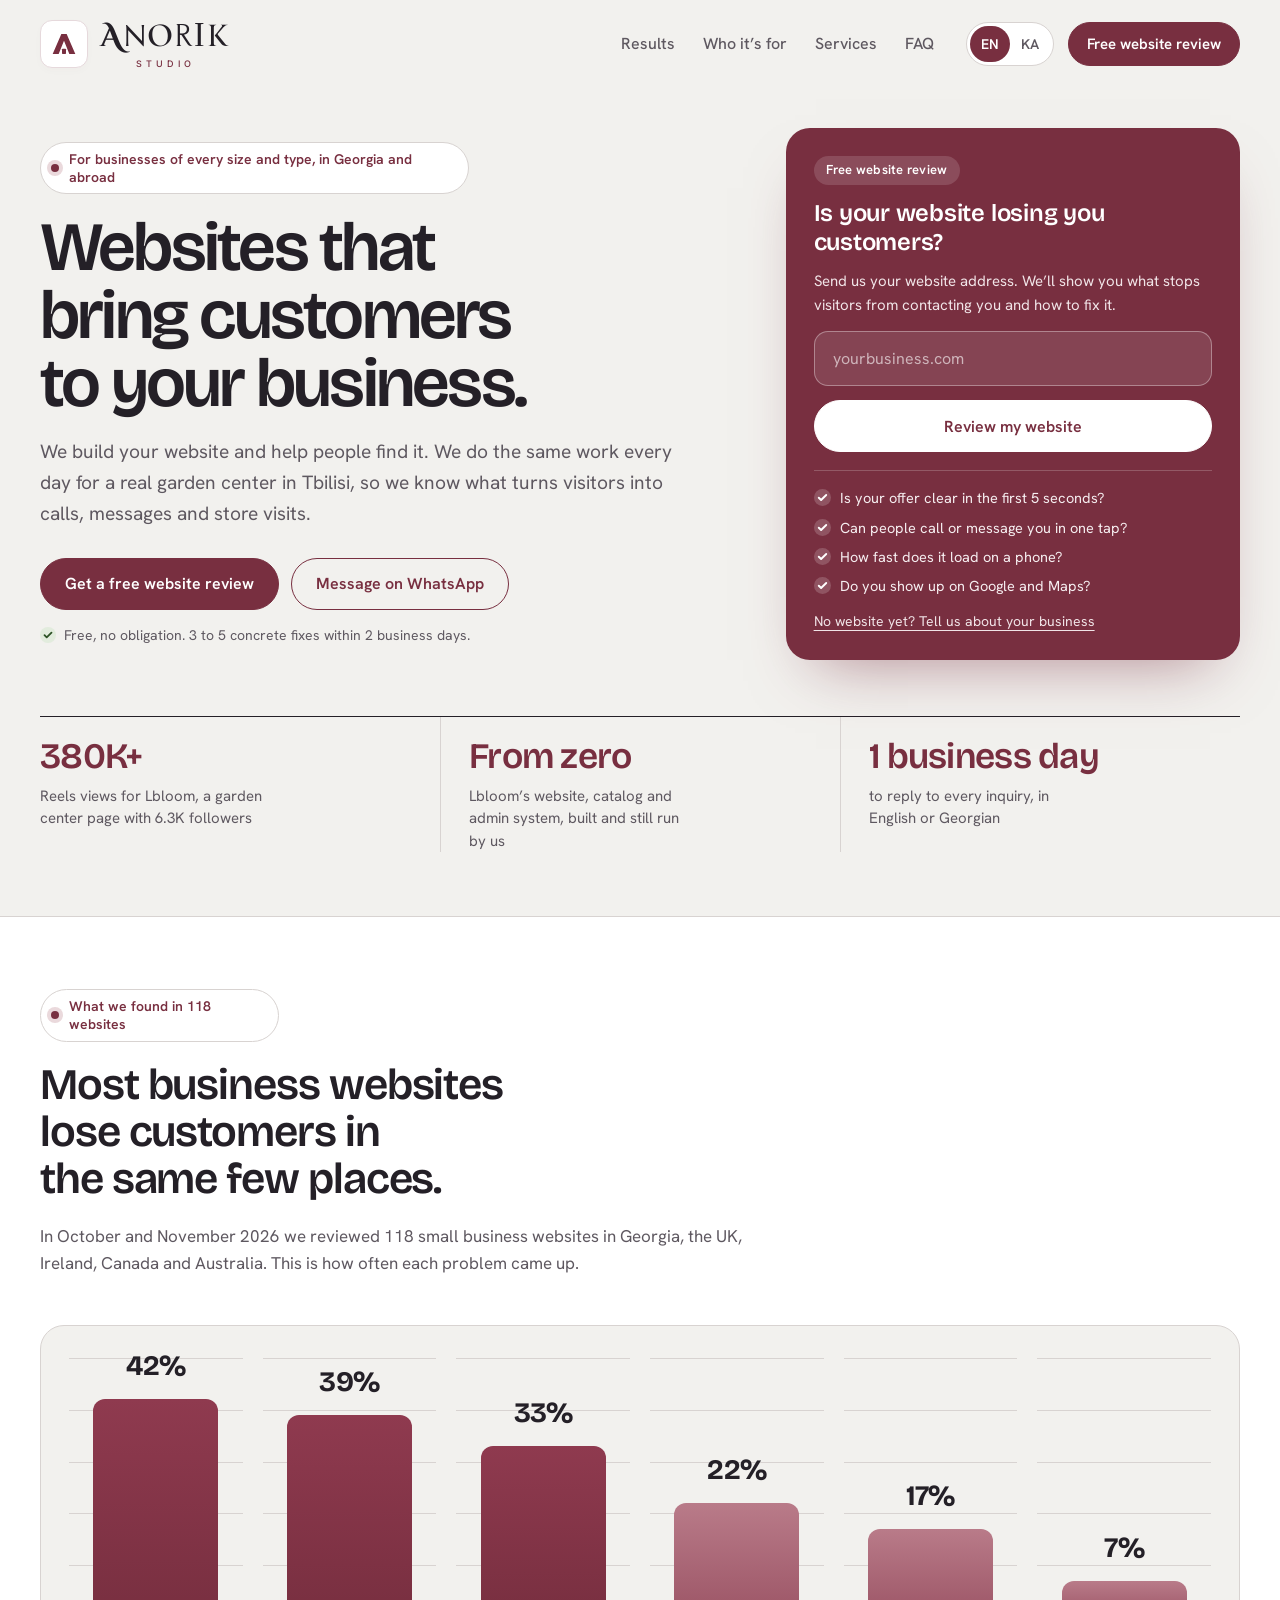
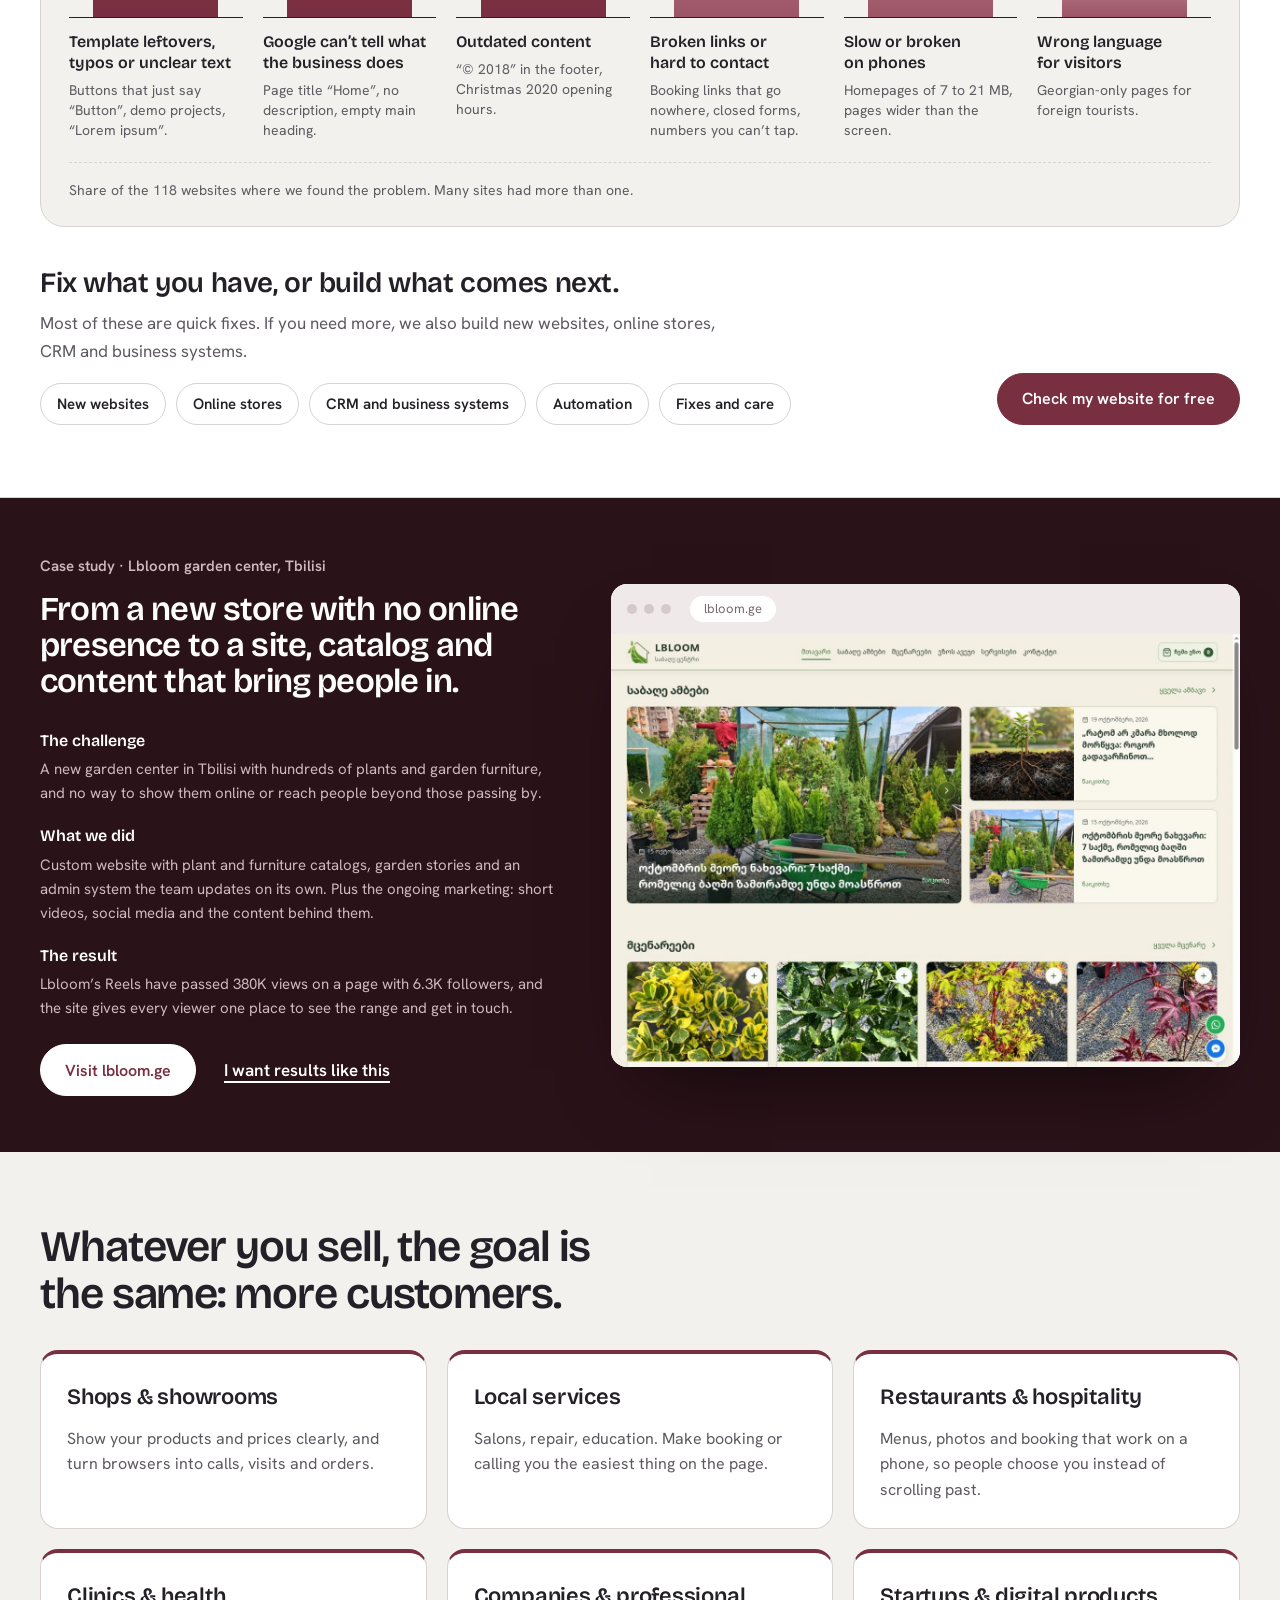
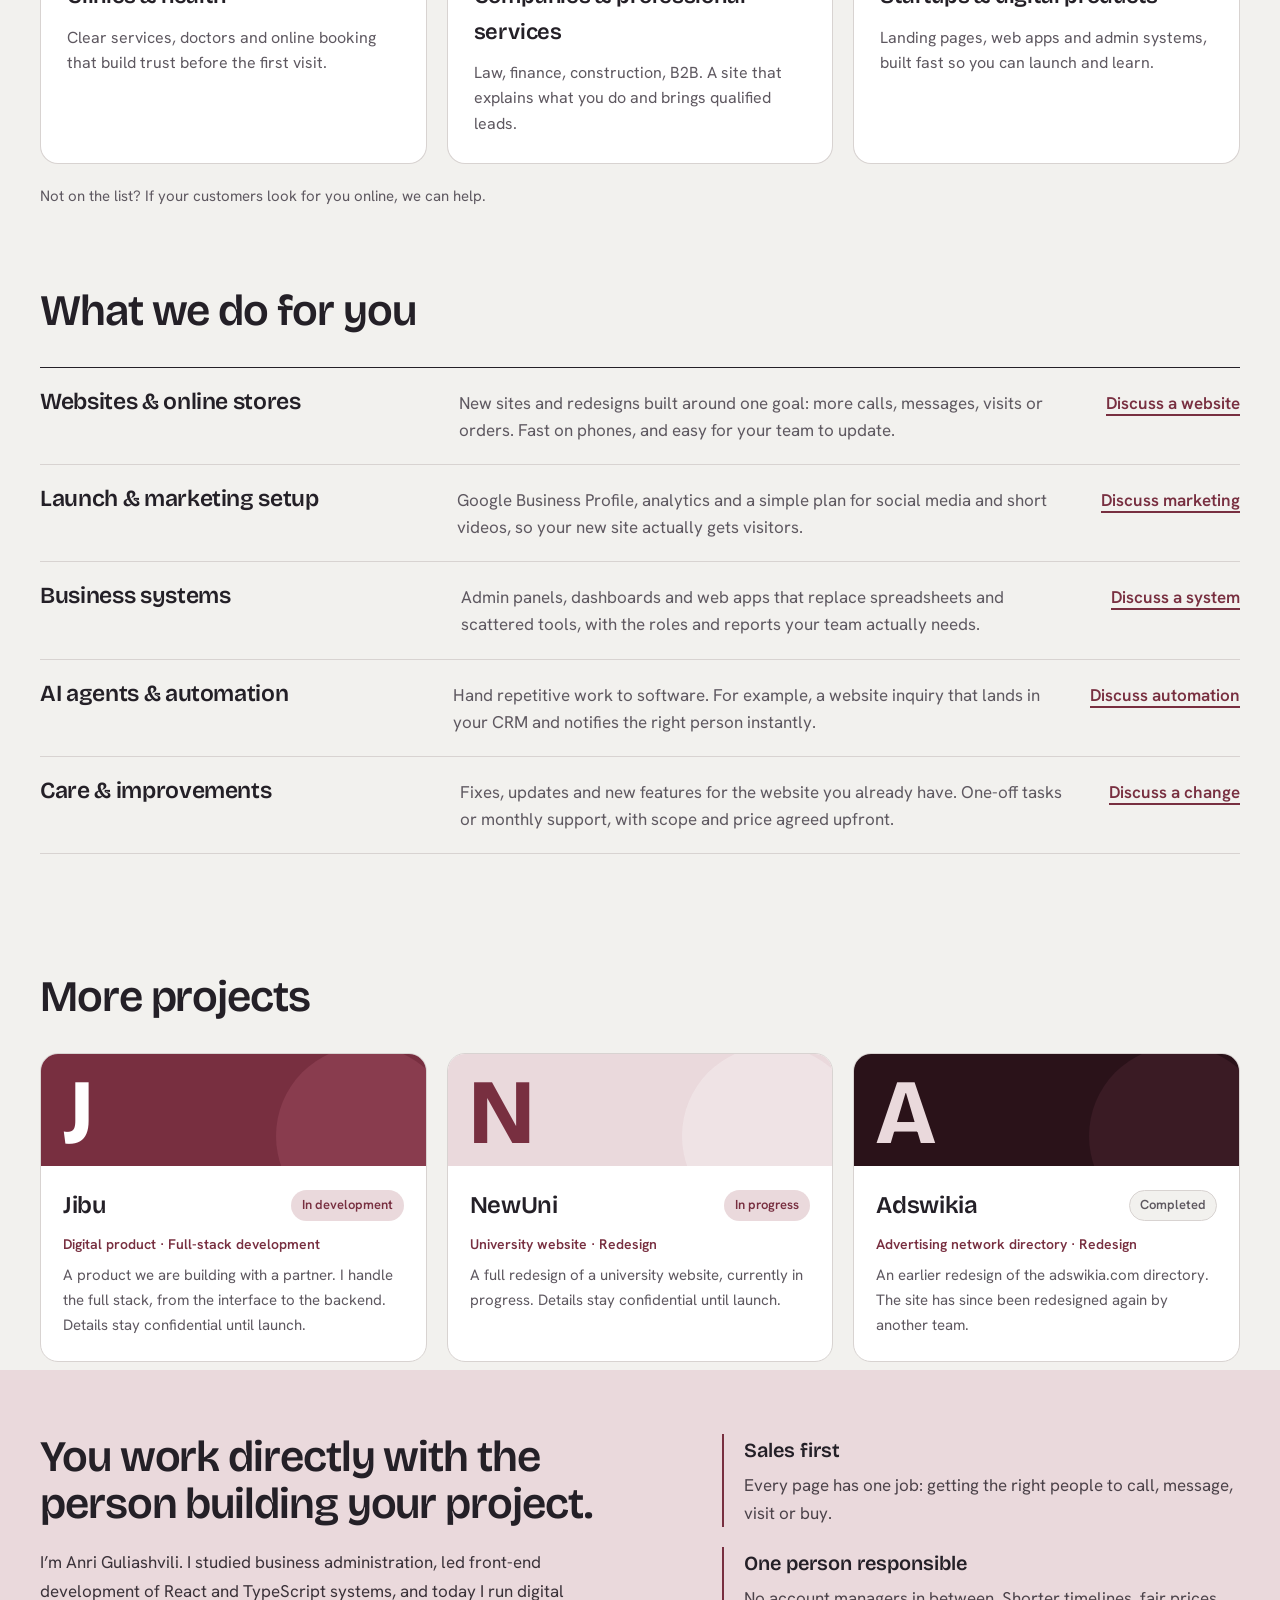
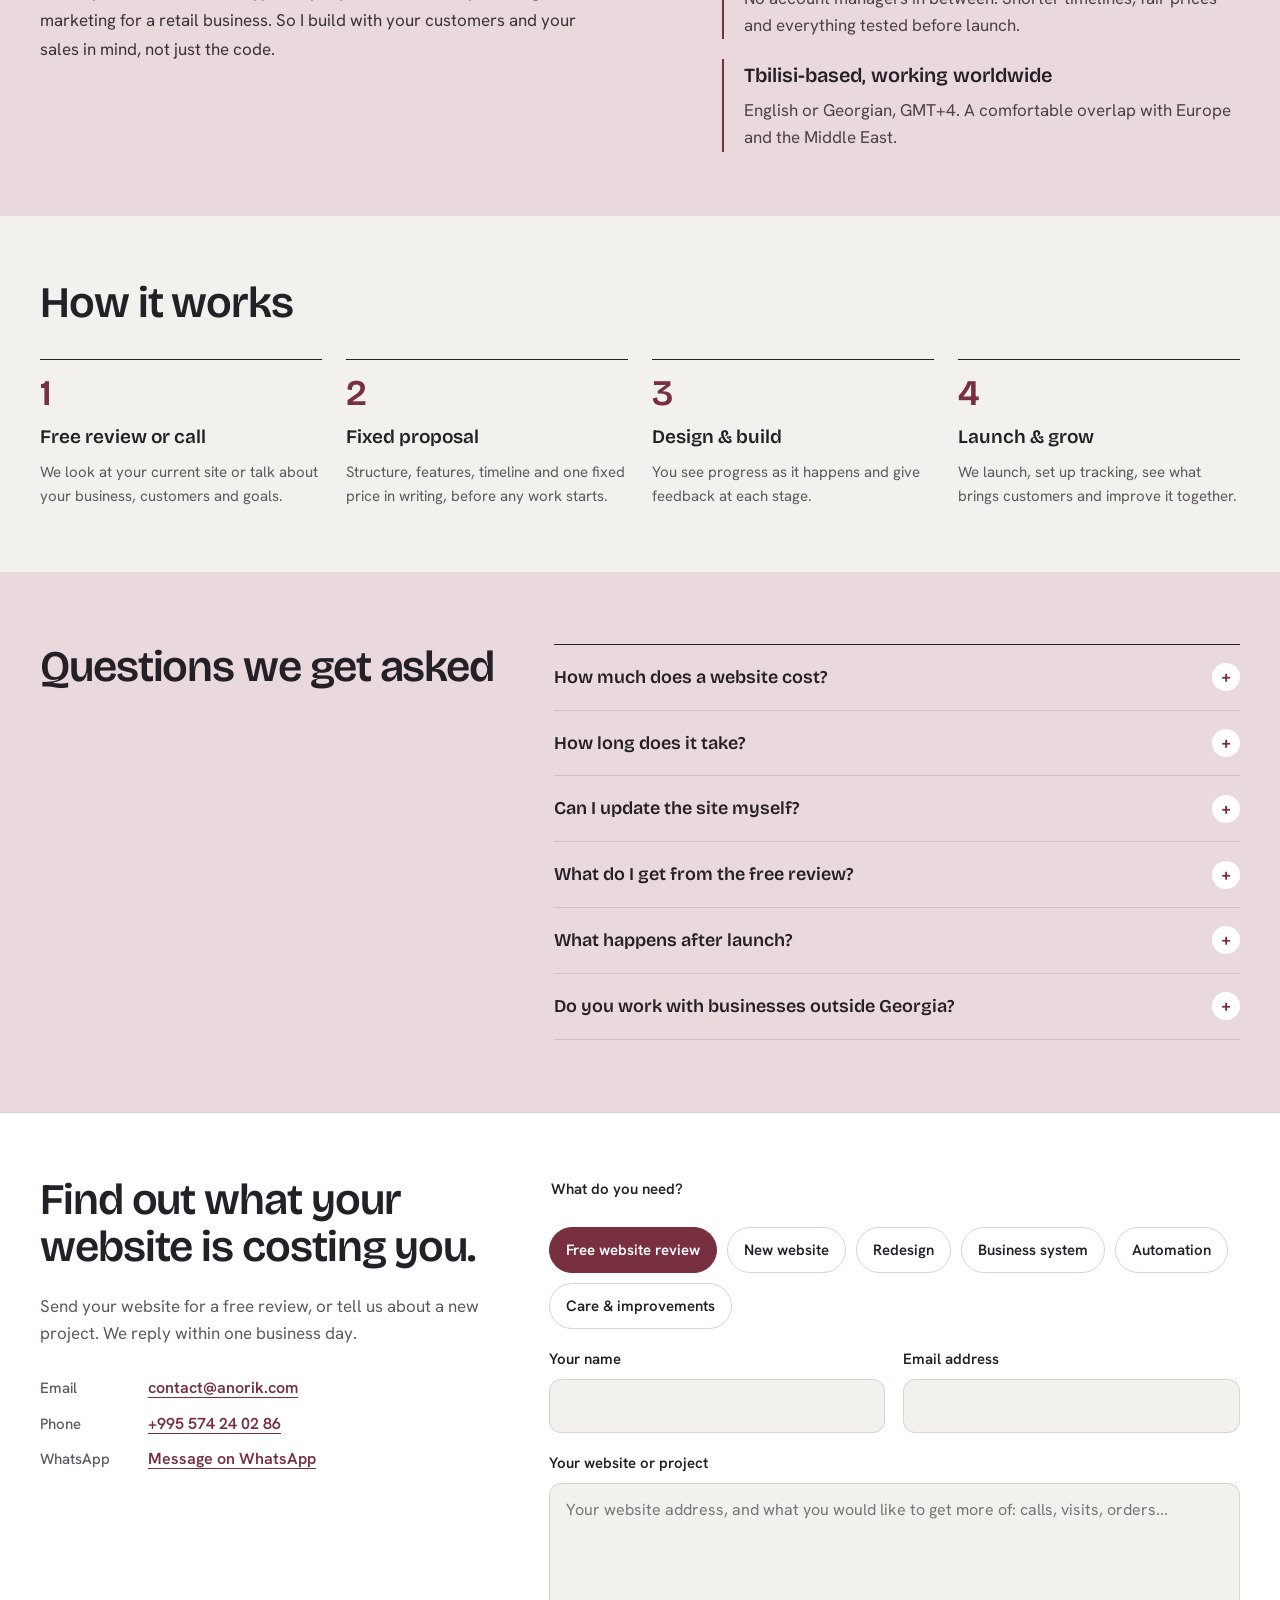
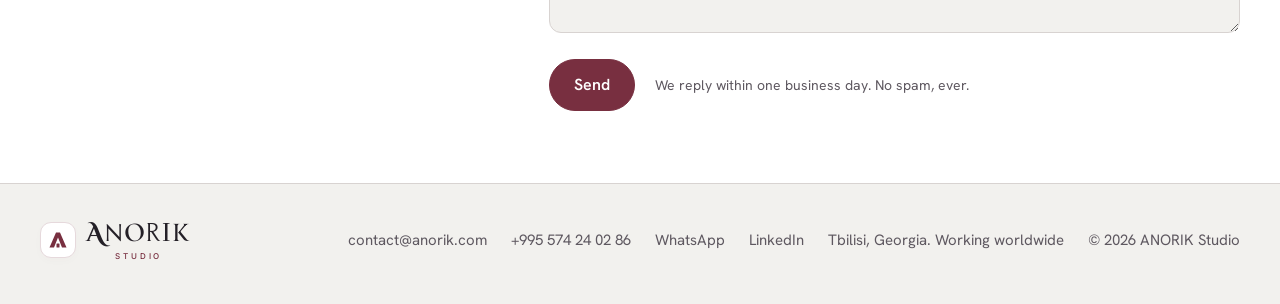
==== index.html @ 504ab9c6 "Replace problems section with animated column chart from 118 site reviews, add services block Co-Aut" ====
<!doctype html>
<html lang="en"><head><meta charset="UTF-8"><meta name="viewport" content="width=device-width,initial-scale=1"><meta name="theme-color" content="#f2f1ee">
<title>ANORIK Studio | Websites That Bring Customers, Tbilisi</title>
<meta name="description" content="Websites, online stores and business systems built to bring calls, messages, visits and orders. For businesses of every type. Get a free website review. Tbilisi, working worldwide.">
<link rel="canonical" href="https://anorik.com/">
<link rel="alternate" hreflang="en" href="https://anorik.com/"><link rel="alternate" hreflang="ka" href="https://anorik.com/ka/"><link rel="alternate" hreflang="x-default" href="https://anorik.com/">
<meta name="robots" content="index,follow,max-image-preview:large">
<meta property="og:type" content="website"><meta property="og:site_name" content="ANORIK Studio"><meta property="og:url" content="https://anorik.com/"><meta property="og:title" content="ANORIK Studio | Websites that bring customers to your business"><meta property="og:description" content="Websites and marketing that bring customers, for businesses of every type. Get a free review of your website."><meta property="og:image" content="https://anorik.com/assets/og-image.png"><meta property="og:image:width" content="1200"><meta property="og:image:height" content="630"><meta property="og:image:alt" content="ANORIK Studio"><meta property="og:locale" content="en_US"><meta property="og:locale:alternate" content="ka_GE">
<meta name="twitter:card" content="summary_large_image"><meta name="twitter:title" content="ANORIK Studio | Websites that bring customers to your business"><meta name="twitter:description" content="Websites and marketing that bring customers, for businesses of every type. Get a free review of your website."><meta name="twitter:image" content="https://anorik.com/assets/og-image.png">
<script type="application/ld+json">{"@context":"https://schema.org","@graph":[{"@type":"ProfessionalService","@id":"https://anorik.com/#studio","name":"ANORIK Studio","url":"https://anorik.com/","logo":"https://anorik.com/assets/favicon-180.png","image":"https://anorik.com/assets/og-image.png","description":"Websites, online stores and business systems built to bring calls, messages, visits and orders. For businesses of every type. Get a free website review. Tbilisi, working worldwide.","email":"contact@anorik.com","telephone":"+995 574 24 02 86","address":{"@type":"PostalAddress","addressLocality":"Tbilisi","addressCountry":"GE"},"areaServed":[{"@type":"Country","name":"Georgia"},"Worldwide"],"knowsLanguage":["en","ka"],"founder":{"@type":"Person","name":"Anri Guliashvili","sameAs":"https://www.linkedin.com/in/anri-guliashvili-5b4673323/"},"sameAs":["https://www.linkedin.com/in/anri-guliashvili-5b4673323/"],"hasOfferCatalog":{"@type":"OfferCatalog","name":"Services","itemListElement":[{"@type":"Offer","itemOffered":{"@type":"Service","name":"Website design and development"}},{"@type":"Offer","itemOffered":{"@type":"Service","name":"Online stores"}},{"@type":"Offer","itemOffered":{"@type":"Service","name":"Launch and marketing setup"}},{"@type":"Offer","itemOffered":{"@type":"Service","name":"Business systems and admin panels"}},{"@type":"Offer","itemOffered":{"@type":"Service","name":"AI agents and business automation"}},{"@type":"Offer","itemOffered":{"@type":"Service","name":"Website maintenance and improvements"}}]}},{"@type":"WebSite","@id":"https://anorik.com/#website","url":"https://anorik.com/","name":"ANORIK Studio","inLanguage":["en","ka"],"publisher":{"@id":"https://anorik.com/#studio"}}]}</script>
<link rel="icon" href="assets/favicon.svg?v=3" type="image/svg+xml"><link rel="apple-touch-icon" href="assets/favicon-180.png?v=3">
<link rel="preconnect" href="https://fonts.googleapis.com"><link rel="preconnect" href="https://fonts.gstatic.com" crossorigin><link rel="stylesheet" href="https://fonts.googleapis.com/css2?family=Bricolage+Grotesque:opsz,wght@12..96,500;12..96,600;12..96,700&family=Hanken+Grotesk:wght@400;500;600&family=Inter:wght@500;600&family=Cinzel+Decorative:wght@700&family=Marcellus&family=Cormorant+SC:wght@600&family=Forum&family=Prata&family=Cinzel:wght@500&display=swap"><link rel="stylesheet" href="style.css"></head><body><div id="anorik-refined-studio" data-language="en" lang="en">

<header class="x-head" id="al-top">
<div class="x-wrap x-head-row">
<a class="al-logo" href="#al-top" aria-label="ANORIK Studio home"><img class="al-brand-mark" src="assets/mark.svg" alt="" aria-hidden="true"><span class="al-brand-type"><strong class="al-brand-name" aria-label="ANORIK"><span class="al-letter-a" aria-hidden="true">A</span><span class="al-letter-n" aria-hidden="true">N</span><span class="al-letter-o" aria-hidden="true">O</span><span class="al-letter-r" aria-hidden="true">R</span><span class="al-letter-i" aria-hidden="true">I</span><span class="al-letter-k" aria-hidden="true">K</span></strong><small class="al-brand-descriptor">STUDIO</small></span></a>
<nav class="x-nav" aria-label="Main navigation"><a href="#work"><span data-en="Results" data-ka="შედეგები">Results</span></a><a href="#for"><span data-en="Who it’s for" data-ka="ვისთვის">Who it’s for</span></a><a href="#services"><span data-en="Services" data-ka="სერვისები">Services</span></a><a href="#faq"><span data-en="FAQ" data-ka="კითხვები">FAQ</span></a></nav>
<div class="x-head-actions"><nav class="x-locale" aria-label="Language"><a href="/" hreflang="en" lang="en" data-language-button="en" aria-current="true">EN</a><a href="/ka/" hreflang="ka" lang="ka" data-language-button="ka">KA</a></nav><a class="x-btn x-btn-small" href="#contact" data-pick-kind="Free website review"><span data-en="Free website review" data-ka="უფასო აუდიტი">Free website review</span></a></div>
</div>
<div class="x-wrap"><nav class="x-nav-mobile" aria-label="Sections"><a href="#work"><span data-en="Results" data-ka="შედეგები">Results</span></a><a href="#for"><span data-en="Who it’s for" data-ka="ვისთვის">Who it’s for</span></a><a href="#services"><span data-en="Services" data-ka="სერვისები">Services</span></a><a href="#faq"><span data-en="FAQ" data-ka="კითხვები">FAQ</span></a><a href="#contact"><span data-en="Contact" data-ka="კონტაქტი">Contact</span></a></nav></div>
</header>

<main>
<section class="x-hero">
<div class="x-wrap x-hero-grid">
<div class="x-hero-copy">
<p class="x-eyebrow" data-en="For businesses of every size and type, in Georgia and abroad" data-ka="ყველა ზომისა და ტიპის ბიზნესისთვის, საქართველოში და მის ფარგლებს გარეთ">For businesses of every size and type, in Georgia and abroad</p>
<h1 data-en="Websites that bring customers to your business." data-ka="საიტები, რომლებიც შენს ბიზნესს მომხმარებლებს მოუყვანს.">Websites that bring customers to your business.</h1>
<p class="x-lede" data-en="We build your website and help people find it. We do the same work every day for a real garden center in Tbilisi, so we know what turns visitors into calls, messages and store visits." data-ka="ვქმნით საიტს და ვეხმარებით ხალხს, რომ ის იპოვონ. იმავე საქმეს ყოველდღე ვაკეთებთ თბილისის საბაღე ცენტრისთვის, ამიტომ ვიცით, რა აქცევს ვიზიტორს ზარად, მესიჯად და მაღაზიაში ვიზიტად.">We build your website and help people find it. We do the same work every day for a real garden center in Tbilisi, so we know what turns visitors into calls, messages and store visits.</p>
<div class="x-actions"><a class="x-btn" href="#contact" data-pick-kind="Free website review"><span data-en="Get a free website review" data-ka="მიიღე უფასო აუდიტი">Get a free website review</span></a><a class="x-btn x-btn-ghost" href="https://wa.me/995574240286" target="_blank" rel="noopener noreferrer"><span data-en="Message on WhatsApp" data-ka="მოგვწერე WhatsApp-ში">Message on WhatsApp</span></a></div>
<p class="x-assure" data-en="Free, no obligation. 3 to 5 concrete fixes within 2 business days." data-ka="უფასოდ და ვალდებულების გარეშე. 3-5 კონკრეტული რჩევა 2 სამუშაო დღეში.">Free, no obligation. 3 to 5 concrete fixes within 2 business days.</p>
</div>

<form class="x-review" id="x-review" aria-labelledby="x-review-title" novalidate>
<p class="x-review-tag" data-en="Free website review" data-ka="უფასო აუდიტი">Free website review</p>
<h2 id="x-review-title" data-en="Is your website losing you customers?" data-ka="კარგავს შენი საიტი მომხმარებლებს?">Is your website losing you customers?</h2>
<p class="x-review-text" data-en="Send us your website address. We’ll show you what stops visitors from contacting you and how to fix it." data-ka="გამოგვიგზავნე საიტის მისამართი. გაჩვენებთ, რა უშლის ხელს ვიზიტორებს დაგიკავშირდნენ და როგორ გამოსწორდეს.">Send us your website address. We’ll show you what stops visitors from contacting you and how to fix it.</p>
<label class="x-review-field"><span class="x-sr" data-en="Your website address" data-ka="შენი საიტის მისამართი">Your website address</span><input id="x-review-url" name="url" type="text" inputmode="url" autocomplete="url" maxlength="200" data-placeholder-en="yourbusiness.com" placeholder="yourbusiness.com" data-placeholder-ka="შენიბიზნესი.ge"></label>
<button type="submit" class="x-btn x-btn-light"><span data-en="Review my website" data-ka="შეამოწმე ჩემი საიტი">Review my website</span></button>
<ul class="x-review-points">
<li data-en="Is your offer clear in the first 5 seconds?" data-ka="გასაგებია შენი შეთავაზება პირველ 5 წამში?">Is your offer clear in the first 5 seconds?</li>
<li data-en="Can people call or message you in one tap?" data-ka="შეუძლიათ ერთი შეხებით დაგირეკონ ან მოგწერონ?">Can people call or message you in one tap?</li>
<li data-en="How fast does it load on a phone?" data-ka="რამდენად სწრაფად იტვირთება ტელეფონზე?">How fast does it load on a phone?</li>
<li data-en="Do you show up on Google and Maps?" data-ka="ჩანხარ Google-სა და რუკებზე?">Do you show up on Google and Maps?</li>
</ul>
<a class="x-review-alt" href="#contact" data-pick-kind="New website"><span data-en="No website yet? Tell us about your business" data-ka="საიტი ჯერ არ გაქვს? მოგვიყევი შენს ბიზნესზე">No website yet? Tell us about your business</span></a>
</form>
</div>

<div class="x-wrap">
<dl class="x-proof">
<div><dt>380K+</dt><dd data-en="Reels views for Lbloom, a garden center page with 6.3K followers" data-ka="Reels-ის ნახვა Lbloom-ისთვის, საბაღე ცენტრის გვერდზე 6.3K გამომწერით">Reels views for Lbloom, a garden center page with 6.3K followers</dd></div>
<div><dt data-en="From zero" data-ka="ნულიდან">From zero</dt><dd data-en="Lbloom’s website, catalog and admin system, built and still run by us" data-ka="Lbloom-ის საიტი, კატალოგი და ადმინსისტემა, ჩვენ მიერ შექმნილი და დღესაც ჩვენ ვმართავთ">Lbloom’s website, catalog and admin system, built and still run by us</dd></div>
<div><dt data-en="1 business day" data-ka="1 სამუშაო დღე">1 business day</dt><dd data-en="to reply to every inquiry, in English or Georgian" data-ka="ყველა მოთხოვნაზე პასუხისთვის, ქართულად ან ინგლისურად">to reply to every inquiry, in English or Georgian</dd></div>
</dl>
</div>
</section>

<section class="x-pains x-stats" aria-labelledby="pains-title">
<div class="x-wrap">
<div class="x-stats-head">
<p class="x-eyebrow"><span data-en="What we found in 118 websites" data-ka="რა ვიპოვეთ 118 საიტზე">What we found in 118 websites</span></p>
<h2 id="pains-title" class="x-section-title" data-en="Most business websites lose customers in the same few places." data-ka="ბიზნეს საიტების უმეტესობა მომხმარებელს ერთსა და იმავე ადგილებში კარგავს.">Most business websites lose customers in the same few places.</h2>
<p class="x-pains-text" data-en="In October and November 2026 we reviewed 118 small business websites in Georgia, the UK, Ireland, Canada and Australia. This is how often each problem came up." data-ka="2026 წლის ოქტომბერ-ნოემბერში შევამოწმეთ 118 მცირე ბიზნესის საიტი საქართველოში, დიდ ბრიტანეთში, ირლანდიაში, კანადასა და ავსტრალიაში. ასე ხშირად გვხვდებოდა თითოეული პრობლემა.">In October and November 2026 we reviewed 118 small business websites in Georgia, the UK, Ireland, Canada and Australia. This is how often each problem came up.</p>
</div>
<figure class="x-chart">
<ol class="x-bars" aria-label="Share of reviewed websites with each problem">
<li class="x-bar" style="--v:42;--i:0" tabindex="0">
<div class="x-bar-col"><span class="x-bar-fill"></span><span class="x-bar-num" data-value="42">42%</span></div>
<p class="x-bar-label" data-en="Template leftovers, typos or unclear text" data-ka="შაბლონის ნარჩენები, შეცდომები ან გაუგებარი ტექსტი">Template leftovers, typos or unclear text</p>
<p class="x-bar-example" data-en="Buttons that just say “Button”, demo projects, “Lorem ipsum”." data-ka="ღილაკები წარწერით „Button“, სადემო პროექტები, „Lorem ipsum“.">Buttons that just say “Button”, demo projects, “Lorem ipsum”.</p>
</li>
<li class="x-bar" style="--v:39;--i:1" tabindex="0">
<div class="x-bar-col"><span class="x-bar-fill"></span><span class="x-bar-num" data-value="39">39%</span></div>
<p class="x-bar-label" data-en="Google can’t tell what the business does" data-ka="Google ვერ იგებს, რას აკეთებს ბიზნესი">Google can’t tell what the business does</p>
<p class="x-bar-example" data-en="Page title “Home”, no description, empty main heading." data-ka="სათაური „Home“, აღწერა არ აქვს, მთავარი სათაური ცარიელია.">Page title “Home”, no description, empty main heading.</p>
</li>
<li class="x-bar" style="--v:33;--i:2" tabindex="0">
<div class="x-bar-col"><span class="x-bar-fill"></span><span class="x-bar-num" data-value="33">33%</span></div>
<p class="x-bar-label" data-en="Outdated content" data-ka="მოძველებული შინაარსი">Outdated content</p>
<p class="x-bar-example" data-en="“© 2018” in the footer, Christmas 2020 opening hours." data-ka="„© 2018“ საიტის ძირში, 2020 წლის საშობაო სამუშაო საათები.">“© 2018” in the footer, Christmas 2020 opening hours.</p>
</li>
<li class="x-bar" style="--v:22;--i:3" tabindex="0">
<div class="x-bar-col"><span class="x-bar-fill"></span><span class="x-bar-num" data-value="22">22%</span></div>
<p class="x-bar-label" data-en="Broken links or hard to contact" data-ka="გაფუჭებული ბმულები, რთული დაკავშირება">Broken links or hard to contact</p>
<p class="x-bar-example" data-en="Booking links that go nowhere, closed forms, numbers you can’t tap." data-ka="ჯავშნის ბმული არსად მიდის, ფორმა დახურულია, ნომერზე დაჭერით ვერ რეკავ.">Booking links that go nowhere, closed forms, numbers you can’t tap.</p>
</li>
<li class="x-bar" style="--v:17;--i:4" tabindex="0">
<div class="x-bar-col"><span class="x-bar-fill"></span><span class="x-bar-num" data-value="17">17%</span></div>
<p class="x-bar-label" data-en="Slow or broken on phones" data-ka="ნელია ან არ მუშაობს ტელეფონზე">Slow or broken on phones</p>
<p class="x-bar-example" data-en="Homepages of 7 to 21 MB, pages wider than the screen." data-ka="7-დან 21 MB-მდე მთავარი გვერდები, ეკრანზე უფრო განიერი გვერდები.">Homepages of 7 to 21 MB, pages wider than the screen.</p>
</li>
<li class="x-bar" style="--v:7;--i:5" tabindex="0">
<div class="x-bar-col"><span class="x-bar-fill"></span><span class="x-bar-num" data-value="7">7%</span></div>
<p class="x-bar-label" data-en="Wrong language for visitors" data-ka="არასწორი ენა ვიზიტორისთვის">Wrong language for visitors</p>
<p class="x-bar-example" data-en="Georgian-only pages for foreign tourists." data-ka="მხოლოდ ქართული გვერდები უცხოელი ტურისტებისთვის.">Georgian-only pages for foreign tourists.</p>
</li>
</ol>
<figcaption class="x-chart-note" data-en="Share of the 118 websites where we found the problem. Many sites had more than one." data-ka="იმ საიტების წილი 118-დან, სადაც პრობლემა ვიპოვეთ. ბევრ საიტს ერთზე მეტი ჰქონდა.">Share of the 118 websites where we found the problem. Many sites had more than one.</figcaption>
</figure>
<div class="x-stats-more">
<div>
<h3 data-en="Fix what you have, or build what comes next." data-ka="გავასწოროთ არსებული ან ავაწყოთ ახალი.">Fix what you have, or build what comes next.</h3>
<p data-en="Most of these are quick fixes. If you need more, we also build new websites, online stores, CRM and business systems." data-ka="ამათი უმეტესობა სწრაფად სწორდება. თუ მეტი გჭირდება, ვაწყობთ ახალ საიტებს, ონლაინ მაღაზიებს, CRM-სა და ბიზნეს სისტემებს.">Most of these are quick fixes. If you need more, we also build new websites, online stores, CRM and business systems.</p>
<ul class="x-chips">
<li><a href="#services" data-en="New websites" data-ka="ახალი საიტები">New websites</a></li>
<li><a href="#services" data-en="Online stores" data-ka="ონლაინ მაღაზიები">Online stores</a></li>
<li><a href="#services" data-en="CRM and business systems" data-ka="CRM და ბიზნეს სისტემები">CRM and business systems</a></li>
<li><a href="#services" data-en="Automation" data-ka="ავტომატიზაცია">Automation</a></li>
<li><a href="#services" data-en="Fixes and care" data-ka="გასწორება და მოვლა">Fixes and care</a></li>
</ul>
</div>
<a class="x-btn" href="#contact" data-pick-kind="Free website review"><span data-en="Check my website for free" data-ka="შეამოწმე ჩემი საიტი უფასოდ">Check my website for free</span></a>
</div>
</div>
</section>

<section class="x-case" id="work" aria-labelledby="case-title">
<div class="x-wrap">
<div class="x-case-head">
<p class="x-kicker" data-en="Case study · Lbloom garden center, Tbilisi" data-ka="ქეისი · საბაღე ცენტრი Lbloom, თბილისი">Case study · Lbloom garden center, Tbilisi</p>
<h2 id="case-title" data-en="From a new store with no online presence to a site, catalog and content that bring people in." data-ka="ახალი მაღაზიიდან, ონლაინ ყოფნის გარეშე, საიტამდე, კატალოგამდე და კონტენტამდე, რომელსაც ხალხი მოჰყავს.">From a new store with no online presence to a site, catalog and content that bring people in.</h2>
</div>
<figure class="x-case-shot"><div class="x-browser"><span class="x-browser-bar" aria-hidden="true"><i></i><i></i><i></i><span>lbloom.ge</span></span><img src="assets/lbloom-home.webp" width="1348" height="926" alt="Lbloom homepage with garden stories and plant photos" loading="lazy"></div></figure>
<dl class="x-case-facts">
<div><dt data-en="The challenge" data-ka="ამოცანა">The challenge</dt><dd data-en="A new garden center in Tbilisi with hundreds of plants and garden furniture, and no way to show them online or reach people beyond those passing by." data-ka="ახალი საბაღე ცენტრი თბილისში, ასობით მცენარითა და საბაღე ავეჯით, მაგრამ მათი ონლაინ ჩვენებისა და გამვლელებს მიღმა ხალხამდე მიღწევის საშუალების გარეშე.">A new garden center in Tbilisi with hundreds of plants and garden furniture, and no way to show them online or reach people beyond those passing by.</dd></div>
<div><dt data-en="What we did" data-ka="რა გავაკეთეთ">What we did</dt><dd data-en="Custom website with plant and furniture catalogs, garden stories and an admin system the team updates on its own. Plus the ongoing marketing: short videos, social media and the content behind them." data-ka="ინდივიდუალური საიტი მცენარეებისა და ავეჯის კატალოგებით, ბაღის ისტორიებითა და ადმინსისტემით, რომელსაც გუნდი თავად ანახლებს. ასევე მუდმივი მარკეტინგი: მოკლე ვიდეოები, სოციალური მედია და მათი კონტენტი.">Custom website with plant and furniture catalogs, garden stories and an admin system the team updates on its own. Plus the ongoing marketing: short videos, social media and the content behind them.</dd></div>
<div><dt data-en="The result" data-ka="შედეგი">The result</dt><dd data-en="Lbloom’s Reels have passed 380K views on a page with 6.3K followers, and the site gives every viewer one place to see the range and get in touch." data-ka="Lbloom-ის Reels-მა 380 ათას ნახვას გადააჭარბა გვერდზე 6.3K გამომწერით, საიტი კი ყველა მნახველს აძლევს ერთ სივრცეს, სადაც არჩევანს ნახავს და დაგვიკავშირდება.">Lbloom’s Reels have passed 380K views on a page with 6.3K followers, and the site gives every viewer one place to see the range and get in touch.</dd></div>
</dl>
<div class="x-case-foot"><a class="x-btn x-btn-light" href="https://lbloom.ge/" target="_blank" rel="noopener noreferrer"><span data-en="Visit lbloom.ge" data-ka="ეწვიე lbloom.ge-ს">Visit lbloom.ge</span></a><a class="x-case-link" href="#contact" data-pick-kind="New website"><span data-en="I want results like this" data-ka="მინდა მსგავსი შედეგი">I want results like this</span></a>
</div>
</div>
</section>

<section class="x-for" id="for" aria-labelledby="for-title">
<div class="x-wrap">
<h2 id="for-title" class="x-section-title" data-en="Whatever you sell, the goal is the same: more customers." data-ka="რასაც არ უნდა ყიდდე, მიზანი ერთია: მეტი მომხმარებელი.">Whatever you sell, the goal is the same: more customers.</h2>
<ul class="x-for-list"><li><h3 data-en="Shops &amp; showrooms" data-ka="მაღაზიები და შოურუმები">Shops &amp; showrooms</h3><p data-en="Show your products and prices clearly, and turn browsers into calls, visits and orders." data-ka="აჩვენე პროდუქცია და ფასები გასაგებად და აქციე დათვალიერება ზარად, ვიზიტად და შეკვეთად.">Show your products and prices clearly, and turn browsers into calls, visits and orders.</p></li><li><h3 data-en="Local services" data-ka="ადგილობრივი მომსახურება">Local services</h3><p data-en="Salons, repair, education. Make booking or calling you the easiest thing on the page." data-ka="სალონები, ხელოსნები, სასწავლო ცენტრები. ჯავშანი ან ზარი გვერდზე ყველაზე მარტივი ნაბიჯი უნდა იყოს.">Salons, repair, education. Make booking or calling you the easiest thing on the page.</p></li><li><h3 data-en="Restaurants &amp; hospitality" data-ka="რესტორნები და სასტუმროები">Restaurants &amp; hospitality</h3><p data-en="Menus, photos and booking that work on a phone, so people choose you instead of scrolling past." data-ka="მენიუ, ფოტოები და ჯავშანი, რომელიც ტელეფონზე მუშაობს, რომ შენ აგირჩიონ და გვერდი არ აგიარონ.">Menus, photos and booking that work on a phone, so people choose you instead of scrolling past.</p></li><li><h3 data-en="Clinics &amp; health" data-ka="კლინიკები და ჯანმრთელობა">Clinics &amp; health</h3><p data-en="Clear services, doctors and online booking that build trust before the first visit." data-ka="გასაგები სერვისები, ექიმები და ონლაინ ჯავშანი, რომელიც ნდობას პირველ ვიზიტამდე ქმნის.">Clear services, doctors and online booking that build trust before the first visit.</p></li><li><h3 data-en="Companies &amp; professional services" data-ka="კომპანიები და პროფესიული სერვისები">Companies &amp; professional services</h3><p data-en="Law, finance, construction, B2B. A site that explains what you do and brings qualified leads." data-ka="იურიდიული, ფინანსური, სამშენებლო, B2B. საიტი, რომელიც გასაგებად ხსნის, რას აკეთებ და სწორ კლიენტებს მოიყვანს.">Law, finance, construction, B2B. A site that explains what you do and brings qualified leads.</p></li><li><h3 data-en="Startups &amp; digital products" data-ka="სტარტაპები და ციფრული პროდუქტები">Startups &amp; digital products</h3><p data-en="Landing pages, web apps and admin systems, built fast so you can launch and learn." data-ka="ლენდინგები, ვებაპლიკაციები და ადმინსისტემები, სწრაფად აწყობილი, რომ გაუშვა და ისწავლო.">Landing pages, web apps and admin systems, built fast so you can launch and learn.</p></li></ul>
<p class="x-for-note" data-en="Not on the list? If your customers look for you online, we can help." data-ka="სიაში არ ხარ? თუ შენი მომხმარებელი ონლაინ გეძებს, დაგეხმარებით.">Not on the list? If your customers look for you online, we can help.</p>
</div>
</section>

<section class="x-services" id="services" aria-labelledby="services-title">
<div class="x-wrap">
<h2 id="services-title" class="x-section-title" data-en="What we do for you" data-ka="რას ვაკეთებთ შენთვის">What we do for you</h2>
<ul class="x-service-list">
<li><h3 data-en="Websites &amp; online stores" data-ka="ვებსაიტები და ონლაინ მაღაზიები">Websites &amp; online stores</h3><p data-en="New sites and redesigns built around one goal: more calls, messages, visits or orders. Fast on phones, and easy for your team to update." data-ka="ახალი საიტები და რედიზაინი ერთი მიზნით: მეტი ზარი, მესიჯი, ვიზიტი ან შეკვეთა. სწრაფი ტელეფონზე და მარტივად სამართავი შენი გუნდისთვის.">New sites and redesigns built around one goal: more calls, messages, visits or orders. Fast on phones, and easy for your team to update.</p><a href="#contact" data-pick-kind="New website"><span data-en="Discuss a website" data-ka="საიტის განხილვა">Discuss a website</span></a></li>
<li><h3 data-en="Launch &amp; marketing setup" data-ka="გაშვება და მარკეტინგი">Launch &amp; marketing setup</h3><p data-en="Google Business Profile, analytics and a simple plan for social media and short videos, so your new site actually gets visitors." data-ka="Google Business პროფილი, ანალიტიკა და მარტივი გეგმა სოციალური მედიისა და მოკლე ვიდეოებისთვის, რომ ახალ საიტს რეალურად ჰყავდეს ვიზიტორები.">Google Business Profile, analytics and a simple plan for social media and short videos, so your new site actually gets visitors.</p><a href="#contact" data-pick-kind="New website"><span data-en="Discuss marketing" data-ka="მარკეტინგის განხილვა">Discuss marketing</span></a></li>
<li><h3 data-en="Business systems" data-ka="ბიზნესსისტემები">Business systems</h3><p data-en="Admin panels, dashboards and web apps that replace spreadsheets and scattered tools, with the roles and reports your team actually needs." data-ka="ადმინპანელები, დეშბორდები და ვებაპლიკაციები, რომლებიც ცხრილებსა და გაფანტულ ინსტრუმენტებს ცვლის, იმ როლებითა და ანგარიშებით, რაც შენს გუნდს რეალურად სჭირდება.">Admin panels, dashboards and web apps that replace spreadsheets and scattered tools, with the roles and reports your team actually needs.</p><a href="#contact" data-pick-kind="Business system"><span data-en="Discuss a system" data-ka="სისტემის განხილვა">Discuss a system</span></a></li>
<li><h3 data-en="AI agents &amp; automation" data-ka="AI აგენტები და ავტომატიზაცია">AI agents &amp; automation</h3><p data-en="Hand repetitive work to software. For example, a website inquiry that lands in your CRM and notifies the right person instantly." data-ka="განმეორებადი სამუშაო პროგრამას გადაეცი. მაგალითად, საიტის მოთხოვნა, რომელიც CRM-ში ხვდება და შესაბამის ადამიანს მყისიერად ატყობინებს.">Hand repetitive work to software. For example, a website inquiry that lands in your CRM and notifies the right person instantly.</p><a href="#contact" data-pick-kind="Automation"><span data-en="Discuss automation" data-ka="ავტომატიზაციის განხილვა">Discuss automation</span></a></li>
<li><h3 data-en="Care &amp; improvements" data-ka="მოვლა და გაუმჯობესება">Care &amp; improvements</h3><p data-en="Fixes, updates and new features for the website you already have. One-off tasks or monthly support, with scope and price agreed upfront." data-ka="შეცდომების გასწორება, განახლება და ახალი ფუნქციები არსებულ საიტზე. ერთჯერადი ამოცანები ან ყოველთვიური მხარდაჭერა, წინასწარ შეთანხმებული მოცულობითა და ფასით.">Fixes, updates and new features for the website you already have. One-off tasks or monthly support, with scope and price agreed upfront.</p><a href="#contact" data-pick-kind="Maintenance &amp; support"><span data-en="Discuss a change" data-ka="ცვლილების განხილვა">Discuss a change</span></a></li>
</ul>
</div>
</section>

<section class="x-more" aria-labelledby="more-title">
<div class="x-wrap">
<h2 id="more-title" class="x-section-title" data-en="More projects" data-ka="სხვა პროექტები">More projects</h2>
<ul class="x-projects">
<li class="x-project">
<div class="x-project-art x-art-jibu" aria-hidden="true"><span>J</span></div>
<div class="x-project-body">
<div class="x-project-top"><h3>Jibu</h3><span class="x-status x-status-active" data-en="In development" data-ka="მუშავდება">In development</span></div>
<p class="x-project-role" data-en="Digital product · Full-stack development" data-ka="ციფრული პროდუქტი · Full-stack დეველოპმენტი">Digital product · Full-stack development</p>
<p data-en="A product we are building with a partner. I handle the full stack, from the interface to the backend. Details stay confidential until launch." data-ka="პროდუქტი, რომელსაც პარტნიორთან ერთად ვქმნით. სრულ ტექნიკურ ნაწილს, ინტერფეისიდან სერვერამდე, მე ვაკეთებ. დეტალები გაშვებამდე კონფიდენციალურია.">A product we are building with a partner. I handle the full stack, from the interface to the backend. Details stay confidential until launch.</p>
</div>
</li>
<li class="x-project">
<div class="x-project-art x-art-newuni" aria-hidden="true"><span>N</span></div>
<div class="x-project-body">
<div class="x-project-top"><h3>NewUni</h3><span class="x-status x-status-active" data-en="In progress" data-ka="მიმდინარეობს">In progress</span></div>
<p class="x-project-role" data-en="University website · Redesign" data-ka="უნივერსიტეტის ვებსაიტი · რედიზაინი">University website · Redesign</p>
<p data-en="A full redesign of a university website, currently in progress. Details stay confidential until launch." data-ka="უნივერსიტეტის საიტის სრული რედიზაინი, რომელზეც მუშაობა მიმდინარეობს. დეტალები გაშვებამდე კონფიდენციალურია.">A full redesign of a university website, currently in progress. Details stay confidential until launch.</p>
</div>
</li>
<li class="x-project">
<div class="x-project-art x-art-ads" aria-hidden="true"><span>A</span></div>
<div class="x-project-body">
<div class="x-project-top"><h3>Adswikia</h3><span class="x-status" data-en="Completed" data-ka="დასრულებული">Completed</span></div>
<p class="x-project-role" data-en="Advertising network directory · Redesign" data-ka="სარეკლამო ქსელების კატალოგი · რედიზაინი">Advertising network directory · Redesign</p>
<p data-en="An earlier redesign of the adswikia.com directory. The site has since been redesigned again by another team." data-ka="adswikia.com-ის კატალოგის ადრეული რედიზაინი. მოგვიანებით საიტი სხვა გუნდმა ხელახლა განაახლა.">An earlier redesign of the adswikia.com directory. The site has since been redesigned again by another team.</p>
</div>
</li>
</ul>
</div>
</section>

<section class="x-about" id="about" aria-labelledby="about-title">
<div class="x-wrap x-about-grid">
<div>
<h2 id="about-title" class="x-section-title" data-en="You work directly with the person building your project." data-ka="პირდაპირ იმ ადამიანთან მუშაობ, ვინც შენს პროექტს ქმნის.">You work directly with the person building your project.</h2>
<p class="x-about-text" data-en="I’m Anri Guliashvili. I studied business administration, led front-end development of React and TypeScript systems, and today I run digital marketing for a retail business. So I build with your customers and your sales in mind, not just the code." data-ka="მე ვარ ანრი გულიაშვილი. ვსწავლობდი ბიზნესის ადმინისტრირებას, ვხელმძღვანელობდი React და TypeScript სისტემების front-end დეველოპმენტს და დღეს საცალო ბიზნესის ციფრულ მარკეტინგს ვმართავ. ამიტომ ვქმნი შენი მომხმარებლისა და გაყიდვების გათვალისწინებით და არა მხოლოდ კოდს.">I’m Anri Guliashvili. I studied business administration, led front-end development of React and TypeScript systems, and today I run digital marketing for a retail business. So I build with your customers and your sales in mind, not just the code.</p>
</div>
<dl class="x-about-points">
<div><dt data-en="Sales first" data-ka="გაყიდვები პირველ ადგილზე">Sales first</dt><dd data-en="Every page has one job: getting the right people to call, message, visit or buy." data-ka="ყოველ გვერდს ერთი დანიშნულება აქვს: სწორმა ადამიანებმა დარეკონ, მოგწერონ, მოვიდნენ ან იყიდონ.">Every page has one job: getting the right people to call, message, visit or buy.</dd></div>
<div><dt data-en="One person responsible" data-ka="ერთი პასუხისმგებელი ადამიანი">One person responsible</dt><dd data-en="No account managers in between. Shorter timelines, fair prices and everything tested before launch." data-ka="შუამავლების გარეშე. უფრო მოკლე ვადები, სამართლიანი ფასი და გაშვებამდე ყველაფერი ტესტირებული.">No account managers in between. Shorter timelines, fair prices and everything tested before launch.</dd></div>
<div><dt data-en="Tbilisi-based, working worldwide" data-ka="თბილისიდან, მთელი მსოფლიოსთვის">Tbilisi-based, working worldwide</dt><dd data-en="English or Georgian, GMT+4. A comfortable overlap with Europe and the Middle East." data-ka="ინგლისურად ან ქართულად, GMT+4. მოსახერხებელი დრო ევროპასა და ახლო აღმოსავლეთთან სამუშაოდ.">English or Georgian, GMT+4. A comfortable overlap with Europe and the Middle East.</dd></div>
</dl>
</div>
</section>

<section class="x-process" id="process" aria-labelledby="process-title">
<div class="x-wrap">
<h2 id="process-title" class="x-section-title" data-en="How it works" data-ka="როგორ ვმუშაობთ">How it works</h2>
<ol class="x-steps">
<li><h3 data-en="Free review or call" data-ka="უფასო აუდიტი ან ზარი">Free review or call</h3><p data-en="We look at your current site or talk about your business, customers and goals." data-ka="ვათვალიერებთ შენს საიტს ან ვსაუბრობთ შენს ბიზნესზე, მომხმარებლებსა და მიზნებზე.">We look at your current site or talk about your business, customers and goals.</p></li>
<li><h3 data-en="Fixed proposal" data-ka="ფიქსირებული შეთავაზება">Fixed proposal</h3><p data-en="Structure, features, timeline and one fixed price in writing, before any work starts." data-ka="სტრუქტურა, ფუნქციები, ვადები და ერთი ფიქსირებული ფასი წერილობით, სამუშაოს დაწყებამდე.">Structure, features, timeline and one fixed price in writing, before any work starts.</p></li>
<li><h3 data-en="Design &amp; build" data-ka="დიზაინი და შექმნა">Design &amp; build</h3><p data-en="You see progress as it happens and give feedback at each stage." data-ka="პროგრესს რეალურ დროში ხედავ და ყოველ ეტაპზე აზრს გვიზიარებ.">You see progress as it happens and give feedback at each stage.</p></li>
<li><h3 data-en="Launch &amp; grow" data-ka="გაშვება და ზრდა">Launch &amp; grow</h3><p data-en="We launch, set up tracking, see what brings customers and improve it together." data-ka="ვუშვებთ, ვაყენებთ ანალიტიკას, ვხედავთ, რა მოჰყავს მომხმარებელი და ერთად ვაუმჯობესებთ.">We launch, set up tracking, see what brings customers and improve it together.</p></li>
</ol>
</div>
</section>

<section class="x-faq" id="faq" aria-labelledby="faq-title">
<div class="x-wrap x-faq-grid">
<h2 id="faq-title" class="x-section-title" data-en="Questions we get asked" data-ka="ხშირად დასმული კითხვები">Questions we get asked</h2>
<div class="x-faq-list">
<details><summary data-en="How much does a website cost?" data-ka="რა ღირს საიტი?">How much does a website cost?</summary><p data-en="It depends on what you need. After a short call you get one fixed price in writing, before any work starts. No hourly surprises." data-ka="დამოკიდებულია იმაზე, რა გჭირდება. მოკლე საუბრის შემდეგ მიიღებ ერთ ფიქსირებულ ფასს წერილობით, სამუშაოს დაწყებამდე. მოულოდნელი დამატებითი ხარჯების გარეშე.">It depends on what you need. After a short call you get one fixed price in writing, before any work starts. No hourly surprises.</p></details>
<details><summary data-en="How long does it take?" data-ka="რამდენ ხანს გრძელდება?">How long does it take?</summary><p data-en="A typical small business website takes 2 to 4 weeks. Larger systems are planned and launched in stages." data-ka="მცირე ბიზნესის ტიპური საიტი 2-4 კვირაში მზადდება. უფრო დიდი სისტემები ეტაპობრივად იგეგმება და ეშვება.">A typical small business website takes 2 to 4 weeks. Larger systems are planned and launched in stages.</p></details>
<details><summary data-en="Can I update the site myself?" data-ka="შევძლებ საიტის თავად განახლებას?">Can I update the site myself?</summary><p data-en="Yes. You get a simple admin panel for products, prices, photos and texts, and a short walkthrough on how to use it." data-ka="კი. მიიღებ მარტივ ადმინპანელს პროდუქციის, ფასების, ფოტოებისა და ტექსტებისთვის და მოკლე ინსტრუქციას, როგორ გამოიყენო.">Yes. You get a simple admin panel for products, prices, photos and texts, and a short walkthrough on how to use it.</p></details>
<details><summary data-en="What do I get from the free review?" data-ka="რას მივიღებ უფასო აუდიტით?">What do I get from the free review?</summary><p data-en="3 to 5 concrete things that stop visitors from contacting you, and how to fix each one. Use it with us or with anyone else. There is no obligation." data-ka="3-5 კონკრეტულ მიზეზს, რის გამოც ვიზიტორები არ გიკავშირდებიან, და თითოეულის გამოსწორების გზას. შეგიძლია ჩვენთან ან სხვასთან გამოიყენო. ვალდებულება არ არის.">3 to 5 concrete things that stop visitors from contacting you, and how to fix each one. Use it with us or with anyone else. There is no obligation.</p></details>
<details><summary data-en="What happens after launch?" data-ka="რა ხდება გაშვების შემდეგ?">What happens after launch?</summary><p data-en="We stay available for fixes, updates and improvements, one-off or monthly. You always own your website and domain." data-ka="ხელმისაწვდომი ვრჩებით შესწორებებისთვის, განახლებებისა და გაუმჯობესებისთვის, ერთჯერადად ან ყოველთვიურად. საიტი და დომენი ყოველთვის შენია.">We stay available for fixes, updates and improvements, one-off or monthly. You always own your website and domain.</p></details>
<details><summary data-en="Do you work with businesses outside Georgia?" data-ka="მუშაობთ საქართველოს ფარგლებს გარეთ?">Do you work with businesses outside Georgia?</summary><p data-en="Yes. We work in English and Georgian from Tbilisi (GMT+4), with clients in Europe, the Middle East and beyond." data-ka="კი. ვმუშაობთ ქართულად და ინგლისურად, თბილისიდან (GMT+4), ევროპის, ახლო აღმოსავლეთისა და სხვა ქვეყნების კლიენტებთან.">Yes. We work in English and Georgian from Tbilisi (GMT+4), with clients in Europe, the Middle East and beyond.</p></details>
</div>
</div>
</section>

<section class="x-contact" id="contact" aria-labelledby="contact-title">
<div class="x-wrap x-contact-grid">
<div class="x-contact-intro">
<h2 id="contact-title" class="x-section-title" data-en="Find out what your website is costing you." data-ka="გაიგე, რას გიჯდება შენი საიტი.">Find out what your website is costing you.</h2>
<p data-en="Send your website for a free review, or tell us about a new project. We reply within one business day." data-ka="გამოგვიგზავნე საიტი უფასო აუდიტისთვის ან მოგვიყევი ახალ პროექტზე. ერთ სამუშაო დღეში გიპასუხებთ.">Send your website for a free review, or tell us about a new project. We reply within one business day.</p>
<ul class="x-contact-direct">
<li><span data-en="Email" data-ka="ელფოსტა">Email</span><a href="mailto:contact@anorik.com">contact@anorik.com</a></li>
<li><span data-en="Phone" data-ka="ტელეფონი">Phone</span><a href="tel:+995574240286">+995 574 24 02 86</a></li>
<li><span>WhatsApp</span><a href="https://wa.me/995574240286" target="_blank" rel="noopener noreferrer" data-en="Message on WhatsApp" data-ka="მოგვწერე WhatsApp-ში">Message on WhatsApp</a></li>
</ul>
</div>
<form id="al-inquiry-form" class="x-form" novalidate>
<fieldset><legend data-en="What do you need?" data-ka="რა გჭირდება?">What do you need?</legend>
<div class="x-chips">
<label><input type="radio" name="kind" value="Free website review" checked><span data-en="Free website review" data-ka="უფასო აუდიტი">Free website review</span></label>
<label><input type="radio" name="kind" value="New website"><span data-en="New website" data-ka="ახალი საიტი">New website</span></label>
<label><input type="radio" name="kind" value="Redesign"><span data-en="Redesign" data-ka="რედიზაინი">Redesign</span></label>
<label><input type="radio" name="kind" value="Business system"><span data-en="Business system" data-ka="ბიზნესსისტემა">Business system</span></label>
<label><input type="radio" name="kind" value="Automation"><span data-en="Automation" data-ka="ავტომატიზაცია">Automation</span></label>
<label><input type="radio" name="kind" value="Maintenance &amp; support"><span data-en="Care &amp; improvements" data-ka="მოვლა და გაუმჯობესება">Care &amp; improvements</span></label>
</div></fieldset>
<div class="x-fields">
<label><span data-en="Your name" data-ka="შენი სახელი">Your name</span><input id="al-name" name="name" autocomplete="name" required maxlength="120"></label>
<label><span data-en="Email address" data-ka="ელფოსტა">Email address</span><input id="al-email" name="email" type="email" autocomplete="email" required maxlength="200"></label>
</div>
<label class="x-message"><span data-en="Your website or project" data-ka="შენი საიტი ან პროექტი">Your website or project</span><textarea id="al-message" name="message" rows="5" required minlength="10" maxlength="5000" data-placeholder-en="Your website address, and what you would like to get more of: calls, visits, orders..." placeholder="Your website address, and what you would like to get more of: calls, visits, orders..." data-placeholder-ka="შენი საიტის მისამართი და რისი მეტი გინდა: ზარები, ვიზიტები, შეკვეთები..."></textarea></label>
<label class="al-hp" aria-hidden="true">Website<input name="website" tabindex="-1" autocomplete="off"></label>
<div class="x-submit"><button type="submit" class="x-btn"><span data-en="Send" data-ka="გაგზავნა">Send</span></button><p class="x-form-note" data-en="We reply within one business day. No spam, ever." data-ka="ერთ სამუშაო დღეში გიპასუხებთ. სპამის გარეშე.">We reply within one business day. No spam, ever.</p><p id="al-inquiry-status" role="status" aria-live="polite" hidden></p></div>
</form>
</div>
</section>
</main>

<footer class="x-footer al-footer">
<div class="x-wrap x-footer-row">
<a class="al-logo" href="#al-top" aria-label="ANORIK Studio home"><img class="al-brand-mark" src="assets/mark.svg" alt="" aria-hidden="true"><span class="al-brand-type"><strong class="al-brand-name" aria-label="ANORIK"><span class="al-letter-a" aria-hidden="true">A</span><span class="al-letter-n" aria-hidden="true">N</span><span class="al-letter-o" aria-hidden="true">O</span><span class="al-letter-r" aria-hidden="true">R</span><span class="al-letter-i" aria-hidden="true">I</span><span class="al-letter-k" aria-hidden="true">K</span></strong><small class="al-brand-descriptor">STUDIO</small></span></a>
<div class="x-footer-info"><a href="mailto:contact@anorik.com">contact@anorik.com</a><a href="tel:+995574240286">+995 574 24 02 86</a><a href="https://wa.me/995574240286" target="_blank" rel="noopener noreferrer">WhatsApp</a><a href="https://www.linkedin.com/in/anri-guliashvili-5b4673323/" target="_blank" rel="noopener noreferrer">LinkedIn</a><span data-en="Tbilisi, Georgia. Working worldwide" data-ka="თბილისი, საქართველო. ვმუშაობთ მთელ მსოფლიოში">Tbilisi, Georgia. Working worldwide</span><span>© 2026 ANORIK Studio</span></div>
</div>
</footer>

<div class="x-mobile-bar" aria-label="Quick contact"><a class="x-btn" href="#contact" data-pick-kind="Free website review"><span data-en="Free review" data-ka="უფასო აუდიტი">Free review</span></a><a class="x-btn x-btn-ghost" href="https://wa.me/995574240286" target="_blank" rel="noopener noreferrer">WhatsApp</a></div>
</div>
<script src="app.js"></script></body></html>
---- style.css ----
@font-face{font-family:'Noto Sans Georgian';src:url('assets/georgian-400.ttf') format('truetype');font-weight:400;font-display:swap}
@font-face{font-family:'Noto Sans Georgian';src:url('assets/georgian-600.ttf') format('truetype');font-weight:500 700;font-display:swap}
#anorik-refined-studio .al-logo{display:flex;align-items:center;gap:10px}
#anorik-refined-studio .al-logo img{width:32px;height:32px;border-radius:9px}
#anorik-refined-studio .al-logo strong{font-size:17px;letter-spacing:3.5px;font-weight:500}
#anorik-refined-studio .al-logo small{display:block;letter-spacing:2.8px;font-size:11px;margin-top:3px;text-align:center}
@media(max-width:700px){#anorik-refined-studio .al-logo strong{font-size:15px}#anorik-refined-studio .al-logo small{font-size:11px}}
@media(max-width:380px){#anorik-refined-studio .al-logo img{width:27px;height:27px}#anorik-refined-studio .al-logo strong{font-size:13px;letter-spacing:2px}}
@media(max-width:520px){#anorik-refined-studio .al-logo strong{font-size:17px;letter-spacing:3px}#anorik-refined-studio .al-logo small{font-size:12px}}
#anorik-refined-studio .al-logo{gap:12px}
#anorik-refined-studio .al-logo img{width:40px;height:40px;border-radius:12px}
#anorik-refined-studio .al-logo strong{font-size:21px;font-weight:600;letter-spacing:3px;color:#242027}
#anorik-refined-studio .al-logo small{font-size:10px;letter-spacing:4px;margin-top:4px}
@media(max-width:520px){#anorik-refined-studio .al-logo strong{font-size:20px}#anorik-refined-studio .al-logo img{width:36px;height:36px}}
#anorik-refined-studio .al-logo{display:inline-flex;align-items:center;justify-self:start;gap:12px;min-width:0;height:48px;line-height:1;color:#242027}
#anorik-refined-studio .al-brand-mark{width:48px;height:48px;display:flex;align-items:center;justify-content:center;flex:0 0 48px;background:#fff;border:1px solid #e6d9dc;border-radius:14px;color:#782f40;font-family:Georgia,serif;font-style:italic;font-size:43px;font-weight:400;line-height:1;padding:0 4px 6px 0;box-shadow:0 3px 8px #782f4005}
#anorik-refined-studio .al-brand-type{display:flex;flex-direction:column;align-items:flex-start;justify-content:center;gap:6px;height:48px}
#anorik-refined-studio .al-logo .al-brand-name{display:block;font-family:Inter,sans-serif;font-size:26px;font-weight:600;letter-spacing:-1px;line-height:26px;margin:0;padding:0;color:#242027}
#anorik-refined-studio .al-logo .al-brand-descriptor{display:block;font-family:Inter,sans-serif;font-size:9px;font-weight:500;letter-spacing:3.6px;line-height:10px;margin:0;padding:0 0 0 1px;color:#782f40;text-align:left}
#anorik-refined-studio .al-footer .al-logo{height:40px;gap:10px}
#anorik-refined-studio .al-footer .al-brand-mark{height:36px;width:36px;flex-basis:36px;font-size:33px;border-radius:11px;padding-bottom:5px}
#anorik-refined-studio .al-footer .al-brand-type{height:40px;gap:4px}
#anorik-refined-studio .al-footer .al-brand-name{font-size:20px;line-height:22px;letter-spacing:-.7px}
#anorik-refined-studio .al-footer .al-brand-descriptor{font-size:8px;line-height:10px;letter-spacing:2.8px}
@media(max-width:1050px){#anorik-refined-studio .al-logo .al-brand-name{font-size:24px}#anorik-refined-studio .al-logo{gap:10px}}
@media(max-width:520px){#anorik-refined-studio .al-logo{height:44px;gap:10px}#anorik-refined-studio .al-brand-mark{width:44px;height:44px;flex-basis:44px;font-size:40px;border-radius:13px}#anorik-refined-studio .al-brand-type{height:44px;gap:5px}#anorik-refined-studio .al-logo .al-brand-name{font-size:25px;line-height:26px;letter-spacing:-1px}#anorik-refined-studio .al-logo .al-brand-descriptor{font-size:8px;line-height:9px;letter-spacing:3.5px}}
@media(max-width:360px){#anorik-refined-studio .al-logo .al-brand-name{font-size:23px}#anorik-refined-studio .al-logo{gap:8px}#anorik-refined-studio .al-brand-mark{width:40px;height:40px;flex-basis:40px;font-size:37px}}
#anorik-refined-studio img.al-brand-mark{display:block;padding:7px;object-fit:contain}
#anorik-refined-studio .al-footer img.al-brand-mark{padding:5px}
#anorik-refined-studio .al-logo img.al-brand-mark{width:48px;height:48px;flex-basis:48px}
#anorik-refined-studio .al-footer .al-logo img.al-brand-mark{width:36px;height:36px;flex-basis:36px}
@media(max-width:520px){#anorik-refined-studio .al-logo img.al-brand-mark{width:44px;height:44px;flex-basis:44px}}
@media(max-width:360px){#anorik-refined-studio .al-logo img.al-brand-mark{width:40px;height:40px;flex-basis:40px}}
#anorik-refined-studio .al-logo .al-brand-name{font-family:'Bodoni Moda',Georgia,serif;font-size:31px;font-weight:600;line-height:31px;letter-spacing:.7px}
#anorik-refined-studio .al-logo .al-brand-descriptor{letter-spacing:4.1px}
#anorik-refined-studio .al-footer .al-logo .al-brand-name{font-size:25px;line-height:25px;letter-spacing:.5px}
@media(max-width:520px){#anorik-refined-studio .al-logo .al-brand-name{font-size:29px;line-height:29px;letter-spacing:.5px}#anorik-refined-studio .al-footer .al-logo .al-brand-name{font-size:25px;line-height:25px}}
@media(max-width:360px){#anorik-refined-studio .al-logo .al-brand-name{font-size:27px;line-height:28px}}
#anorik-refined-studio .al-logo .al-brand-type{align-items:center;gap:5px}
#anorik-refined-studio .al-logo .al-brand-name{display:flex;align-items:baseline;justify-content:center;gap:1.5px;font-family:Georgia,serif;font-size:31px;font-weight:400;line-height:32px;letter-spacing:0;white-space:nowrap}
#anorik-refined-studio .al-brand-name>span{display:block;line-height:1;font-size:1em}
#anorik-refined-studio .al-brand-name .al-letter-a{font-family:'Cinzel Decorative',Georgia,serif;font-weight:700}
#anorik-refined-studio .al-brand-name .al-letter-n{font-family:Marcellus,Georgia,serif;font-weight:400;font-size:.96em}
#anorik-refined-studio .al-brand-name .al-letter-o{font-family:'Cormorant SC',Georgia,serif;font-weight:600;font-size:1.1em}
#anorik-refined-studio .al-brand-name .al-letter-r{font-family:Forum,Georgia,serif;font-weight:400;font-size:1.06em}
#anorik-refined-studio .al-brand-name .al-letter-i{font-family:Prata,Georgia,serif;font-weight:400;font-size:.91em}
#anorik-refined-studio .al-brand-name .al-letter-k{font-family:Cinzel,Georgia,serif;font-weight:500;font-size:.98em}
#anorik-refined-studio .al-logo .al-brand-descriptor{width:100%;text-align:center;padding:0 0 0 4.1px;letter-spacing:4.1px;margin:0;line-height:10px}
#anorik-refined-studio .al-footer .al-logo .al-brand-name{font-size:25px;line-height:27px;letter-spacing:0;gap:1px}
#anorik-refined-studio .al-footer .al-logo .al-brand-descriptor{letter-spacing:2.8px;padding-left:2.8px}
@media(max-width:520px){#anorik-refined-studio .al-logo .al-brand-name{font-size:29px;line-height:30px;gap:1px}#anorik-refined-studio .al-logo .al-brand-descriptor{letter-spacing:3.5px;padding-left:3.5px}#anorik-refined-studio .al-footer .al-logo .al-brand-name{font-size:25px;line-height:27px}}
@media(max-width:360px){#anorik-refined-studio .al-logo .al-brand-name{font-size:27px;line-height:28px}}
/* ===== ANORIK redesign — tokens ===== */
#anorik-refined-studio{
  --paper:#f2f1ee;--ink:#242027;--muted:#5e5860;--wine:#782f40;--wine-hover:#5f2433;
  --wine-ink:#2a1219;--on-dark:#f3e9eb;--on-dark-muted:#cdb9be;--blush:#ead9dc;--line:#d8d3d1;--white:#fff;
  --display:'Bricolage Grotesque','Noto Sans Georgian',system-ui,sans-serif;
  --text:'Hanken Grotesk','Noto Sans Georgian',system-ui,sans-serif;
  color-scheme:light;background:var(--paper);color:var(--ink);font-family:var(--text);font-size:17px;line-height:1.6;
  -webkit-font-smoothing:antialiased;text-rendering:optimizeLegibility;min-height:100vh}
html{background:#f2f1ee;scroll-behavior:smooth}
body{margin:0}
#anorik-refined-studio *{box-sizing:border-box}
#anorik-refined-studio [hidden]{display:none!important}
#anorik-refined-studio a{color:inherit}
#anorik-refined-studio h1,#anorik-refined-studio h2,#anorik-refined-studio h3,#anorik-refined-studio p,#anorik-refined-studio ol,#anorik-refined-studio ul,#anorik-refined-studio dl,#anorik-refined-studio dd,#anorik-refined-studio figure{margin:0}
#anorik-refined-studio ol,#anorik-refined-studio ul{padding:0;list-style:none}
#anorik-refined-studio button,#anorik-refined-studio input,#anorik-refined-studio textarea{font:inherit;color:inherit}
#anorik-refined-studio :focus-visible{outline:2px solid var(--wine);outline-offset:3px;border-radius:6px}
#anorik-refined-studio .x-wrap{width:min(1200px,100% - 48px);margin-inline:auto}
#anorik-refined-studio .x-section-title{font-family:var(--display);font-weight:600;font-size:clamp(30px,3.4vw,46px);line-height:1.08;letter-spacing:-.025em;max-width:22ch;text-wrap:balance}
#anorik-refined-studio[data-language=ka] .x-section-title{font-weight:600;line-height:1.3;letter-spacing:0;font-size:clamp(26px,2.8vw,38px)}

/* buttons */
#anorik-refined-studio .x-btn{display:inline-flex;align-items:center;justify-content:center;gap:10px;min-height:52px;padding:14px 24px;border-radius:999px;border:1.5px solid var(--wine);background:var(--wine);color:#fff;font-family:var(--text);font-weight:600;font-size:16px;line-height:1.2;text-decoration:none;cursor:pointer;transition:background-color .15s,border-color .15s,color .15s}
#anorik-refined-studio .x-btn:hover{background:var(--wine-hover);border-color:var(--wine-hover)}
#anorik-refined-studio .x-btn-ghost{background:transparent;color:var(--wine)}
#anorik-refined-studio .x-btn-ghost:hover{background:var(--blush);border-color:var(--wine);color:var(--wine)}
#anorik-refined-studio .x-btn-light{background:#fff;border-color:#fff;color:var(--wine)}
#anorik-refined-studio .x-btn-light:hover{background:var(--blush);border-color:var(--blush);color:var(--wine-ink)}
#anorik-refined-studio .x-btn-small{min-height:44px;padding:10px 18px;font-size:15px}
#anorik-refined-studio .x-btn:disabled{opacity:.6;cursor:progress}

/* header */
#anorik-refined-studio .x-head{padding:20px 0}
#anorik-refined-studio .x-head-row{display:flex;align-items:center;gap:32px}
#anorik-refined-studio .x-head .al-logo{text-decoration:none}
#anorik-refined-studio .x-nav{display:flex;gap:28px;margin-left:auto;font-size:16px;font-weight:500}
#anorik-refined-studio .x-nav a{text-decoration:none;color:var(--muted);padding:6px 0;border-bottom:1.5px solid transparent}
#anorik-refined-studio .x-nav a:hover,#anorik-refined-studio .x-nav a[aria-current]{color:var(--ink);border-color:var(--wine)}
#anorik-refined-studio .x-head-actions{display:flex;align-items:center;gap:14px}
#anorik-refined-studio .x-locale{display:flex;padding:3px;border:1px solid var(--line);border-radius:999px;background:#fff}
#anorik-refined-studio .x-locale button{border:0;background:none;border-radius:999px;min-width:40px;min-height:36px;font-size:14px;font-weight:600;color:var(--muted);cursor:pointer}
#anorik-refined-studio .x-locale button[aria-pressed=true]{background:var(--wine);color:#fff}

/* hero */
#anorik-refined-studio .x-hero{padding:72px 0 96px}
#anorik-refined-studio .x-hero-grid{display:grid;grid-template-columns:1.2fr .8fr;gap:64px;align-items:end}
#anorik-refined-studio h1{font-family:var(--display);font-weight:600;font-size:clamp(46px,6.4vw,92px);line-height:.98;letter-spacing:-.04em;text-wrap:balance;max-width:12ch}
#anorik-refined-studio[data-language=ka] h1{font-size:clamp(36px,4.6vw,64px);line-height:1.18;letter-spacing:0;max-width:16ch}
#anorik-refined-studio .x-lede{margin-top:28px;max-width:34em;font-size:clamp(18px,1.5vw,20px);line-height:1.6;color:var(--muted)}
#anorik-refined-studio .x-actions{display:flex;flex-wrap:wrap;gap:12px;margin-top:36px}
#anorik-refined-studio .x-byline{display:flex;align-items:center;gap:12px;margin-top:40px;font-size:15px;color:var(--muted)}
#anorik-refined-studio .x-avatar{display:grid;place-items:center;flex:0 0 40px;height:40px;border-radius:50%;background:var(--blush);color:var(--wine);font-weight:600;font-size:14px}

/* signature: goal picker */
#anorik-refined-studio .x-picker{background:var(--wine);color:#fff;border-radius:24px;padding:32px;box-shadow:0 30px 60px -30px rgba(120,47,64,.55)}
#anorik-refined-studio .x-picker h2{font-family:var(--display);font-weight:600;font-size:24px;line-height:1.2;letter-spacing:-.01em;color:#fff}
#anorik-refined-studio .x-picker-tabs{display:flex;flex-direction:column;gap:8px;margin-top:22px}
#anorik-refined-studio .x-picker-tabs button{display:flex;align-items:center;justify-content:space-between;width:100%;text-align:left;padding:13px 18px;border-radius:14px;border:1.5px solid rgba(255,255,255,.28);background:transparent;color:#fff;font-weight:500;font-size:16px;cursor:pointer;transition:background-color .15s,color .15s}
#anorik-refined-studio .x-picker-tabs button:after{content:'';width:10px;height:10px;border-radius:50%;border:1.5px solid rgba(255,255,255,.6)}
#anorik-refined-studio .x-picker-tabs button:hover{background:rgba(255,255,255,.08)}
#anorik-refined-studio .x-picker-tabs button[aria-selected=true]{background:#fff;color:var(--wine);border-color:#fff}
#anorik-refined-studio .x-picker-tabs button[aria-selected=true]:after{background:var(--wine);border-color:var(--wine)}
#anorik-refined-studio .x-picker :focus-visible{outline-color:#fff}
#anorik-refined-studio .x-picker-panel{margin-top:24px;padding-top:22px;border-top:1px solid rgba(255,255,255,.22)}
#anorik-refined-studio .x-plan{counter-reset:plan;display:grid;gap:14px;margin-bottom:24px}
#anorik-refined-studio .x-plan li{counter-increment:plan;display:grid;grid-template-columns:28px 1fr;gap:10px;font-size:16px;line-height:1.5;color:#f6eef0}
#anorik-refined-studio .x-plan li:before{content:counter(plan);display:grid;place-items:center;width:26px;height:26px;border-radius:50%;background:rgba(255,255,255,.16);font-size:13px;font-weight:600}
#anorik-refined-studio .x-plan.is-new li{animation:x-plan-in .35s ease both}
#anorik-refined-studio .x-plan.is-new li:nth-child(2){animation-delay:.06s}
#anorik-refined-studio .x-plan.is-new li:nth-child(3){animation-delay:.12s}
@keyframes x-plan-in{from{opacity:0;transform:translateY(6px)}to{opacity:1;transform:none}}

/* case study */
#anorik-refined-studio .x-case{background:var(--wine-ink);color:var(--on-dark);padding:96px 0}
#anorik-refined-studio .x-kicker{font-size:15px;font-weight:600;color:var(--on-dark-muted);margin-bottom:14px}
#anorik-refined-studio .x-case h2{font-family:var(--display);font-weight:600;font-size:clamp(30px,3.6vw,50px);line-height:1.08;letter-spacing:-.025em;color:#fff;max-width:24ch;text-wrap:balance}
#anorik-refined-studio[data-language=ka] .x-case h2{font-size:clamp(26px,2.8vw,38px);line-height:1.3;letter-spacing:0}
#anorik-refined-studio .x-case-shot{margin-top:48px}
#anorik-refined-studio .x-browser{border-radius:16px;overflow:hidden;background:#fff;box-shadow:0 40px 80px -40px rgba(0,0,0,.7)}
#anorik-refined-studio .x-browser-bar{display:flex;align-items:center;gap:7px;padding:12px 16px;background:#efe9ea;color:#7a6a6f;font-size:13px}
#anorik-refined-studio .x-browser-bar i{width:10px;height:10px;border-radius:50%;background:#d6c9cc}
#anorik-refined-studio .x-browser-bar span{margin-left:12px;padding:3px 14px;border-radius:999px;background:#fff}
#anorik-refined-studio .x-browser img{display:block;width:100%;height:auto}
#anorik-refined-studio .x-case-facts{display:grid;grid-template-columns:repeat(3,1fr);gap:40px;margin-top:56px}
#anorik-refined-studio .x-case-facts dt{font-family:var(--display);font-weight:600;font-size:20px;color:#fff;margin-bottom:10px}
#anorik-refined-studio .x-case-facts dd{font-size:16px;line-height:1.7;color:var(--on-dark-muted)}
#anorik-refined-studio .x-case-foot{display:flex;flex-wrap:wrap;align-items:center;justify-content:space-between;gap:24px 40px;margin-top:56px;padding-top:32px;border-top:1px solid rgba(255,255,255,.14)}
#anorik-refined-studio .x-next{display:flex;flex-wrap:wrap;gap:8px 32px;font-size:15px;color:var(--on-dark-muted)}
#anorik-refined-studio .x-next strong{color:#fff;font-weight:600}

/* services */
#anorik-refined-studio .x-services{padding:112px 0 96px}
#anorik-refined-studio .x-service-list{margin-top:48px;border-top:1.5px solid var(--ink)}
#anorik-refined-studio .x-service-list li{display:grid;grid-template-columns:minmax(220px,1fr) 1.6fr auto;gap:40px;align-items:baseline;padding:30px 0;border-bottom:1px solid var(--line)}
#anorik-refined-studio .x-service-list h3{font-family:var(--display);font-weight:600;font-size:clamp(22px,2vw,28px);line-height:1.2;letter-spacing:-.015em}
#anorik-refined-studio .x-service-list p{color:var(--muted);max-width:36em}
#anorik-refined-studio .x-service-list a{font-weight:600;color:var(--wine);text-decoration:underline;text-decoration-thickness:1.5px;text-underline-offset:5px;white-space:nowrap}
#anorik-refined-studio .x-service-list a:hover{color:var(--wine-hover)}

/* about */
#anorik-refined-studio .x-about{padding:96px 0;background:var(--blush)}
#anorik-refined-studio .x-about-grid{display:grid;grid-template-columns:1.1fr .9fr;gap:72px;align-items:start}
#anorik-refined-studio .x-about-text{margin-top:28px;font-size:19px;line-height:1.7;max-width:34em;color:#3a3239}
#anorik-refined-studio .x-about-points{display:grid;gap:28px}
#anorik-refined-studio .x-about-points>div{padding-left:20px;border-left:2px solid var(--wine)}
#anorik-refined-studio .x-about-points dt{font-family:var(--display);font-weight:600;font-size:20px;margin-bottom:6px}
#anorik-refined-studio .x-about-points dd{color:#4b4249}

/* process */
#anorik-refined-studio .x-process{padding:96px 0}
#anorik-refined-studio .x-steps{counter-reset:step;display:grid;grid-template-columns:repeat(4,1fr);gap:32px;margin-top:48px}
#anorik-refined-studio .x-steps li{counter-increment:step;padding-top:20px;border-top:1.5px solid var(--ink)}
#anorik-refined-studio .x-steps li:before{content:counter(step);display:block;font-family:var(--display);font-weight:600;font-size:56px;line-height:1;color:var(--wine);margin-bottom:18px}
#anorik-refined-studio .x-steps h3{font-family:var(--display);font-weight:600;font-size:21px;margin-bottom:8px}
#anorik-refined-studio .x-steps p{color:var(--muted);font-size:16px}

/* contact */
#anorik-refined-studio .x-contact{padding:96px 0 112px;background:#fff;border-top:1px solid var(--line)}
#anorik-refined-studio .x-contact-grid{display:grid;grid-template-columns:.8fr 1.2fr;gap:72px;align-items:start}
#anorik-refined-studio .x-contact-intro>p{margin-top:22px;color:var(--muted);max-width:30em}
#anorik-refined-studio .x-contact-intro .x-contact-direct{margin-top:28px;color:var(--ink);font-weight:500}
#anorik-refined-studio .x-contact-direct a{color:var(--wine);font-weight:600;text-underline-offset:4px}
#anorik-refined-studio .x-form{display:grid;gap:24px}
#anorik-refined-studio .x-fields{display:grid;grid-template-columns:1fr 1fr;gap:18px}
#anorik-refined-studio .x-form label>span,#anorik-refined-studio .x-form legend{display:block;font-weight:600;font-size:15px;margin-bottom:8px}
#anorik-refined-studio .x-form input:not([type=radio]),#anorik-refined-studio .x-form textarea{width:100%;padding:14px 16px;border:1.5px solid var(--line);border-radius:12px;background:var(--paper);font-size:16px;line-height:1.5;transition:border-color .15s,background-color .15s}
#anorik-refined-studio .x-form input:not([type=radio]):focus,#anorik-refined-studio .x-form textarea:focus{outline:none;border-color:var(--wine);background:#fff}
#anorik-refined-studio .x-form textarea{resize:vertical;min-height:140px}
#anorik-refined-studio .x-form fieldset{border:0;padding:0;margin:0}
#anorik-refined-studio .x-chips{display:flex;flex-wrap:wrap;gap:8px}
#anorik-refined-studio .x-chips label{position:relative}
#anorik-refined-studio .x-chips input{position:absolute;opacity:0;width:1px;height:1px}
#anorik-refined-studio .x-chips span{display:block;padding:10px 16px;border:1.5px solid var(--line);border-radius:999px;font-size:15px;font-weight:500;cursor:pointer;margin:0!important}
#anorik-refined-studio .x-chips input:checked+span{background:var(--wine);border-color:var(--wine);color:#fff}
#anorik-refined-studio .x-chips input:focus-visible+span{outline:2px solid var(--wine);outline-offset:3px}
#anorik-refined-studio .x-submit{display:flex;flex-wrap:wrap;align-items:center;gap:16px 20px}
#anorik-refined-studio .al-hp{position:absolute!important;left:-9999px!important;width:1px;height:1px;overflow:hidden}
#anorik-refined-studio #al-inquiry-status{flex:1 1 260px;font-size:15px;line-height:1.6;padding:12px 16px;border-radius:12px;background:var(--paper)}
#anorik-refined-studio #al-inquiry-status[data-state=success]{background:#e7f0e3;color:#2d5225}
#anorik-refined-studio #al-inquiry-status[data-state=error]{background:#f8e6e3;color:#8a2f22}
#anorik-refined-studio #al-inquiry-status a{color:inherit;font-weight:600}

/* footer */
#anorik-refined-studio .x-footer{padding:36px 0 44px;border-top:1px solid var(--line);background:var(--paper)}
#anorik-refined-studio .x-footer-row{display:flex;flex-wrap:wrap;align-items:center;justify-content:space-between;gap:20px 32px}
#anorik-refined-studio .x-footer .al-logo{text-decoration:none}
#anorik-refined-studio .x-footer-info{display:flex;flex-wrap:wrap;gap:8px 24px;font-size:15px;color:var(--muted)}
#anorik-refined-studio .x-footer-info a{text-decoration:none}
#anorik-refined-studio .x-footer-info a:hover{color:var(--wine);text-decoration:underline;text-underline-offset:4px}

/* responsive */
@media(max-width:980px){
  #anorik-refined-studio .x-nav{display:none}
  #anorik-refined-studio .x-head-actions{margin-left:auto}
  #anorik-refined-studio .x-hero{padding:40px 0 72px}
  #anorik-refined-studio .x-hero-grid,#anorik-refined-studio .x-about-grid,#anorik-refined-studio .x-contact-grid{grid-template-columns:1fr;gap:48px}
  #anorik-refined-studio .x-case-facts{grid-template-columns:1fr;gap:28px}
  #anorik-refined-studio .x-service-list li{grid-template-columns:1fr;gap:10px}
  #anorik-refined-studio .x-steps{grid-template-columns:1fr 1fr}
}
@media(max-width:600px){
  #anorik-refined-studio{font-size:16px}
  #anorik-refined-studio .x-wrap{width:calc(100% - 32px)}
  #anorik-refined-studio .x-head-actions .x-btn-small{display:none}
  #anorik-refined-studio .x-actions .x-btn{width:100%}
  #anorik-refined-studio .x-picker{padding:24px 20px;border-radius:20px}
  #anorik-refined-studio .x-case,#anorik-refined-studio .x-services,#anorik-refined-studio .x-about,#anorik-refined-studio .x-process,#anorik-refined-studio .x-contact{padding:64px 0}
  #anorik-refined-studio .x-steps{grid-template-columns:1fr;gap:28px}
  #anorik-refined-studio .x-steps li:before{font-size:44px}
  #anorik-refined-studio .x-fields{grid-template-columns:1fr}
  #anorik-refined-studio .x-submit .x-btn{width:100%}
  #anorik-refined-studio .x-browser-bar span{display:none}
}
@media(prefers-reduced-motion:reduce){
  html{scroll-behavior:auto}
  #anorik-refined-studio *{animation:none!important;transition:none!important}
}

/* compact pass: less scrolling */
#anorik-refined-studio .x-hero{padding:40px 0 64px}
#anorik-refined-studio h1{font-size:clamp(42px,5.4vw,76px)}
#anorik-refined-studio .x-lede{margin-top:20px}
#anorik-refined-studio .x-actions{margin-top:28px}
#anorik-refined-studio .x-byline{margin-top:28px}
#anorik-refined-studio .x-picker{padding:26px}
#anorik-refined-studio .x-picker h2{font-size:21px}
#anorik-refined-studio .x-picker-tabs{margin-top:16px;gap:6px}
#anorik-refined-studio .x-picker-tabs button{padding:11px 16px;font-size:15px}
#anorik-refined-studio .x-picker-panel{margin-top:18px;padding-top:18px}
#anorik-refined-studio .x-plan{gap:10px;margin-bottom:18px}
#anorik-refined-studio .x-plan li{font-size:15px}
#anorik-refined-studio .x-case,#anorik-refined-studio .x-about,#anorik-refined-studio .x-process{padding:64px 0}
#anorik-refined-studio .x-services{padding:72px 0 56px}
#anorik-refined-studio .x-contact{padding:64px 0 72px}
#anorik-refined-studio .x-case-shot{margin-top:32px}
#anorik-refined-studio .x-browser img{max-height:440px;object-fit:cover;object-position:top}
#anorik-refined-studio .x-case-facts{margin-top:36px;gap:32px}
#anorik-refined-studio .x-case-facts dt{font-size:18px;margin-bottom:6px}
#anorik-refined-studio .x-case-facts dd{font-size:15px;line-height:1.65}
#anorik-refined-studio .x-case-foot{margin-top:36px;padding-top:24px}
#anorik-refined-studio .x-service-list{margin-top:32px}
#anorik-refined-studio .x-service-list li{padding:20px 0}
#anorik-refined-studio .x-service-list h3{font-size:clamp(20px,1.8vw,24px)}
#anorik-refined-studio .x-about-grid{gap:48px}
#anorik-refined-studio .x-about-text{margin-top:20px;font-size:17px}
#anorik-refined-studio .x-about-points{gap:20px}
#anorik-refined-studio .x-steps{margin-top:32px;gap:24px}
#anorik-refined-studio .x-steps li{padding-top:16px}
#anorik-refined-studio .x-steps li:before{font-size:36px;margin-bottom:10px}
#anorik-refined-studio .x-steps h3{font-size:19px}
#anorik-refined-studio .x-steps p{font-size:15px}
#anorik-refined-studio .x-contact-grid{gap:48px}
#anorik-refined-studio .x-form{gap:18px}
#anorik-refined-studio .x-form textarea{min-height:110px}
@media(max-width:600px){
  #anorik-refined-studio .x-hero{padding:24px 0 48px}
  #anorik-refined-studio .x-case,#anorik-refined-studio .x-services,#anorik-refined-studio .x-about,#anorik-refined-studio .x-process,#anorik-refined-studio .x-contact{padding:48px 0}
  #anorik-refined-studio .x-browser img{max-height:260px}
  #anorik-refined-studio .x-steps{grid-template-columns:1fr 1fr;gap:20px 16px}
  #anorik-refined-studio .x-steps li:before{font-size:30px}
}
#anorik-refined-studio ul.x-contact-direct{display:grid;gap:10px;margin-top:28px}
#anorik-refined-studio ul.x-contact-direct li{display:grid;grid-template-columns:96px 1fr;gap:12px;align-items:baseline;font-size:16px}
#anorik-refined-studio ul.x-contact-direct li>span{color:var(--muted);font-size:15px}
#anorik-refined-studio ul.x-contact-direct a{color:var(--wine);font-weight:600;text-underline-offset:4px}

/* responsive pass */
#anorik-refined-studio .x-nav-mobile{display:none}
#anorik-refined-studio .x-mobile-bar{display:none}
#anorik-refined-studio img{max-width:100%}
#anorik-refined-studio .x-hero-copy,#anorik-refined-studio .x-picker,#anorik-refined-studio .x-case-facts>div,#anorik-refined-studio .x-service-list li>*,#anorik-refined-studio .x-contact-grid>*{min-width:0}
#anorik-refined-studio a,#anorik-refined-studio dd,#anorik-refined-studio p{overflow-wrap:anywhere}
@media(max-width:1100px) and (min-width:981px){
  #anorik-refined-studio .x-nav{gap:20px}
  #anorik-refined-studio .x-hero-grid{gap:40px}
}
@media(max-width:980px){
  #anorik-refined-studio .x-head{padding:14px 0 0}
  #anorik-refined-studio .x-nav-mobile{display:flex;gap:6px;overflow-x:auto;margin-top:14px;padding-bottom:12px;border-bottom:1px solid var(--line);scrollbar-width:none;-webkit-overflow-scrolling:touch}
  #anorik-refined-studio .x-nav-mobile::-webkit-scrollbar{display:none}
  #anorik-refined-studio .x-nav-mobile a{flex:0 0 auto;padding:8px 14px;border-radius:999px;border:1px solid var(--line);background:#fff;text-decoration:none;font-size:14px;font-weight:500;color:var(--ink)}
  #anorik-refined-studio .x-nav-mobile a[aria-current]{background:var(--wine);border-color:var(--wine);color:#fff}
  #anorik-refined-studio .x-hero{padding-top:32px}
  #anorik-refined-studio .x-picker{max-width:640px}
  #anorik-refined-studio .x-case h2,#anorik-refined-studio .x-section-title{max-width:none}
  #anorik-refined-studio .x-contact-intro>p{max-width:none}
}
@media(min-width:601px) and (max-width:980px){
  #anorik-refined-studio .x-case-facts{grid-template-columns:1fr 1fr}
  #anorik-refined-studio .x-case-facts>div:last-child{grid-column:1/-1}
  #anorik-refined-studio .x-about-points{grid-template-columns:1fr 1fr 1fr;gap:20px}
}
@media(max-width:600px){
  #anorik-refined-studio .x-mobile-bar{display:grid;grid-template-columns:1.4fr 1fr;gap:8px;position:fixed;left:0;right:0;bottom:0;z-index:20;padding:10px max(12px,env(safe-area-inset-right,0px)) calc(10px + env(safe-area-inset-bottom,0px)) max(12px,env(safe-area-inset-left,0px));background:rgba(242,241,238,.94);backdrop-filter:blur(10px);-webkit-backdrop-filter:blur(10px);border-top:1px solid var(--line)}
  #anorik-refined-studio .x-mobile-bar .x-btn{min-height:48px;padding:10px 14px;font-size:15px;width:auto}
  #anorik-refined-studio .x-mobile-bar .x-btn-ghost{background:#fff}
  #anorik-refined-studio .x-footer{padding-bottom:calc(96px + env(safe-area-inset-bottom,0px))}
  #anorik-refined-studio .x-head-row{gap:12px}
  #anorik-refined-studio h1{font-size:clamp(38px,11vw,46px)}
  #anorik-refined-studio[data-language=ka] h1{font-size:clamp(30px,8.4vw,38px)}
  #anorik-refined-studio .x-case h2{font-size:clamp(26px,7.4vw,32px)}
  #anorik-refined-studio .x-section-title{font-size:clamp(26px,7.4vw,32px)}
  #anorik-refined-studio ul.x-contact-direct li{grid-template-columns:84px 1fr}
  #anorik-refined-studio .x-chips span{padding:9px 14px;font-size:14px}
}
@media(max-width:380px){
  #anorik-refined-studio .x-wrap{width:calc(100% - 24px)}
  #anorik-refined-studio .x-locale button{min-width:34px}
  #anorik-refined-studio .x-picker{padding:20px 16px}
}

/* more projects */
#anorik-refined-studio .x-more{padding:64px 0 8px}
#anorik-refined-studio .x-projects{display:grid;grid-template-columns:repeat(3,1fr);gap:20px;margin-top:32px}
#anorik-refined-studio .x-project{display:flex;flex-direction:column;background:#fff;border:1px solid var(--line);border-radius:18px;overflow:hidden;min-width:0}
#anorik-refined-studio .x-project-art{position:relative;height:150px;display:flex;align-items:flex-end;padding:18px 22px;overflow:hidden}
#anorik-refined-studio .x-project-art span{font-family:var(--display);font-weight:700;font-size:120px;line-height:.78;letter-spacing:-.05em}
#anorik-refined-studio .x-project-art:after{content:'';position:absolute;inset:auto -30px -60px auto;width:180px;height:180px;border-radius:50%;opacity:.5}
#anorik-refined-studio .x-art-jibu{background:var(--wine)}
#anorik-refined-studio .x-art-jibu span{color:#fff}
#anorik-refined-studio .x-art-jibu:after{background:#9a4a5d}
#anorik-refined-studio .x-art-newuni{background:var(--blush)}
#anorik-refined-studio .x-art-newuni span{color:var(--wine)}
#anorik-refined-studio .x-art-newuni:after{background:#f6eef0}
#anorik-refined-studio .x-art-ads{background:var(--wine-ink)}
#anorik-refined-studio .x-art-ads span{color:var(--blush)}
#anorik-refined-studio .x-art-ads:after{background:#4a2530}
#anorik-refined-studio .x-project-body{display:flex;flex-direction:column;gap:8px;padding:20px 22px 24px}
#anorik-refined-studio .x-project-top{display:flex;align-items:center;justify-content:space-between;gap:12px}
#anorik-refined-studio .x-project h3{font-family:var(--display);font-weight:600;font-size:24px;letter-spacing:-.015em}
#anorik-refined-studio .x-status{flex:0 0 auto;padding:4px 10px;border-radius:999px;font-size:13px;font-weight:600;background:var(--paper);color:var(--muted);border:1px solid var(--line)}
#anorik-refined-studio .x-status-active{background:var(--blush);color:var(--wine);border-color:transparent}
#anorik-refined-studio .x-project-role{font-size:14px;font-weight:600;color:var(--wine)}
#anorik-refined-studio .x-project-body p:last-child{font-size:15px;line-height:1.65;color:var(--muted)}
@media(max-width:900px){
  #anorik-refined-studio .x-projects{grid-template-columns:1fr;gap:14px}
  #anorik-refined-studio .x-project{flex-direction:row}
  #anorik-refined-studio .x-project-art{flex:0 0 120px;height:auto;min-height:150px;padding:14px 16px}
  #anorik-refined-studio .x-project-art span{font-size:84px}
}
@media(max-width:480px){
  #anorik-refined-studio .x-more{padding-top:48px}
  #anorik-refined-studio .x-project-art{flex-basis:84px;padding:12px}
  #anorik-refined-studio .x-project-art span{font-size:60px}
  #anorik-refined-studio .x-project-body{padding:16px}
  #anorik-refined-studio .x-project-top{flex-wrap:wrap;gap:6px}
  #anorik-refined-studio .x-project h3{font-size:21px}
}
#anorik-refined-studio .x-locale a{display:grid;place-items:center;border-radius:999px;min-width:40px;min-height:36px;padding:0 8px;font-size:14px;font-weight:600;color:var(--muted);text-decoration:none}
#anorik-refined-studio .x-locale a[aria-current]{background:var(--wine);color:#fff}
#anorik-refined-studio .x-locale a:not([aria-current]):hover{color:var(--wine)}

/* simplify pass: shorter page */
#anorik-refined-studio .x-avatar{display:none}
#anorik-refined-studio .x-byline{margin-top:24px}
#anorik-refined-studio h1{max-width:13.5ch}
#anorik-refined-studio .x-project-art{height:112px}
#anorik-refined-studio .x-project-art span{font-size:92px}
@media(min-width:981px){
  #anorik-refined-studio .x-case .x-wrap{display:grid;grid-template-columns:minmax(0,.9fr) minmax(0,1.1fr);grid-template-areas:"head shot" "facts shot" "foot shot";column-gap:56px;align-items:start}
  #anorik-refined-studio .x-case-head{grid-area:head}
  #anorik-refined-studio .x-case h2{font-size:clamp(28px,2.6vw,38px);max-width:none}
  #anorik-refined-studio .x-case-shot{grid-area:shot;margin-top:0;align-self:center}
  #anorik-refined-studio .x-browser img{max-height:none}
  #anorik-refined-studio .x-case-facts{grid-area:facts;grid-template-columns:1fr;gap:18px;margin-top:28px}
  #anorik-refined-studio .x-case-facts dt{font-size:16px;margin-bottom:4px}
  #anorik-refined-studio .x-case-facts dd{font-size:15px;line-height:1.6}
  #anorik-refined-studio .x-case-foot{grid-area:foot;margin-top:24px;padding-top:0;border-top:0}
  #anorik-refined-studio .x-case{padding:56px 0}
}

/* ===== sales pass ===== */
#anorik-refined-studio .x-sr{position:absolute!important;width:1px;height:1px;overflow:hidden;clip:rect(0 0 0 0);white-space:nowrap}
#anorik-refined-studio .x-eyebrow{display:inline-flex;align-items:center;gap:10px;margin-bottom:20px;padding:7px 14px 7px 10px;border-radius:999px;background:#fff;border:1px solid var(--line);font-size:14px;font-weight:600;color:var(--wine);line-height:1.3}
#anorik-refined-studio .x-eyebrow:before{content:'';flex:0 0 8px;height:8px;border-radius:50%;background:var(--wine);box-shadow:0 0 0 4px var(--blush)}
#anorik-refined-studio .x-assure{margin-top:14px;font-size:14px;color:var(--muted);display:flex;align-items:center;gap:8px}
#anorik-refined-studio .x-assure:before{content:'';flex:0 0 16px;height:16px;border-radius:50%;background:#e2ecdd url("data:image/svg+xml,%3Csvg xmlns='http://www.w3.org/2000/svg' viewBox='0 0 16 16'%3E%3Cpath d='M4.5 8.2l2.2 2.2 4.8-4.8' fill='none' stroke='%232d5225' stroke-width='1.8' stroke-linecap='round' stroke-linejoin='round'/%3E%3C/svg%3E") center/16px no-repeat}
#anorik-refined-studio .x-hero-grid{align-items:center}

/* hero review card */
#anorik-refined-studio .x-review{background:var(--wine);color:#fff;border-radius:24px;padding:28px;box-shadow:0 30px 60px -30px rgba(120,47,64,.55);display:grid;gap:14px}
#anorik-refined-studio .x-review-tag{justify-self:start;padding:4px 12px;border-radius:999px;background:rgba(255,255,255,.14);font-size:13px;font-weight:600;letter-spacing:.02em}
#anorik-refined-studio .x-review h2{font-family:var(--display);font-weight:600;font-size:24px;line-height:1.2;letter-spacing:-.01em;color:#fff}
#anorik-refined-studio[data-language=ka] .x-review h2{font-size:21px;line-height:1.35;letter-spacing:0}
#anorik-refined-studio .x-review-text{font-size:15px;line-height:1.55;color:#f1e4e7}
#anorik-refined-studio .x-review-field input{width:100%;min-height:52px;padding:14px 18px;border-radius:14px;border:1.5px solid rgba(255,255,255,.35);background:rgba(255,255,255,.1);color:#fff;font-size:16px}
#anorik-refined-studio .x-review-field input::placeholder{color:rgba(255,255,255,.6)}
#anorik-refined-studio .x-review-field input:focus{outline:none;border-color:#fff;background:rgba(255,255,255,.16)}
#anorik-refined-studio .x-review .x-btn{width:100%}
#anorik-refined-studio .x-review :focus-visible{outline-color:#fff}
#anorik-refined-studio .x-review-points{display:grid;gap:8px;margin-top:4px;padding-top:16px;border-top:1px solid rgba(255,255,255,.2)}
#anorik-refined-studio .x-review-points li{position:relative;padding-left:26px;font-size:14.5px;line-height:1.45;color:#f6eef0}
#anorik-refined-studio .x-review-points li:before{content:'';position:absolute;left:0;top:2px;width:17px;height:17px;border-radius:50%;background:rgba(255,255,255,.18) url("data:image/svg+xml,%3Csvg xmlns='http://www.w3.org/2000/svg' viewBox='0 0 16 16'%3E%3Cpath d='M4.5 8.2l2.2 2.2 4.8-4.8' fill='none' stroke='%23fff' stroke-width='1.8' stroke-linecap='round' stroke-linejoin='round'/%3E%3C/svg%3E") center/17px no-repeat}
#anorik-refined-studio .x-review-alt{font-size:14px;color:#f1e4e7;text-underline-offset:4px;justify-self:start}
#anorik-refined-studio .x-review-alt:hover{color:#fff}

/* proof strip */
#anorik-refined-studio .x-proof{display:grid;grid-template-columns:repeat(3,1fr);margin-top:56px;border-top:1.5px solid var(--ink)}
#anorik-refined-studio .x-proof>div{padding:22px 28px 0 0}
#anorik-refined-studio .x-proof>div+div{padding-left:28px;border-left:1px solid var(--line)}
#anorik-refined-studio .x-proof dt{font-family:var(--display);font-weight:600;font-size:clamp(28px,2.8vw,40px);line-height:1;letter-spacing:-.02em;color:var(--wine)}
#anorik-refined-studio[data-language=ka] .x-proof dt{font-size:clamp(24px,2.3vw,32px);letter-spacing:0}
#anorik-refined-studio .x-proof dd{margin-top:10px;font-size:15px;line-height:1.5;color:var(--muted);max-width:28ch}

/* pains */
#anorik-refined-studio .x-pains{padding:72px 0;background:#fff;border-top:1px solid var(--line);border-bottom:1px solid var(--line)}
#anorik-refined-studio .x-pains-grid{display:grid;grid-template-columns:.9fr 1.1fr;gap:64px;align-items:start}
#anorik-refined-studio .x-pains-text{margin:20px 0 28px;color:var(--muted);max-width:32em}
#anorik-refined-studio .x-pain-list{display:grid;gap:0;border-top:1.5px solid var(--ink)}
#anorik-refined-studio .x-pain-list li{display:grid;grid-template-columns:200px 1fr;gap:24px;padding:18px 0;border-bottom:1px solid var(--line)}
#anorik-refined-studio .x-pain-list strong{display:flex;gap:10px;align-items:baseline;font-family:var(--display);font-weight:600;font-size:18px;line-height:1.3}
#anorik-refined-studio .x-pain-list strong:before{content:'';flex:0 0 8px;height:8px;border-radius:2px;background:var(--wine);transform:translateY(-2px)}
#anorik-refined-studio .x-pain-list span{color:var(--muted);font-size:16px}

/* case additions */
#anorik-refined-studio .x-case-foot{justify-content:flex-start;gap:16px 28px}
#anorik-refined-studio .x-case-link{font-weight:600;color:#fff;text-underline-offset:5px;text-decoration-thickness:1.5px}
#anorik-refined-studio .x-case-link:hover{color:var(--blush)}

/* who it's for */
#anorik-refined-studio .x-for{padding:72px 0 8px}
#anorik-refined-studio .x-for-list{display:grid;grid-template-columns:repeat(3,1fr);gap:20px;margin-top:32px}
#anorik-refined-studio .x-for-list li{padding:26px;background:#fff;border:1px solid var(--line);border-radius:18px;border-top:4px solid var(--wine)}
#anorik-refined-studio .x-for-list h3{font-family:var(--display);font-weight:600;font-size:22px;letter-spacing:-.01em;margin-bottom:10px}
#anorik-refined-studio .x-for-list p{color:var(--muted);font-size:16px}
#anorik-refined-studio .x-for-note{margin-top:20px;color:var(--muted);font-size:15px}

/* faq */
#anorik-refined-studio .x-faq{padding:72px 0;background:var(--blush)}
#anorik-refined-studio .x-faq-grid{display:grid;grid-template-columns:.8fr 1.2fr;gap:56px;align-items:start}
#anorik-refined-studio .x-faq-list{border-top:1.5px solid var(--ink)}
#anorik-refined-studio .x-faq details{border-bottom:1px solid #d6bfc4}
#anorik-refined-studio .x-faq summary{display:flex;justify-content:space-between;align-items:center;gap:16px;padding:18px 0;font-family:var(--display);font-weight:600;font-size:18px;cursor:pointer;list-style:none}
#anorik-refined-studio .x-faq summary::-webkit-details-marker{display:none}
#anorik-refined-studio .x-faq summary:after{content:'+';flex:0 0 28px;height:28px;display:grid;place-items:center;border-radius:50%;background:#fff;color:var(--wine);font-size:20px;font-weight:500;line-height:1}
#anorik-refined-studio .x-faq details[open] summary:after{content:'\2212'}
#anorik-refined-studio .x-faq details p{padding:0 44px 20px 0;color:#4b4249}

/* contact additions */
#anorik-refined-studio .x-form-note{font-size:14px;color:var(--muted)}

@media(max-width:980px){
  #anorik-refined-studio .x-pains-grid,#anorik-refined-studio .x-faq-grid{grid-template-columns:1fr;gap:32px}
  #anorik-refined-studio .x-for-list{grid-template-columns:1fr}
  #anorik-refined-studio .x-review{max-width:640px}
}
@media(max-width:700px){
  #anorik-refined-studio .x-proof{grid-template-columns:1fr;margin-top:40px}
  #anorik-refined-studio .x-proof>div,#anorik-refined-studio .x-proof>div+div{padding:16px 0;border-left:0;border-bottom:1px solid var(--line);display:grid;grid-template-columns:minmax(110px,auto) 1fr;gap:16px;align-items:baseline}
  #anorik-refined-studio .x-proof dd{margin-top:0}
  #anorik-refined-studio .x-pain-list li{grid-template-columns:1fr;gap:4px}
}
@media(max-width:600px){
  #anorik-refined-studio .x-pains,#anorik-refined-studio .x-faq{padding:48px 0}
  #anorik-refined-studio .x-for{padding-top:48px}
  #anorik-refined-studio .x-review{padding:22px 18px;border-radius:20px}
  #anorik-refined-studio .x-eyebrow{font-size:13px}
  #anorik-refined-studio .x-pains .x-btn{width:100%}
  #anorik-refined-studio .x-faq details p{padding-right:0}
}
/* ===== Website problems chart (real review data) ===== */
#anorik-refined-studio .x-stats-head .x-pains-text{margin-top:20px;max-width:44em}
#anorik-refined-studio .x-chart{margin:48px 0 0;padding:32px 28px 24px;border-radius:24px;background:var(--paper);border:1px solid var(--line)}
#anorik-refined-studio .x-bars{display:grid;grid-template-columns:repeat(6,minmax(0,1fr));gap:20px;align-items:start}
#anorik-refined-studio .x-bar{outline:none}
#anorik-refined-studio .x-bar-col{position:relative;height:260px;border-bottom:1.5px solid var(--ink);background:repeating-linear-gradient(to top,transparent 0,transparent calc(20% - 1px),#d8d3d1 calc(20% - 1px),#d8d3d1 20%)}
#anorik-refined-studio .x-bar-fill{position:absolute;left:14%;right:14%;bottom:0;height:calc(var(--v) * 2%);border-radius:12px 12px 0 0;background:linear-gradient(180deg,#8f3a4f,var(--wine));transform-origin:bottom;transform:scaleY(0);transition:transform .9s cubic-bezier(.2,.8,.2,1) calc(var(--i) * 110ms),filter .2s}
#anorik-refined-studio .x-bar:nth-child(n+4) .x-bar-fill{background:linear-gradient(180deg,#b97b89,#9c5566)}
#anorik-refined-studio .x-bar-num{position:absolute;left:0;right:0;bottom:calc(var(--v) * 2% + 10px);text-align:center;font-family:var(--display);font-weight:700;font-size:clamp(22px,2.2vw,30px);letter-spacing:-.02em;color:var(--ink);opacity:0;transform:translateY(8px);transition:opacity .5s ease calc(var(--i) * 110ms + .5s),transform .5s ease calc(var(--i) * 110ms + .5s)}
#anorik-refined-studio .x-stats.is-in .x-bar-fill{transform:scaleY(1)}
#anorik-refined-studio .x-stats.is-in .x-bar-num{opacity:1;transform:none}
#anorik-refined-studio .x-bar:hover .x-bar-fill,#anorik-refined-studio .x-bar:focus-visible .x-bar-fill{filter:brightness(1.12)}
#anorik-refined-studio .x-bar:focus-visible .x-bar-col{outline:2px solid var(--wine);outline-offset:4px;border-radius:4px}
#anorik-refined-studio .x-bar-label{margin-top:14px;font-family:var(--display);font-weight:600;font-size:16px;line-height:1.3;color:var(--ink);text-wrap:balance}
#anorik-refined-studio[data-language=ka] .x-bar-label{font-size:15px;line-height:1.4}
#anorik-refined-studio .x-bar-example{margin-top:6px;font-size:14px;line-height:1.45;color:var(--muted)}
#anorik-refined-studio .x-chart-note{margin-top:22px;padding-top:16px;border-top:1px dashed var(--line);font-size:14px;color:var(--muted)}
#anorik-refined-studio .x-stats-more{display:grid;grid-template-columns:minmax(0,1fr) auto;gap:32px;align-items:end;margin-top:40px}
#anorik-refined-studio .x-stats-more h3{font-family:var(--display);font-weight:600;font-size:clamp(22px,2.2vw,28px);line-height:1.2;letter-spacing:-.015em}
#anorik-refined-studio[data-language=ka] .x-stats-more h3{letter-spacing:0;line-height:1.35}
#anorik-refined-studio .x-stats-more p{margin-top:10px;color:var(--muted);max-width:42em}
#anorik-refined-studio .x-chips{display:flex;flex-wrap:wrap;gap:10px;margin-top:18px}
#anorik-refined-studio .x-chips a{display:inline-flex;align-items:center;min-height:40px;padding:8px 16px;border-radius:999px;background:#fff;border:1px solid var(--line);font-weight:600;font-size:15px;text-decoration:none;color:var(--ink);transition:border-color .15s,color .15s}
#anorik-refined-studio .x-chips a:hover{border-color:var(--wine);color:var(--wine)}
@media(max-width:900px){
  #anorik-refined-studio .x-bars{grid-template-columns:repeat(3,minmax(0,1fr));row-gap:32px}
  #anorik-refined-studio .x-stats-more{grid-template-columns:1fr;align-items:start}
}
@media(max-width:640px){
  #anorik-refined-studio .x-chart{padding:22px 16px 18px;margin-top:32px}
  #anorik-refined-studio .x-bars{grid-template-columns:1fr;row-gap:20px}
  #anorik-refined-studio .x-bar{display:grid;grid-template-columns:1fr;gap:0}
  #anorik-refined-studio .x-bar-label{order:-1;margin:0 0 8px;padding-right:56px}
  #anorik-refined-studio .x-bar-col{height:14px;border:0;border-radius:999px;background:#e7e2e0}
  #anorik-refined-studio .x-bar-fill{left:0;right:auto;top:0;bottom:0;height:auto;width:calc(var(--v) * 2%);border-radius:999px;transform-origin:left;transform:scaleX(0)}
  #anorik-refined-studio .x-stats.is-in .x-bar-fill{transform:scaleX(1)}
  #anorik-refined-studio .x-bar-num{left:auto;right:0;bottom:22px;font-size:20px;text-align:right}
  #anorik-refined-studio .x-bar-example{margin-top:8px}
  #anorik-refined-studio .x-stats-more .x-btn{width:100%}
}
@media(prefers-reduced-motion:reduce){#anorik-refined-studio .x-bar-fill,#anorik-refined-studio .x-bar-num{transition:none}}
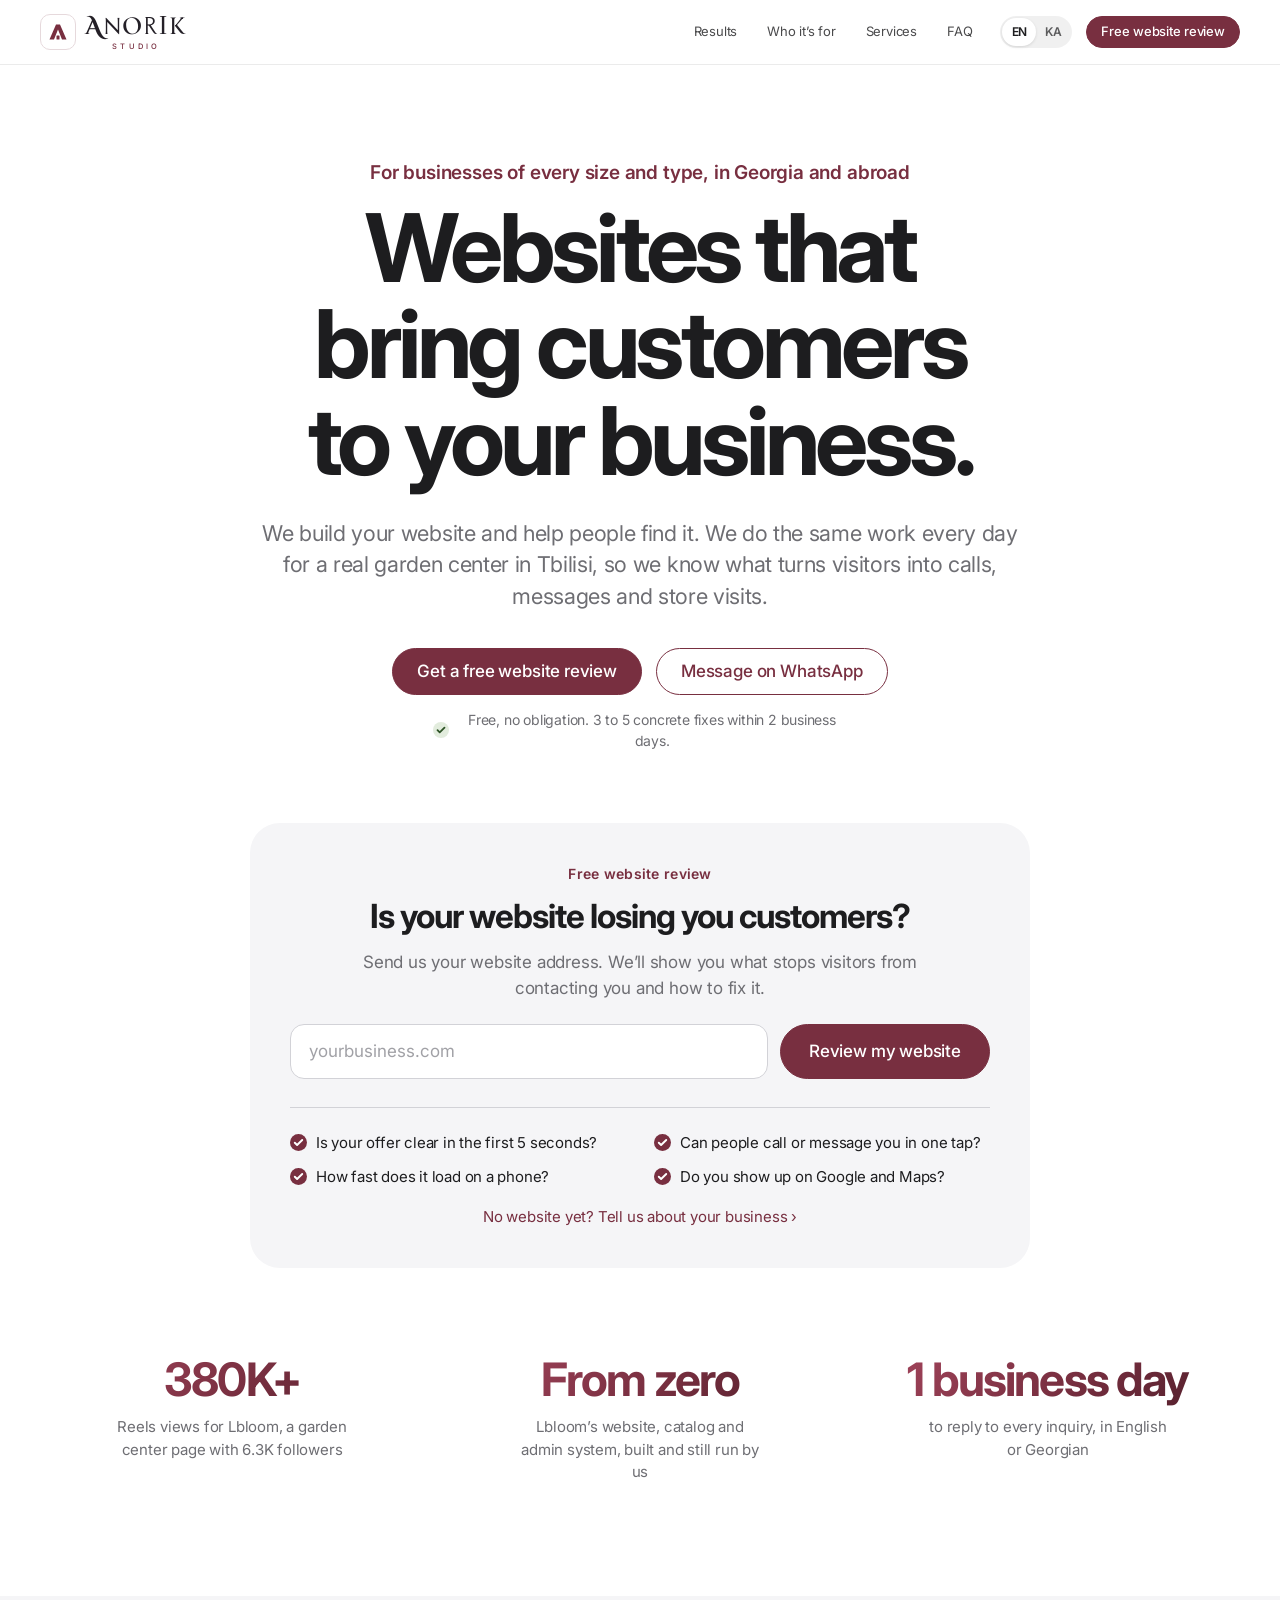
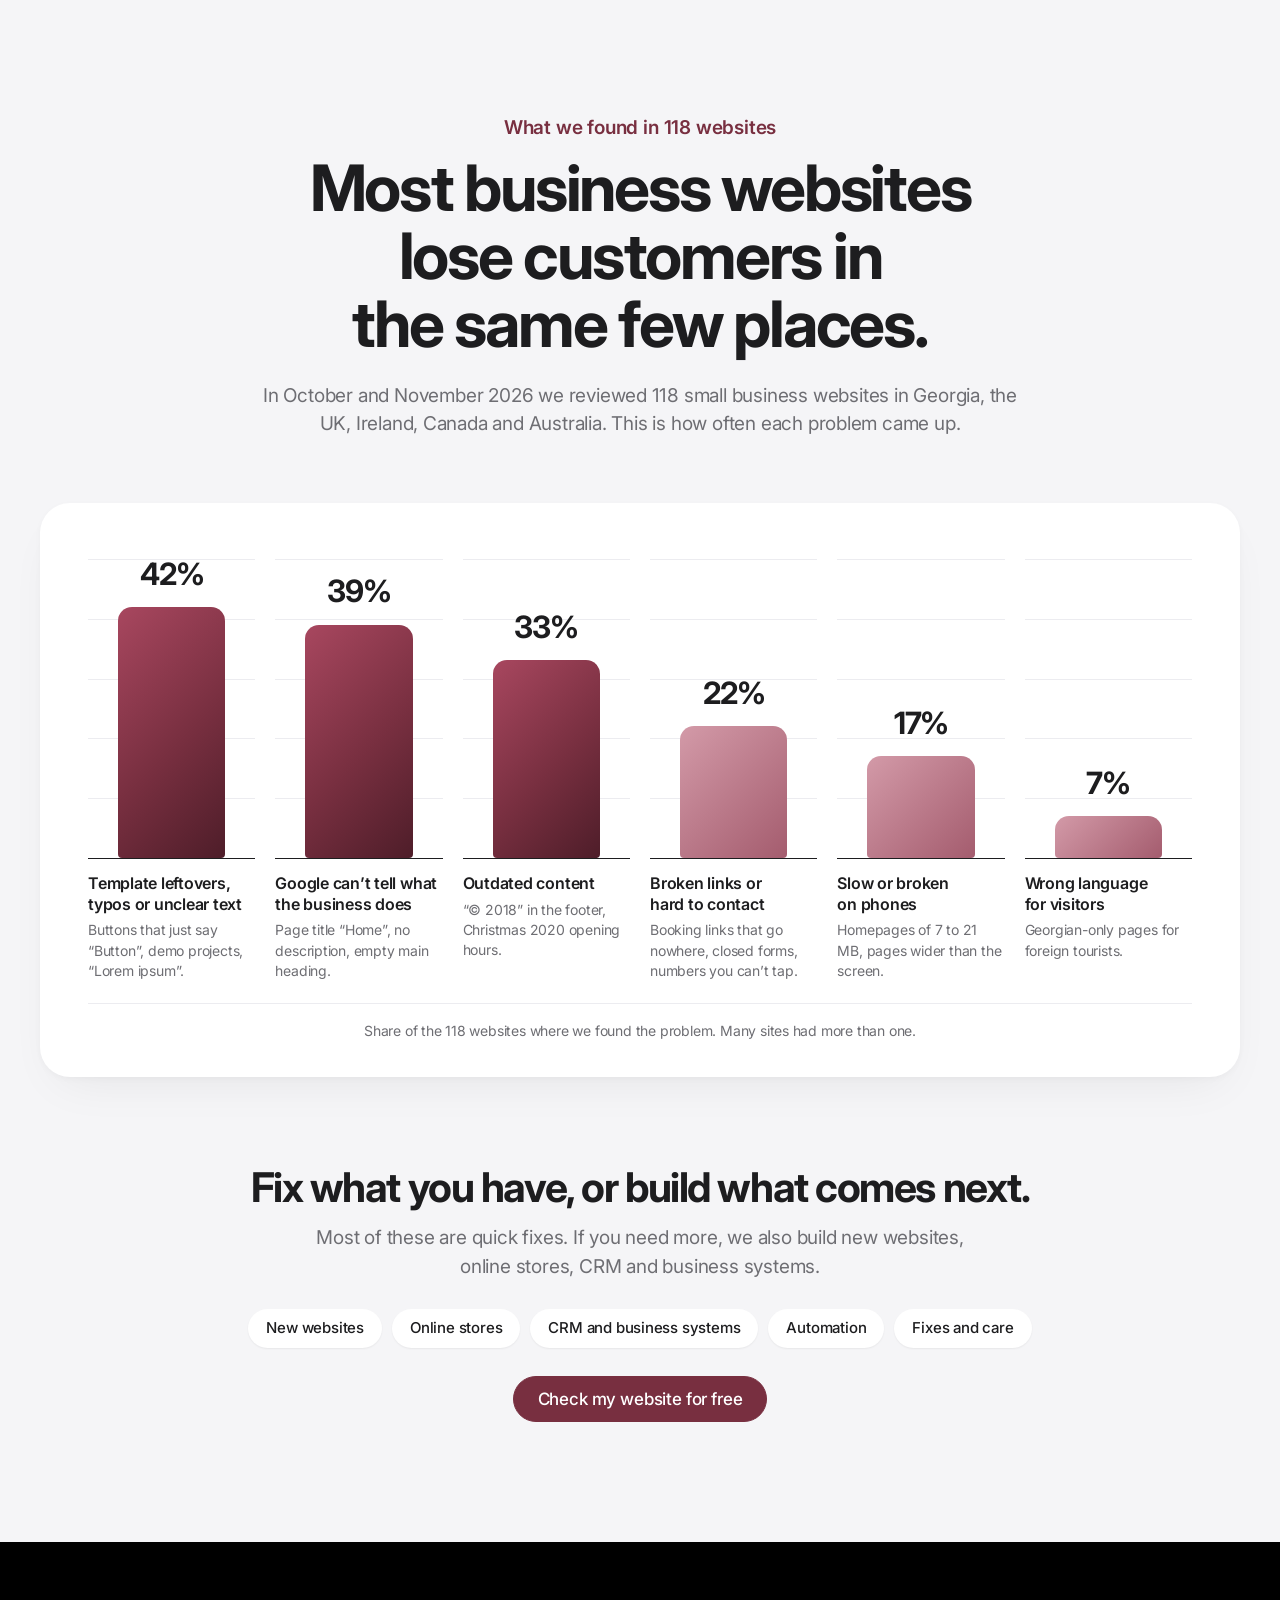
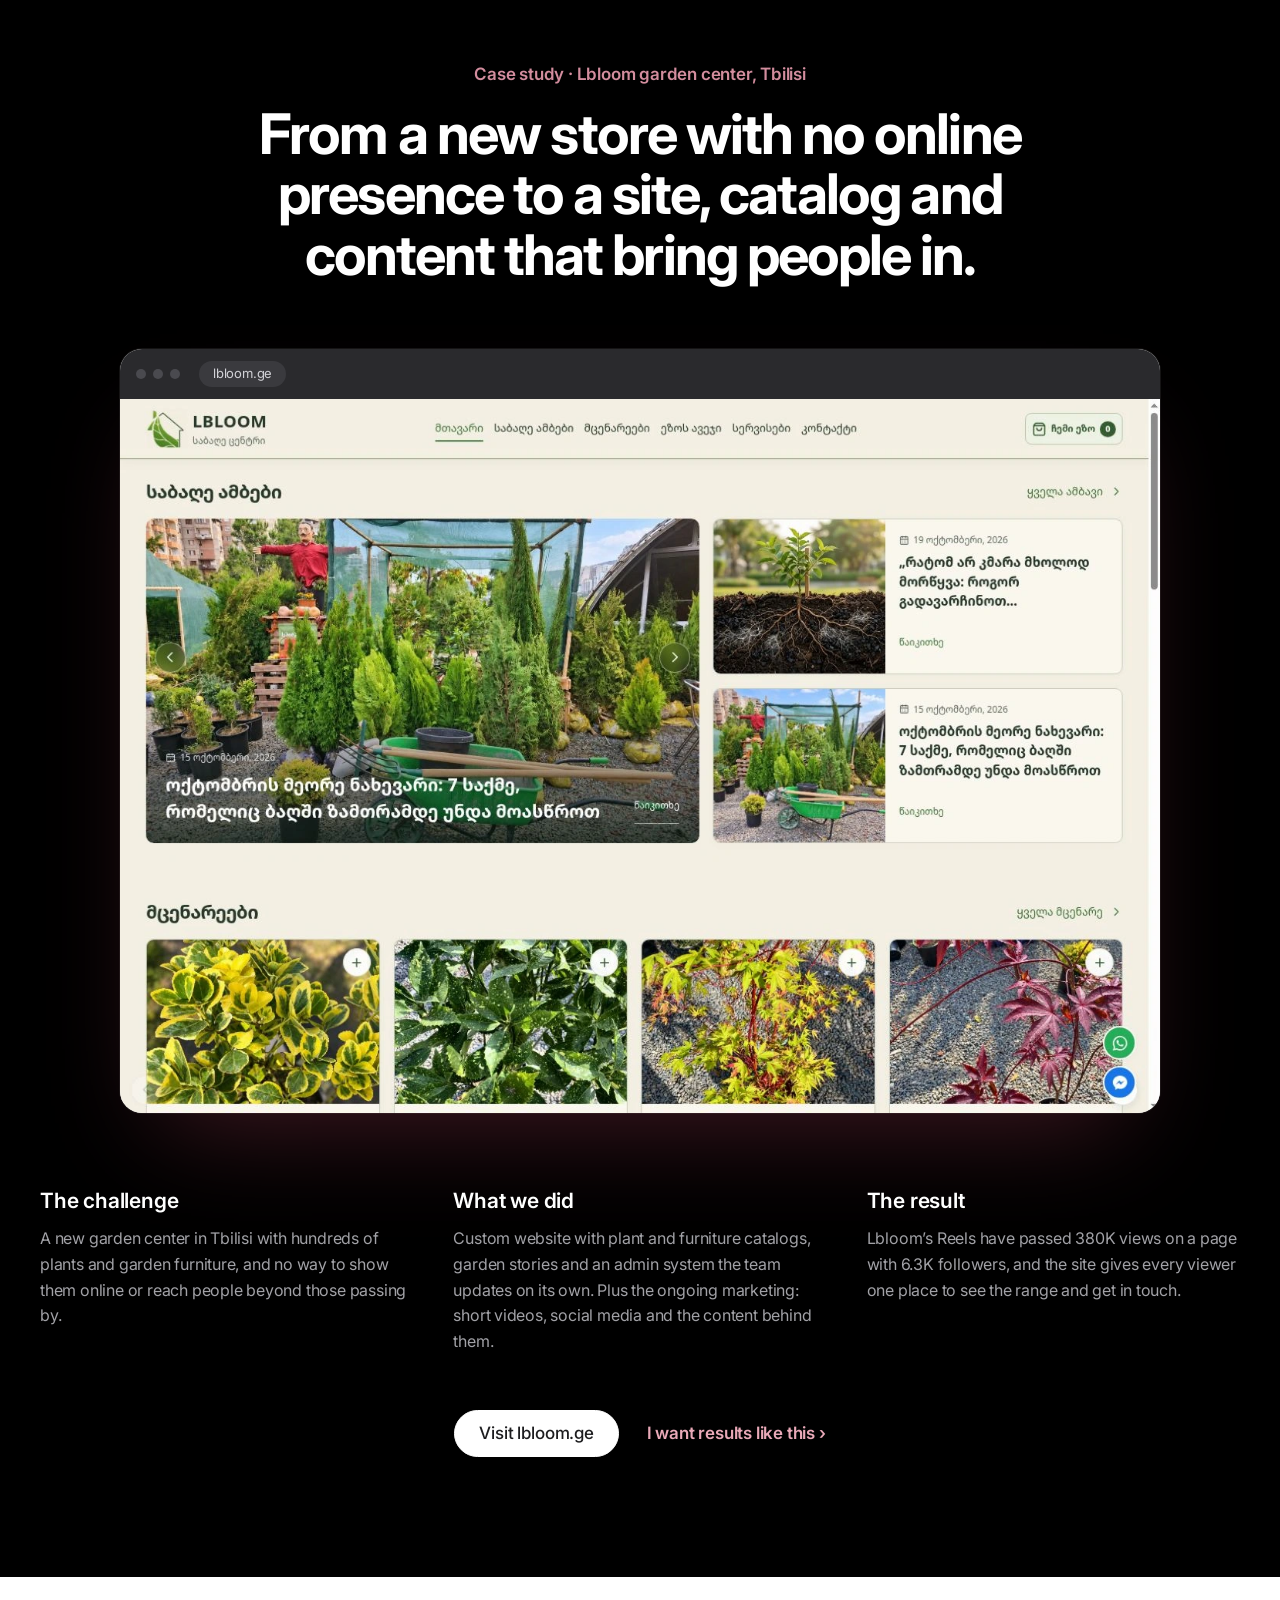
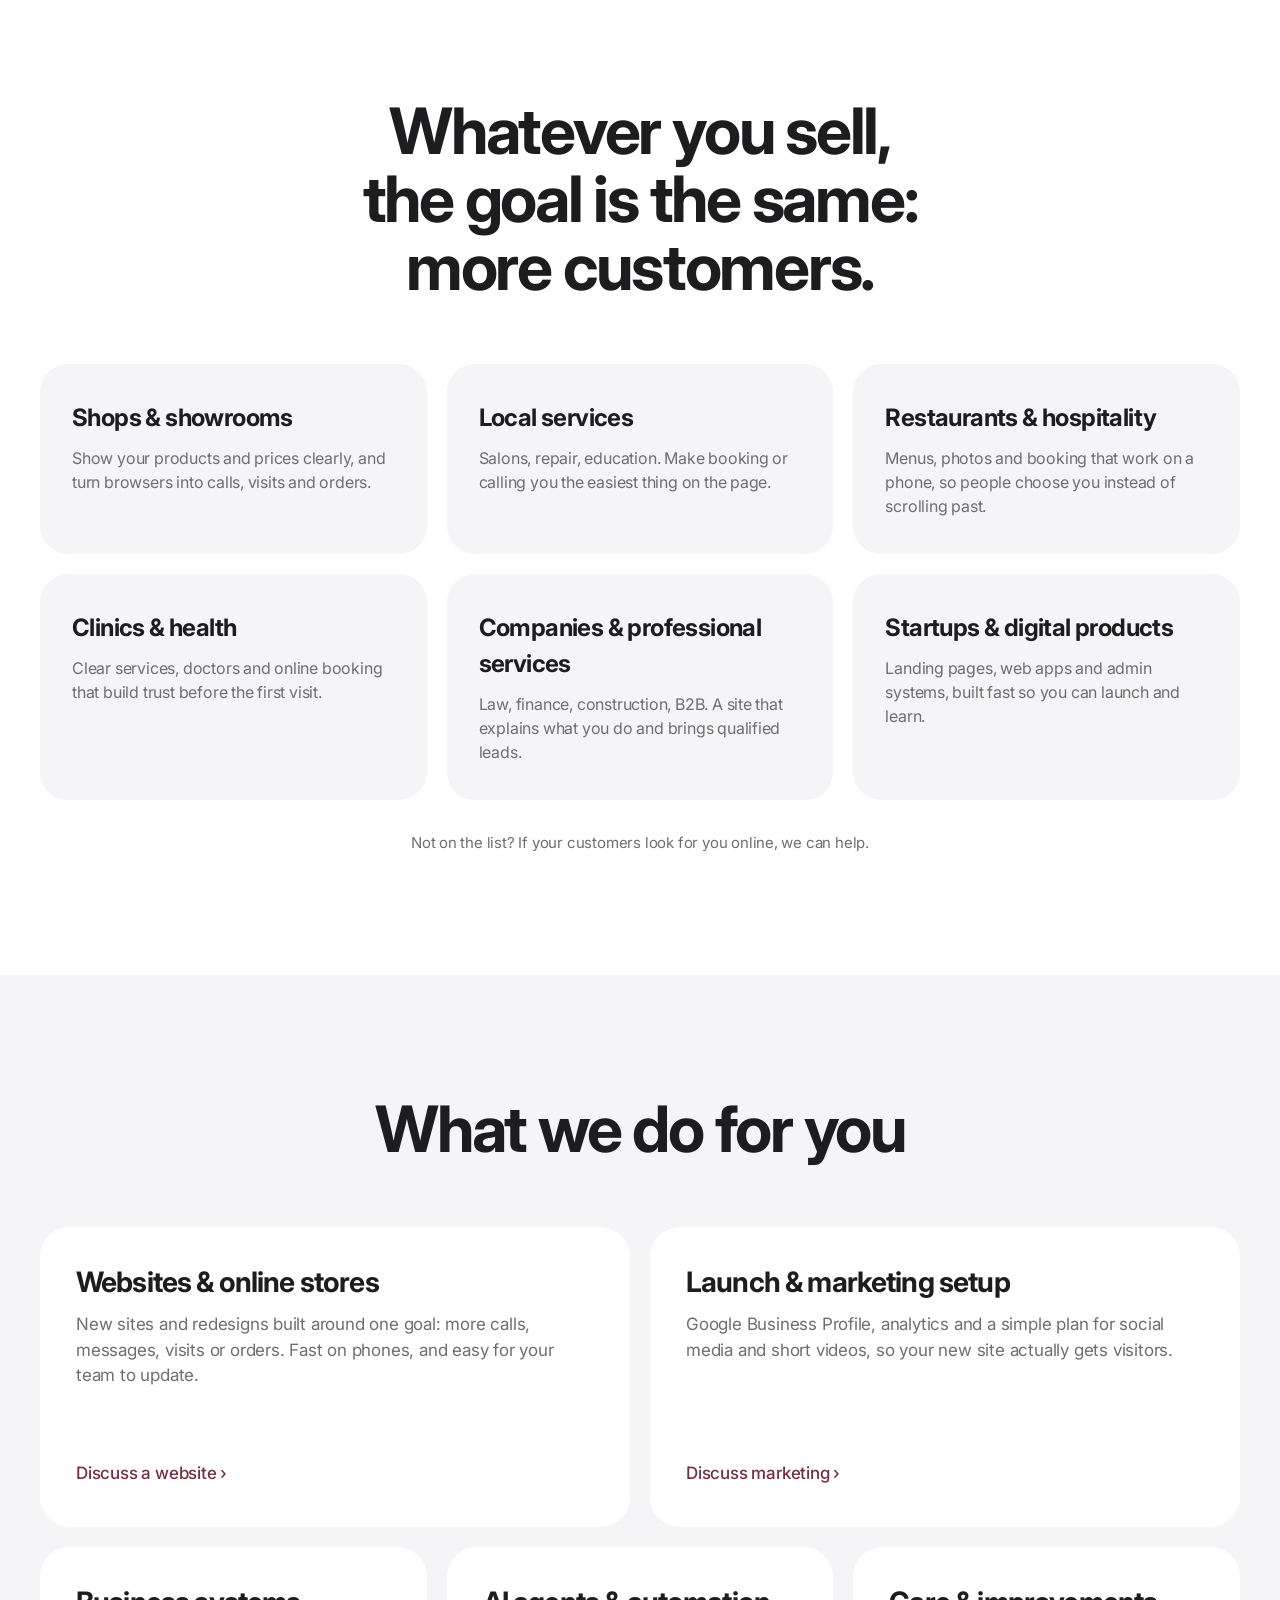
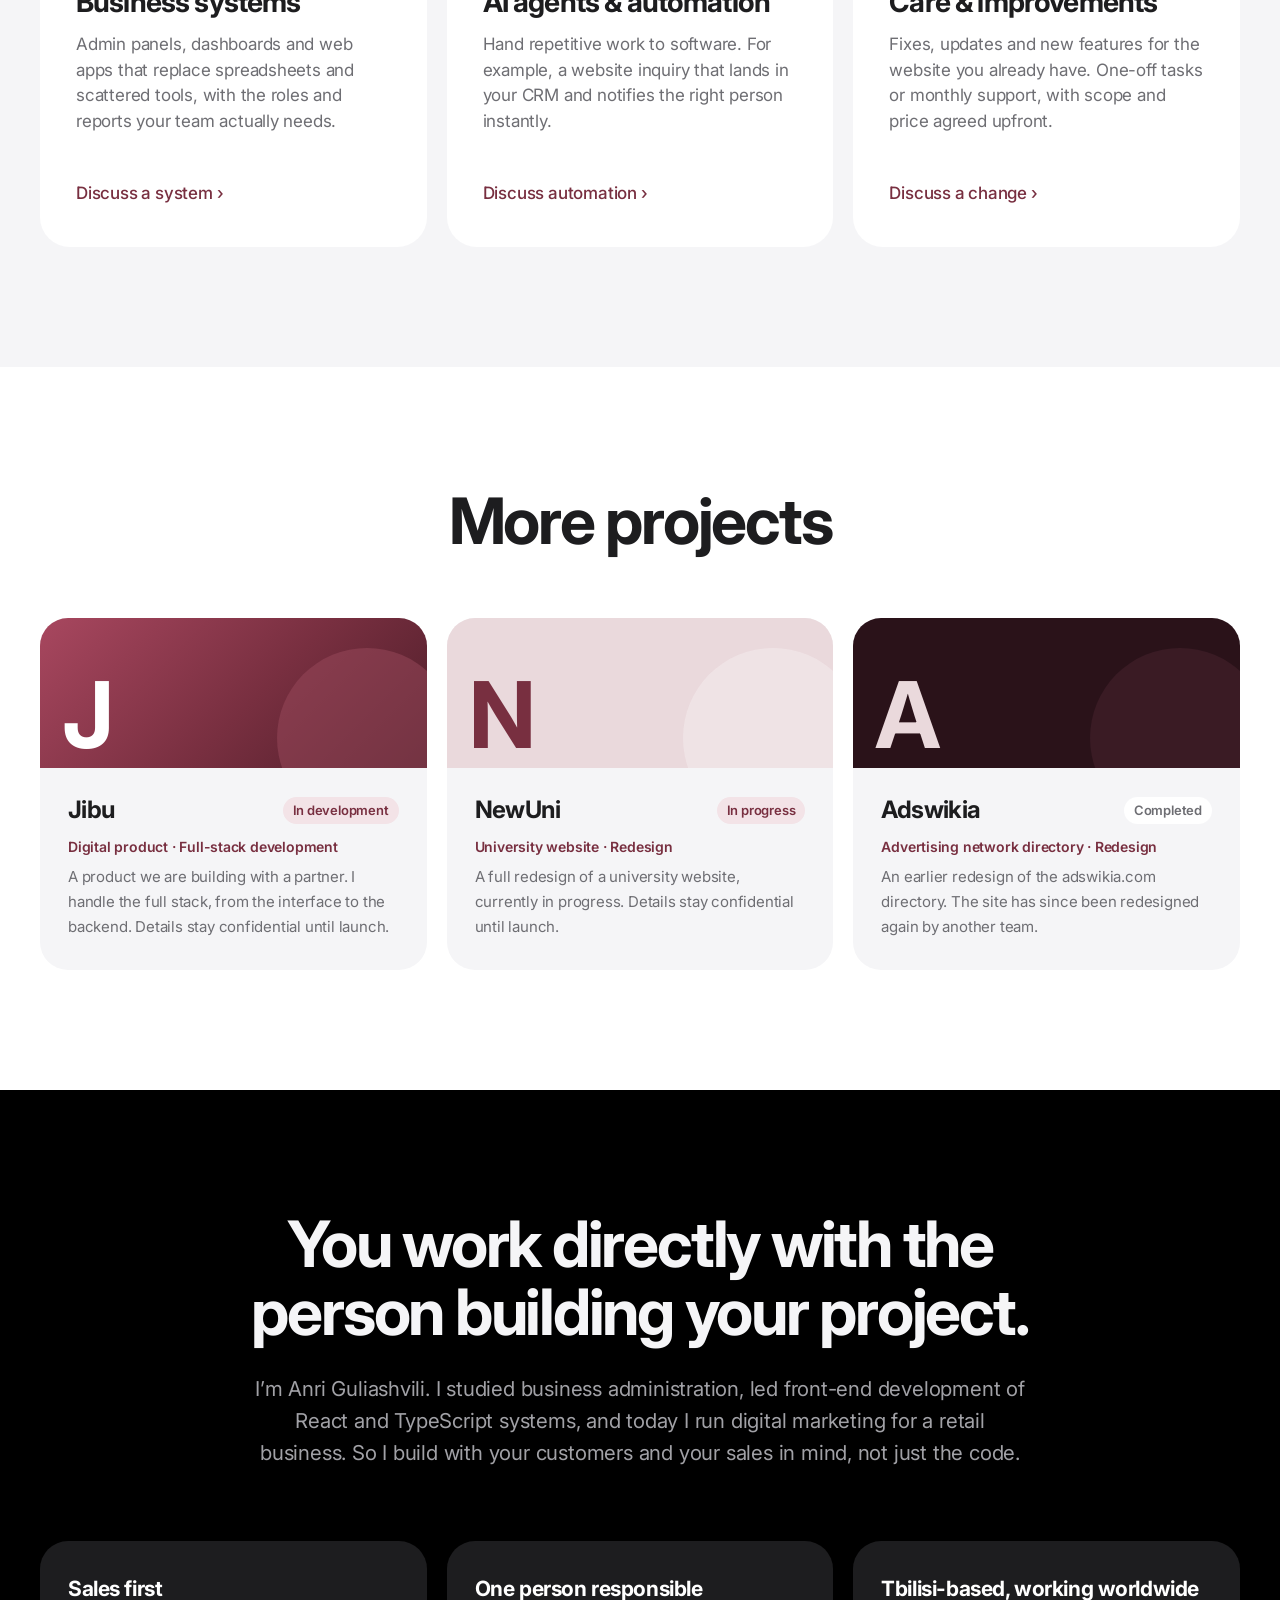
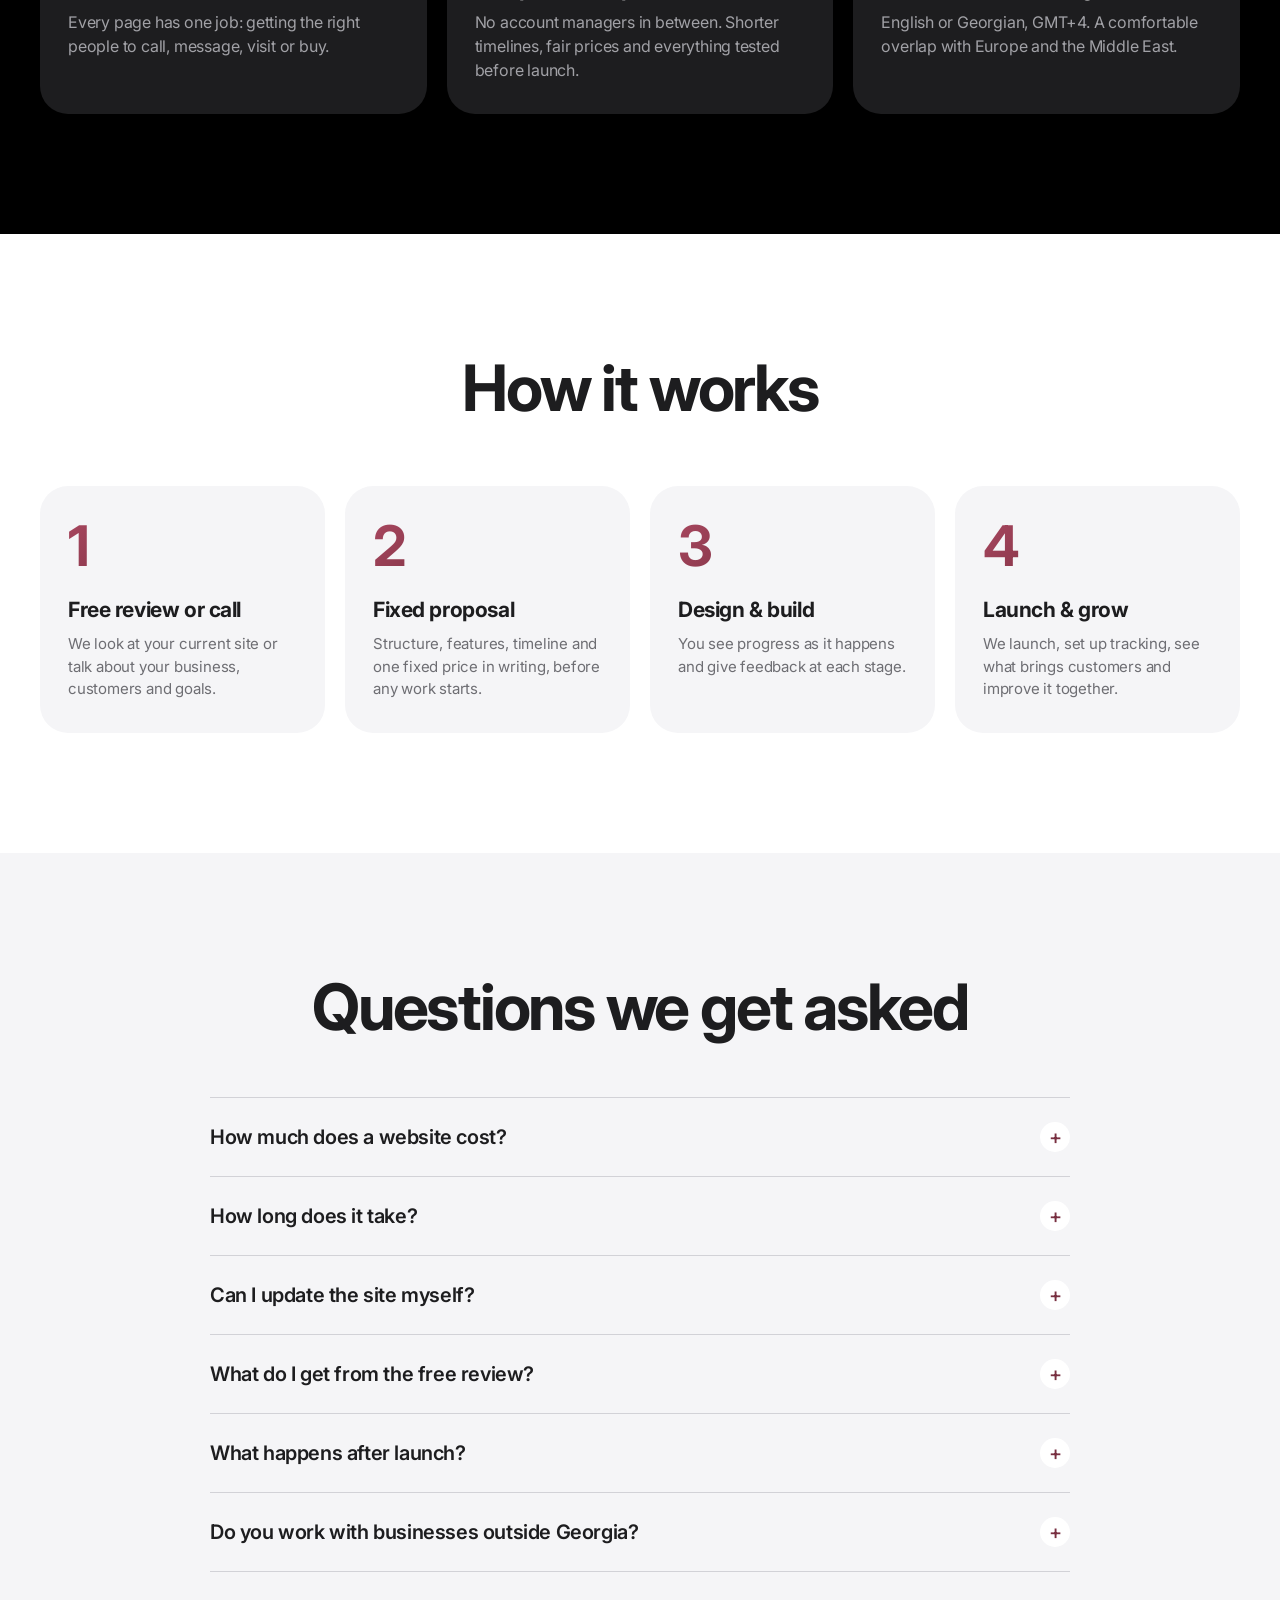
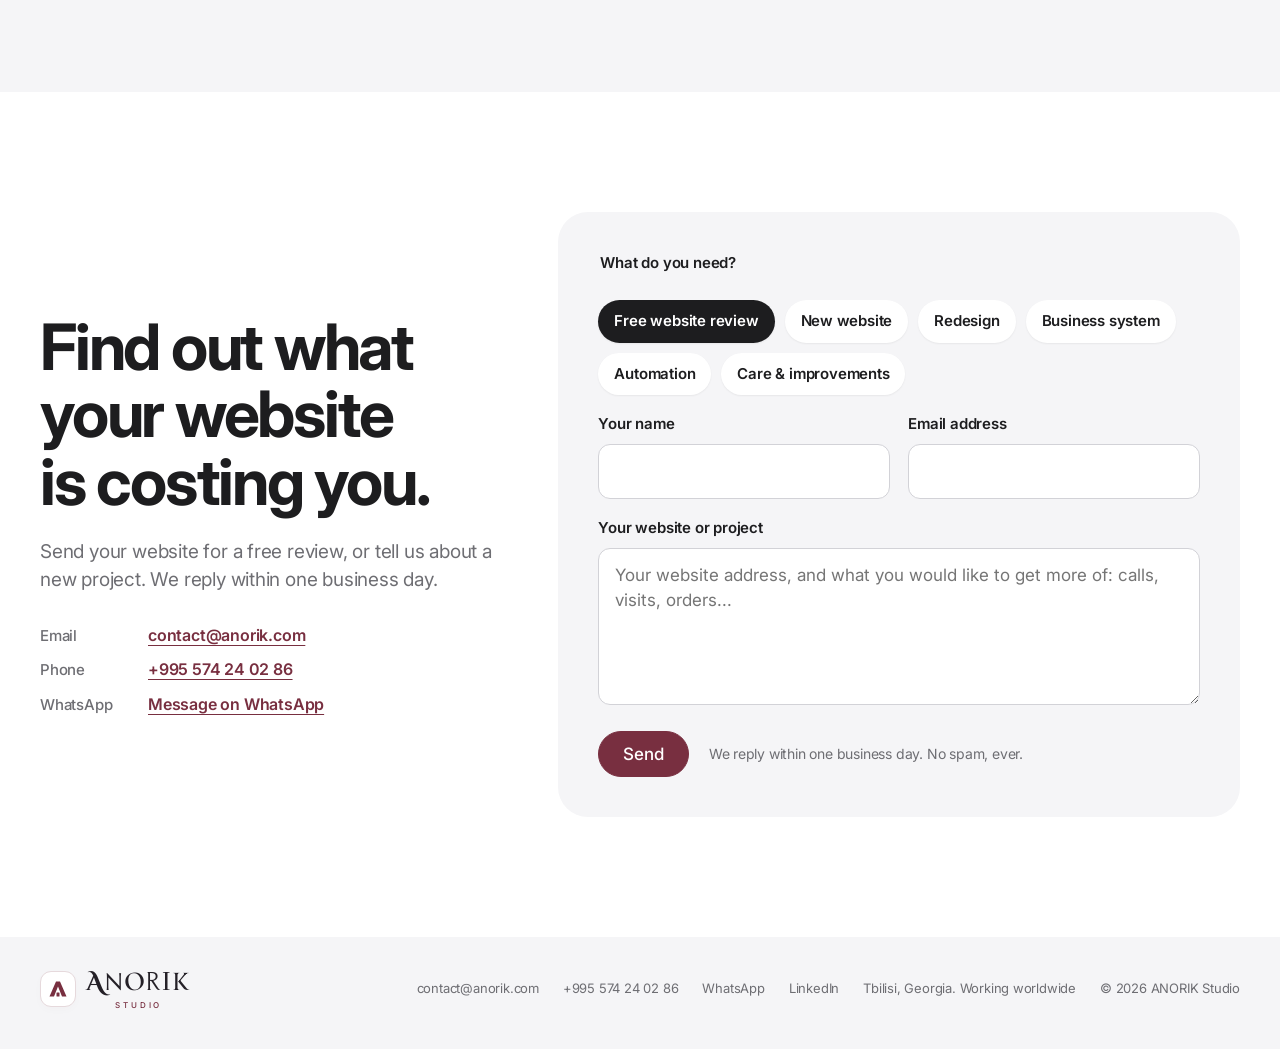
==== commit d6028821: "Apple-style redesign: frosted header, centred headlines, rounded tiles, scroll reveals; wine accent " ====
--- a/index.html
+++ b/index.html
@@ -1,5 +1,5 @@
 <!doctype html>
-<html lang="en"><head><meta charset="UTF-8"><meta name="viewport" content="width=device-width,initial-scale=1"><meta name="theme-color" content="#f2f1ee">
+<html lang="en"><head><meta charset="UTF-8"><meta name="viewport" content="width=device-width,initial-scale=1"><meta name="theme-color" content="#ffffff">
 <title>ANORIK Studio | Websites That Bring Customers, Tbilisi</title>
 <meta name="description" content="Websites, online stores and business systems built to bring calls, messages, visits and orders. For businesses of every type. Get a free website review. Tbilisi, working worldwide.">
 <link rel="canonical" href="https://anorik.com/">
@@ -9,7 +9,7 @@
 <meta name="twitter:card" content="summary_large_image"><meta name="twitter:title" content="ANORIK Studio | Websites that bring customers to your business"><meta name="twitter:description" content="Websites and marketing that bring customers, for businesses of every type. Get a free review of your website."><meta name="twitter:image" content="https://anorik.com/assets/og-image.png">
 <script type="application/ld+json">{"@context":"https://schema.org","@graph":[{"@type":"ProfessionalService","@id":"https://anorik.com/#studio","name":"ANORIK Studio","url":"https://anorik.com/","logo":"https://anorik.com/assets/favicon-180.png","image":"https://anorik.com/assets/og-image.png","description":"Websites, online stores and business systems built to bring calls, messages, visits and orders. For businesses of every type. Get a free website review. Tbilisi, working worldwide.","email":"contact@anorik.com","telephone":"+995 574 24 02 86","address":{"@type":"PostalAddress","addressLocality":"Tbilisi","addressCountry":"GE"},"areaServed":[{"@type":"Country","name":"Georgia"},"Worldwide"],"knowsLanguage":["en","ka"],"founder":{"@type":"Person","name":"Anri Guliashvili","sameAs":"https://www.linkedin.com/in/anri-guliashvili-5b4673323/"},"sameAs":["https://www.linkedin.com/in/anri-guliashvili-5b4673323/"],"hasOfferCatalog":{"@type":"OfferCatalog","name":"Services","itemListElement":[{"@type":"Offer","itemOffered":{"@type":"Service","name":"Website design and development"}},{"@type":"Offer","itemOffered":{"@type":"Service","name":"Online stores"}},{"@type":"Offer","itemOffered":{"@type":"Service","name":"Launch and marketing setup"}},{"@type":"Offer","itemOffered":{"@type":"Service","name":"Business systems and admin panels"}},{"@type":"Offer","itemOffered":{"@type":"Service","name":"AI agents and business automation"}},{"@type":"Offer","itemOffered":{"@type":"Service","name":"Website maintenance and improvements"}}]}},{"@type":"WebSite","@id":"https://anorik.com/#website","url":"https://anorik.com/","name":"ANORIK Studio","inLanguage":["en","ka"],"publisher":{"@id":"https://anorik.com/#studio"}}]}</script>
 <link rel="icon" href="assets/favicon.svg?v=3" type="image/svg+xml"><link rel="apple-touch-icon" href="assets/favicon-180.png?v=3">
-<link rel="preconnect" href="https://fonts.googleapis.com"><link rel="preconnect" href="https://fonts.gstatic.com" crossorigin><link rel="stylesheet" href="https://fonts.googleapis.com/css2?family=Bricolage+Grotesque:opsz,wght@12..96,500;12..96,600;12..96,700&family=Hanken+Grotesk:wght@400;500;600&family=Inter:wght@500;600&family=Cinzel+Decorative:wght@700&family=Marcellus&family=Cormorant+SC:wght@600&family=Forum&family=Prata&family=Cinzel:wght@500&display=swap"><link rel="stylesheet" href="style.css"></head><body><div id="anorik-refined-studio" data-language="en" lang="en">
+<link rel="preconnect" href="https://fonts.googleapis.com"><link rel="preconnect" href="https://fonts.gstatic.com" crossorigin><link rel="stylesheet" href="https://fonts.googleapis.com/css2?family=Inter:wght@400;500;600;700&family=Cinzel+Decorative:wght@700&family=Marcellus&family=Cormorant+SC:wght@600&family=Forum&family=Prata&family=Cinzel:wght@500&display=swap"><link rel="stylesheet" href="style.css"></head><body><div id="anorik-refined-studio" data-language="en" lang="en">
 
 <header class="x-head" id="al-top">
 <div class="x-wrap x-head-row">
--- a/style.css
+++ b/style.css
@@ -511,3 +511,301 @@
   #anorik-refined-studio .x-stats-more .x-btn{width:100%}
 }
 @media(prefers-reduced-motion:reduce){#anorik-refined-studio .x-bar-fill,#anorik-refined-studio .x-bar-num{transition:none}}
+
+/* =====================================================================
+   Apple-style layer: clean white and light-grey surfaces, big centred
+   headlines, frosted header, rounded tiles, scroll reveals. Wine accent.
+   ===================================================================== */
+#anorik-refined-studio{
+  --paper:#f5f5f7;--ink:#1d1d1f;--muted:#6e6e73;--line:#d2d2d7;--soft:#f5f5f7;
+  --wine:#782f40;--wine-hover:#8c3a4e;--wine-grad:linear-gradient(135deg,#a8475f 0%,#782f40 55%,#4e1d29 100%);
+  --display:-apple-system,BlinkMacSystemFont,'SF Pro Display',Inter,'Noto Sans Georgian',system-ui,sans-serif;
+  --text:-apple-system,BlinkMacSystemFont,'SF Pro Text',Inter,'Noto Sans Georgian',system-ui,sans-serif;
+  --ease:cubic-bezier(.2,.7,.2,1);
+  background:#fff;color:var(--ink);font-size:17px;line-height:1.5;letter-spacing:-.012em}
+#anorik-refined-studio[data-language=ka]{letter-spacing:0}
+html{background:#fff}
+
+/* type */
+#anorik-refined-studio .x-section-title{font-weight:700;font-size:clamp(36px,5vw,64px);line-height:1.06;letter-spacing:-.035em;text-align:center;max-width:18ch;margin-inline:auto}
+#anorik-refined-studio[data-language=ka] .x-section-title{font-size:clamp(28px,3.4vw,44px);line-height:1.28;letter-spacing:0;max-width:26ch}
+#anorik-refined-studio .x-eyebrow{display:inline-block;margin:0 0 14px;padding:0;background:none;border:0;font-size:19px;font-weight:600;color:var(--wine);letter-spacing:-.01em}
+#anorik-refined-studio[data-language=ka] .x-eyebrow{font-size:17px}
+#anorik-refined-studio .x-eyebrow:before{display:none}
+#anorik-refined-studio .x-grad{background:var(--wine-grad);-webkit-background-clip:text;background-clip:text;color:transparent}
+
+/* buttons: Apple pills */
+#anorik-refined-studio .x-btn{min-height:46px;padding:12px 24px;border-radius:980px;border:1px solid var(--wine);font-weight:500;font-size:17px;letter-spacing:-.01em;transition:background-color .2s,border-color .2s,color .2s,transform .2s var(--ease)}
+#anorik-refined-studio .x-btn:hover{background:var(--wine-hover);border-color:var(--wine-hover)}
+#anorik-refined-studio .x-btn:active{transform:scale(.97)}
+#anorik-refined-studio .x-btn-ghost{background:transparent;color:var(--wine)}
+#anorik-refined-studio .x-btn-ghost:hover{background:var(--wine);border-color:var(--wine);color:#fff}
+#anorik-refined-studio .x-btn-light{background:#fff;border-color:#fff;color:var(--ink)}
+#anorik-refined-studio .x-btn-light:hover{background:#e8e8ed;border-color:#e8e8ed;color:var(--ink)}
+#anorik-refined-studio .x-btn-small{min-height:32px;padding:5px 14px;font-size:13px;font-weight:500}
+
+/* frosted sticky header */
+#anorik-refined-studio .x-head{position:sticky;top:0;z-index:40;padding:6px 0;background:rgba(255,255,255,.78);backdrop-filter:saturate(180%) blur(20px);-webkit-backdrop-filter:saturate(180%) blur(20px);border-bottom:1px solid rgba(0,0,0,.08)}
+#anorik-refined-studio .x-head-row{gap:28px;min-height:52px}
+#anorik-refined-studio .x-head .al-logo{height:40px;gap:9px}
+#anorik-refined-studio .x-head .al-logo img.al-brand-mark{width:36px;height:36px;flex-basis:36px;border-radius:10px;padding:5px;box-shadow:none}
+#anorik-refined-studio .x-head .al-brand-type{height:40px;gap:3px}
+#anorik-refined-studio .x-head .al-logo .al-brand-name{font-size:24px;line-height:25px}
+#anorik-refined-studio .x-head .al-logo .al-brand-descriptor{font-size:7.5px;line-height:8px;letter-spacing:3.3px;padding-left:3.3px}
+#anorik-refined-studio .x-nav{gap:30px;font-size:13px;font-weight:400}
+#anorik-refined-studio .x-nav a{color:var(--ink);opacity:.8;border:0;padding:4px 0;transition:opacity .2s,color .2s}
+#anorik-refined-studio .x-nav a:hover{opacity:1}
+#anorik-refined-studio .x-nav a[aria-current]{opacity:1;color:var(--wine)}
+#anorik-refined-studio .x-locale{padding:2px;border:0;background:rgba(0,0,0,.06)}
+#anorik-refined-studio .x-locale a{min-width:34px;min-height:28px;font-size:12px;color:var(--ink);opacity:.7}
+#anorik-refined-studio .x-locale a[aria-current]{background:#fff;color:var(--ink);opacity:1;box-shadow:0 1px 3px rgba(0,0,0,.12)}
+#anorik-refined-studio .x-locale a:not([aria-current]):hover{color:var(--ink);opacity:1}
+
+/* hero: centred, big, calm */
+#anorik-refined-studio .x-hero{padding:96px 0 112px;background:#fff}
+#anorik-refined-studio .x-hero-grid{grid-template-columns:1fr;gap:0;text-align:center}
+#anorik-refined-studio .x-hero-copy{display:flex;flex-direction:column;align-items:center}
+#anorik-refined-studio h1{font-weight:700;font-size:clamp(48px,7.4vw,104px);line-height:1.02;letter-spacing:-.045em;max-width:13ch;margin-inline:auto}
+#anorik-refined-studio[data-language=ka] h1{font-size:clamp(34px,5vw,66px);line-height:1.2;letter-spacing:0;max-width:18ch}
+#anorik-refined-studio .x-lede{margin:28px auto 0;max-width:36em;font-size:clamp(19px,1.7vw,24px);line-height:1.45;color:var(--muted);letter-spacing:-.015em}
+#anorik-refined-studio[data-language=ka] .x-lede{font-size:clamp(17px,1.4vw,20px);line-height:1.65}
+#anorik-refined-studio .x-actions{justify-content:center;gap:14px;margin-top:36px}
+#anorik-refined-studio .x-assure{justify-content:center;font-size:14px}
+#anorik-refined-studio .x-hero-copy>*{animation:x-rise 1s var(--ease) both}
+#anorik-refined-studio .x-hero-copy>:nth-child(2){animation-delay:.08s}
+#anorik-refined-studio .x-hero-copy>:nth-child(3){animation-delay:.16s}
+#anorik-refined-studio .x-hero-copy>:nth-child(4){animation-delay:.24s}
+#anorik-refined-studio .x-hero-copy>:nth-child(5){animation-delay:.3s}
+@keyframes x-rise{from{opacity:0;transform:translateY(24px)}to{opacity:1;transform:none}}
+
+/* hero review card: light tile with the address field and button side by side */
+#anorik-refined-studio .x-review{grid-template-columns:minmax(0,1fr) auto;gap:14px 12px;width:100%;max-width:780px;margin:72px auto 0;padding:40px;border-radius:30px;background:var(--soft);color:var(--ink);box-shadow:none;text-align:center}
+#anorik-refined-studio .x-review>*{grid-column:1/-1}
+#anorik-refined-studio .x-review-tag{justify-self:center;background:none;padding:0;color:var(--wine);font-size:14px;font-weight:600}
+#anorik-refined-studio .x-review h2{font-weight:700;font-size:clamp(26px,2.6vw,34px);line-height:1.12;letter-spacing:-.03em;color:var(--ink)}
+#anorik-refined-studio[data-language=ka] .x-review h2{font-size:clamp(22px,2vw,27px);line-height:1.35;letter-spacing:0}
+#anorik-refined-studio .x-review-text{font-size:17px;color:var(--muted);max-width:34em;margin:0 auto 8px}
+#anorik-refined-studio .x-review-field{grid-column:1}
+#anorik-refined-studio .x-review-field input{min-height:54px;border-radius:14px;border:1px solid var(--line);background:#fff;color:var(--ink);font-size:17px;transition:border-color .2s,box-shadow .2s}
+#anorik-refined-studio .x-review-field input::placeholder{color:#a1a1a6}
+#anorik-refined-studio .x-review-field input:focus{border-color:var(--wine);background:#fff;box-shadow:0 0 0 4px rgba(120,47,64,.14)}
+#anorik-refined-studio .x-review .x-btn{grid-column:2;width:auto;min-height:54px;padding-inline:28px;background:var(--wine);border-color:var(--wine);color:#fff}
+#anorik-refined-studio .x-review .x-btn:hover{background:var(--wine-hover);border-color:var(--wine-hover)}
+#anorik-refined-studio .x-review :focus-visible{outline-color:var(--wine)}
+#anorik-refined-studio .x-review-points{grid-template-columns:1fr 1fr;gap:12px 28px;margin-top:14px;padding-top:24px;border-top:1px solid var(--line);text-align:left}
+#anorik-refined-studio .x-review-points li{color:var(--ink);font-size:15px}
+#anorik-refined-studio .x-review-points li:before{background-color:var(--wine)}
+#anorik-refined-studio .x-review-alt{justify-self:center;margin-top:4px;color:var(--wine);font-size:15px;text-decoration:none}
+#anorik-refined-studio .x-review-alt:after{content:' \203A'}
+#anorik-refined-studio .x-review-alt:hover{color:var(--wine-hover);text-decoration:underline}
+
+/* proof numbers */
+#anorik-refined-studio .x-proof{margin-top:88px;border:0;text-align:center;gap:24px}
+#anorik-refined-studio .x-proof>div,#anorik-refined-studio .x-proof>div+div{padding:0;border:0}
+#anorik-refined-studio .x-proof dt{font-weight:700;font-size:clamp(40px,4.4vw,60px);letter-spacing:-.04em;background:var(--wine-grad);-webkit-background-clip:text;background-clip:text;color:transparent;padding-bottom:4px}
+#anorik-refined-studio[data-language=ka] .x-proof dt{font-size:clamp(28px,3vw,40px);letter-spacing:0;line-height:1.25}
+#anorik-refined-studio .x-proof dd{margin:10px auto 0;font-size:15px;color:var(--muted)}
+
+/* section rhythm */
+#anorik-refined-studio .x-pains,#anorik-refined-studio .x-case,#anorik-refined-studio .x-for,#anorik-refined-studio .x-services,#anorik-refined-studio .x-more,#anorik-refined-studio .x-about,#anorik-refined-studio .x-process,#anorik-refined-studio .x-faq,#anorik-refined-studio .x-contact{padding:120px 0;border:0}
+#anorik-refined-studio .x-pains{background:var(--soft)}
+#anorik-refined-studio .x-for{background:#fff}
+#anorik-refined-studio .x-services{background:var(--soft)}
+#anorik-refined-studio .x-more{background:#fff}
+#anorik-refined-studio .x-about{background:#000;color:#f5f5f7}
+#anorik-refined-studio .x-process{background:#fff}
+#anorik-refined-studio .x-faq{background:var(--soft)}
+#anorik-refined-studio .x-contact{background:#fff}
+
+/* chart section */
+#anorik-refined-studio .x-stats-head{text-align:center}
+#anorik-refined-studio .x-stats-head .x-pains-text{margin:24px auto 0;max-width:40em;font-size:19px;line-height:1.5;color:var(--muted)}
+#anorik-refined-studio[data-language=ka] .x-stats-head .x-pains-text{font-size:17px;line-height:1.65}
+#anorik-refined-studio .x-chart{margin-top:64px;padding:56px 48px 36px;border:0;border-radius:30px;background:#fff;box-shadow:0 2px 6px rgba(0,0,0,.03),0 20px 50px -20px rgba(0,0,0,.08)}
+#anorik-refined-studio .x-bar-col{height:300px;border-bottom:1px solid var(--ink);background:repeating-linear-gradient(to top,transparent 0,transparent calc(20% - 1px),#ececf0 calc(20% - 1px),#ececf0 20%)}
+#anorik-refined-studio .x-bar-fill{left:18%;right:18%;border-radius:14px 14px 4px 4px;background:var(--wine-grad)}
+#anorik-refined-studio .x-bar:nth-child(n+4) .x-bar-fill{background:linear-gradient(135deg,#d39aa8,#a45c6e)}
+#anorik-refined-studio .x-bar-num{font-weight:700;font-size:clamp(24px,2.4vw,34px);letter-spacing:-.035em}
+#anorik-refined-studio .x-bar-label{font-weight:600;font-size:16px;letter-spacing:-.015em}
+#anorik-refined-studio .x-bar-example{color:var(--muted)}
+#anorik-refined-studio .x-chart-note{border-top:1px solid #ececf0;text-align:center}
+#anorik-refined-studio .x-stats-more{grid-template-columns:1fr;justify-items:center;text-align:center;gap:28px;margin-top:88px}
+#anorik-refined-studio .x-stats-more h3{font-weight:700;font-size:clamp(28px,3.2vw,44px);line-height:1.1;letter-spacing:-.035em}
+#anorik-refined-studio[data-language=ka] .x-stats-more h3{font-size:clamp(24px,2.4vw,32px);line-height:1.3;letter-spacing:0}
+#anorik-refined-studio .x-stats-more p{margin:14px auto 0;font-size:19px;max-width:36em}
+#anorik-refined-studio[data-language=ka] .x-stats-more p{font-size:17px;line-height:1.65}
+#anorik-refined-studio .x-stats-more .x-chips{justify-content:center;margin-top:28px}
+#anorik-refined-studio .x-chips a{min-height:38px;padding:8px 18px;border:0;background:#fff;font-weight:500;font-size:15px;box-shadow:0 1px 2px rgba(0,0,0,.06);transition:background-color .2s,color .2s}
+#anorik-refined-studio .x-chips a:hover{background:var(--wine);color:#fff}
+
+/* case study: black, centred, big screenshot */
+#anorik-refined-studio .x-case{background:#000;color:#f5f5f7}
+#anorik-refined-studio .x-case .x-wrap{display:block}
+#anorik-refined-studio .x-case-head{text-align:center}
+#anorik-refined-studio .x-kicker{color:#d38d9e;font-size:17px;font-weight:600;margin-bottom:16px}
+#anorik-refined-studio .x-case h2{font-weight:700;font-size:clamp(32px,4.4vw,56px);line-height:1.08;letter-spacing:-.035em;max-width:22ch;margin-inline:auto}
+#anorik-refined-studio[data-language=ka] .x-case h2{font-size:clamp(26px,3vw,40px);line-height:1.3;letter-spacing:0;max-width:30ch}
+#anorik-refined-studio .x-case-shot{max-width:1040px;margin:64px auto 0}
+#anorik-refined-studio .x-browser{border-radius:22px;box-shadow:0 50px 100px -40px rgba(120,47,64,.55),0 0 0 1px rgba(255,255,255,.08)}
+#anorik-refined-studio .x-browser-bar{background:#2a2a2d;color:#a1a1a6}
+#anorik-refined-studio .x-browser-bar i{background:#4a4a4f}
+#anorik-refined-studio .x-browser-bar span{background:#3a3a3e;color:#d2d2d7}
+#anorik-refined-studio .x-browser img{max-height:none}
+#anorik-refined-studio .x-case-facts{grid-template-columns:repeat(3,1fr);gap:40px;margin-top:72px}
+#anorik-refined-studio .x-case-facts dt{font-size:21px;font-weight:600;color:#fff;margin-bottom:10px}
+#anorik-refined-studio .x-case-facts dd{font-size:16px;line-height:1.6;color:#a1a1a6}
+#anorik-refined-studio .x-case-foot{justify-content:center;margin-top:56px;padding-top:0;border:0}
+#anorik-refined-studio .x-case-link{color:#e9a9b8;text-decoration:none}
+#anorik-refined-studio .x-case-link:after{content:' \203A'}
+#anorik-refined-studio .x-case-link:hover{color:#fff;text-decoration:underline}
+
+/* who it's for: soft tiles */
+#anorik-refined-studio .x-for-list{gap:20px;margin-top:64px}
+#anorik-refined-studio .x-for-list li{padding:36px 32px;background:var(--soft);border:0;border-radius:28px;transition:transform .4s var(--ease)}
+#anorik-refined-studio .x-for-list li:hover{transform:translateY(-4px)}
+#anorik-refined-studio .x-for-list h3{font-weight:700;font-size:24px;letter-spacing:-.025em}
+#anorik-refined-studio[data-language=ka] .x-for-list h3{font-size:20px;letter-spacing:0;line-height:1.35}
+#anorik-refined-studio .x-for-note{text-align:center;margin-top:32px}
+
+/* services: bento grid */
+#anorik-refined-studio .x-service-list{display:grid;grid-template-columns:repeat(6,minmax(0,1fr));gap:20px;margin-top:64px;border:0}
+#anorik-refined-studio .x-service-list li{grid-column:span 2;display:flex;flex-direction:column;gap:14px;padding:40px 36px;min-height:300px;background:#fff;border:0;border-radius:30px;transition:transform .4s var(--ease),box-shadow .4s var(--ease)}
+#anorik-refined-studio .x-service-list li:nth-child(-n+2){grid-column:span 3}
+#anorik-refined-studio .x-service-list li:hover{transform:translateY(-4px);box-shadow:0 24px 50px -24px rgba(0,0,0,.18)}
+#anorik-refined-studio .x-service-list h3{font-weight:700;font-size:clamp(24px,2.2vw,32px);line-height:1.12;letter-spacing:-.03em}
+#anorik-refined-studio[data-language=ka] .x-service-list h3{font-size:clamp(20px,1.7vw,24px);line-height:1.35;letter-spacing:0}
+#anorik-refined-studio .x-service-list p{font-size:17px;line-height:1.5;color:var(--muted)}
+#anorik-refined-studio .x-service-list a{margin-top:auto;padding-top:12px;font-weight:500;font-size:17px;text-decoration:none;color:var(--wine)}
+#anorik-refined-studio .x-service-list a:after{content:' \203A'}
+#anorik-refined-studio .x-service-list a:hover{text-decoration:underline;text-underline-offset:4px}
+
+/* more projects */
+#anorik-refined-studio .x-projects{margin-top:64px;gap:20px}
+#anorik-refined-studio .x-project{border:0;border-radius:28px;background:var(--soft)}
+#anorik-refined-studio .x-project-art{height:150px}
+#anorik-refined-studio .x-art-jibu{background:var(--wine-grad)}
+#anorik-refined-studio .x-project-body{padding:24px 28px 30px}
+#anorik-refined-studio .x-project h3{font-weight:700;letter-spacing:-.025em}
+#anorik-refined-studio .x-status{background:#fff;border:0}
+#anorik-refined-studio .x-status-active{background:#f3e3e7}
+
+/* about: black statement */
+#anorik-refined-studio .x-about-grid{grid-template-columns:1fr;gap:72px;text-align:center}
+#anorik-refined-studio .x-about .x-section-title{color:#f5f5f7;max-width:20ch}
+#anorik-refined-studio .x-about-text{margin:28px auto 0;max-width:38em;font-size:clamp(19px,1.6vw,22px);line-height:1.55;color:#a1a1a6}
+#anorik-refined-studio[data-language=ka] .x-about-text{font-size:18px;line-height:1.7}
+#anorik-refined-studio .x-about-points{grid-template-columns:repeat(3,1fr);gap:20px}
+#anorik-refined-studio .x-about-points>div{padding:32px 28px;border:0;border-radius:28px;background:#1d1d1f;text-align:left}
+#anorik-refined-studio .x-about-points dt{font-weight:700;font-size:21px;letter-spacing:-.02em;color:#fff}
+#anorik-refined-studio[data-language=ka] .x-about-points dt{letter-spacing:0;font-size:19px}
+#anorik-refined-studio .x-about-points dd{color:#a1a1a6;font-size:16px}
+
+/* process */
+#anorik-refined-studio .x-steps{margin-top:64px;gap:20px}
+#anorik-refined-studio .x-steps li{padding:32px 28px;border:0;border-radius:28px;background:var(--soft)}
+#anorik-refined-studio .x-steps li:before{font-weight:700;font-size:56px;letter-spacing:-.04em;margin-bottom:20px;background:var(--wine-grad);-webkit-background-clip:text;background-clip:text;color:transparent}
+#anorik-refined-studio .x-steps h3{font-weight:700;font-size:21px;letter-spacing:-.02em}
+#anorik-refined-studio[data-language=ka] .x-steps h3{letter-spacing:0;font-size:19px;line-height:1.35}
+
+/* faq */
+#anorik-refined-studio .x-faq-grid{grid-template-columns:1fr;gap:56px;max-width:860px}
+#anorik-refined-studio .x-faq-list{border-top:1px solid var(--line)}
+#anorik-refined-studio .x-faq details{border-bottom:1px solid var(--line)}
+#anorik-refined-studio .x-faq summary{padding:24px 0;font-weight:600;font-size:20px;letter-spacing:-.02em}
+#anorik-refined-studio[data-language=ka] .x-faq summary{font-size:18px;letter-spacing:0}
+#anorik-refined-studio .x-faq summary:after{flex-basis:30px;height:30px;background:#fff;color:var(--wine);transition:transform .3s var(--ease)}
+#anorik-refined-studio .x-faq details[open] summary:after{transform:rotate(180deg)}
+#anorik-refined-studio .x-faq details p{color:var(--muted);font-size:17px;padding-bottom:24px}
+#anorik-refined-studio .x-faq details[open] p{animation:x-rise .45s var(--ease) both}
+
+/* contact */
+#anorik-refined-studio .x-contact-grid{gap:64px;align-items:center}
+#anorik-refined-studio .x-contact .x-section-title{text-align:left;margin:0;max-width:14ch}
+#anorik-refined-studio .x-contact-intro>p{font-size:19px;line-height:1.5}
+#anorik-refined-studio[data-language=ka] .x-contact-intro>p{font-size:17px;line-height:1.65}
+#anorik-refined-studio .x-form{padding:40px;border-radius:30px;background:var(--soft)}
+#anorik-refined-studio .x-form input:not([type=radio]),#anorik-refined-studio .x-form textarea{border:1px solid var(--line);background:#fff;font-size:17px;transition:border-color .2s,box-shadow .2s}
+#anorik-refined-studio .x-form input:not([type=radio]):focus,#anorik-refined-studio .x-form textarea:focus{border-color:var(--wine);box-shadow:0 0 0 4px rgba(120,47,64,.14)}
+#anorik-refined-studio .x-form .x-chips span{border:0;background:#fff;font-size:15px;box-shadow:0 1px 2px rgba(0,0,0,.06);transition:background-color .2s,color .2s}
+#anorik-refined-studio .x-form .x-chips input:checked+span{background:var(--ink);color:#fff}
+#anorik-refined-studio #al-inquiry-status{background:#fff}
+
+/* footer */
+#anorik-refined-studio .x-footer{background:var(--soft);border-top:0;padding:32px 0 40px}
+#anorik-refined-studio .x-footer-info{font-size:13px;color:var(--muted)}
+
+/* scroll reveal (class added by app.js only) */
+#anorik-refined-studio.x-anim .x-rv{opacity:0;transform:translateY(32px);transition:opacity .9s var(--ease) var(--d,0s),transform 1s var(--ease) var(--d,0s)}
+#anorik-refined-studio.x-anim .x-case-shot.x-rv{transform:translateY(40px) scale(.94)}
+#anorik-refined-studio.x-anim .x-rv.is-in{opacity:1;transform:none}
+
+/* responsive */
+@media(max-width:980px){
+  #anorik-refined-studio .x-head{padding:6px 0 0}
+  #anorik-refined-studio .x-nav-mobile{margin-top:4px;padding-bottom:6px;border:0;gap:2px}
+  #anorik-refined-studio .x-nav-mobile a{padding:6px 12px;border:0;background:none;font-size:13px;color:var(--ink)}
+  #anorik-refined-studio .x-nav-mobile a[aria-current]{background:rgba(120,47,64,.1);color:var(--wine)}
+  #anorik-refined-studio .x-case-facts{grid-template-columns:1fr 1fr}
+  #anorik-refined-studio .x-case-facts>div:last-child{grid-column:1/-1}
+  #anorik-refined-studio .x-service-list{grid-template-columns:1fr 1fr}
+  #anorik-refined-studio .x-service-list li,#anorik-refined-studio .x-service-list li:nth-child(-n+2){grid-column:span 1}
+  #anorik-refined-studio .x-service-list li:first-child{grid-column:1/-1}
+  #anorik-refined-studio .x-about-points{grid-template-columns:1fr}
+  #anorik-refined-studio .x-contact-grid{gap:40px}
+  #anorik-refined-studio .x-contact .x-section-title{max-width:none}
+}
+@media(max-width:700px){
+  #anorik-refined-studio .x-proof{grid-template-columns:1fr;gap:28px;margin-top:64px}
+  #anorik-refined-studio .x-proof>div,#anorik-refined-studio .x-proof>div+div{display:block;padding:0;border:0}
+  #anorik-refined-studio .x-proof dd{margin-top:6px}
+}
+@media(max-width:600px){
+  #anorik-refined-studio{font-size:17px}
+  #anorik-refined-studio .x-hero{padding:56px 0 72px}
+  #anorik-refined-studio h1{font-size:clamp(40px,11.5vw,54px)}
+  #anorik-refined-studio[data-language=ka] h1{font-size:clamp(28px,8vw,36px)}
+  #anorik-refined-studio .x-lede{font-size:19px}
+  #anorik-refined-studio[data-language=ka] .x-lede{font-size:17px}
+  #anorik-refined-studio .x-section-title{font-size:clamp(32px,9vw,40px)}
+  #anorik-refined-studio[data-language=ka] .x-section-title{font-size:clamp(24px,7vw,30px)}
+  #anorik-refined-studio .x-case h2{font-size:clamp(28px,8vw,36px)}
+  #anorik-refined-studio[data-language=ka] .x-case h2{font-size:clamp(23px,6.6vw,28px)}
+  #anorik-refined-studio .x-pains,#anorik-refined-studio .x-case,#anorik-refined-studio .x-for,#anorik-refined-studio .x-services,#anorik-refined-studio .x-more,#anorik-refined-studio .x-about,#anorik-refined-studio .x-process,#anorik-refined-studio .x-faq,#anorik-refined-studio .x-contact{padding:80px 0}
+  #anorik-refined-studio .x-review{grid-template-columns:1fr;margin-top:48px;padding:28px 20px;border-radius:24px}
+  #anorik-refined-studio .x-review .x-btn{grid-column:1;width:100%}
+  #anorik-refined-studio .x-review-points{grid-template-columns:1fr}
+  #anorik-refined-studio .x-chart{margin-top:40px;padding:24px 18px 18px;border-radius:24px}
+  #anorik-refined-studio .x-bar-col{height:12px;border:0;background:#ececf0}
+  #anorik-refined-studio .x-stats-more{margin-top:56px}
+  #anorik-refined-studio .x-case-shot{margin-top:40px}
+  #anorik-refined-studio .x-browser{border-radius:16px}
+  #anorik-refined-studio .x-case-facts{grid-template-columns:1fr;gap:28px;margin-top:48px}
+  #anorik-refined-studio .x-case-foot{flex-direction:column;margin-top:40px}
+  #anorik-refined-studio .x-for-list,#anorik-refined-studio .x-service-list,#anorik-refined-studio .x-projects,#anorik-refined-studio .x-steps{margin-top:40px;gap:14px}
+  #anorik-refined-studio .x-service-list{grid-template-columns:1fr}
+  #anorik-refined-studio .x-service-list li{min-height:0;padding:30px 24px;border-radius:24px}
+  #anorik-refined-studio .x-for-list li,#anorik-refined-studio .x-steps li,#anorik-refined-studio .x-about-points>div{padding:26px 22px;border-radius:24px}
+  #anorik-refined-studio .x-steps{grid-template-columns:1fr}
+  #anorik-refined-studio .x-steps li:before{font-size:44px;margin-bottom:12px}
+  #anorik-refined-studio .x-project{border-radius:24px}
+  #anorik-refined-studio .x-about-grid{gap:48px}
+  #anorik-refined-studio .x-faq-grid{gap:32px}
+  #anorik-refined-studio .x-faq summary{padding:20px 0;font-size:18px}
+  #anorik-refined-studio .x-form{padding:24px 18px;border-radius:24px}
+  #anorik-refined-studio .x-mobile-bar{background:rgba(255,255,255,.8);backdrop-filter:saturate(180%) blur(20px);-webkit-backdrop-filter:saturate(180%) blur(20px);border-top:1px solid rgba(0,0,0,.08)}
+  #anorik-refined-studio .x-mobile-bar .x-btn{min-height:46px}
+  #anorik-refined-studio .x-mobile-bar .x-btn-ghost{background:#fff}
+}
+@media(prefers-reduced-motion:reduce){
+  #anorik-refined-studio.x-anim .x-rv{opacity:1;transform:none;transition:none}
+  #anorik-refined-studio .x-hero-copy>*{animation:none}
+}
+#anorik-refined-studio .x-proof dt{font-size:clamp(36px,3.6vw,52px);white-space:nowrap}
+@media(max-width:700px){#anorik-refined-studio .x-proof dt{white-space:normal}}
+@media(max-width:600px){
+  #anorik-refined-studio .x-eyebrow{font-size:15px}
+  #anorik-refined-studio[data-language=ka] .x-eyebrow{font-size:14px}
+  #anorik-refined-studio .x-mobile-bar{transition:transform .45s var(--ease),opacity .3s}
+  #anorik-refined-studio.x-bar-hidden .x-mobile-bar{transform:translateY(110%);opacity:0;pointer-events:none}
+}
+#anorik-refined-studio .x-head{background:rgba(255,255,255,.92)}
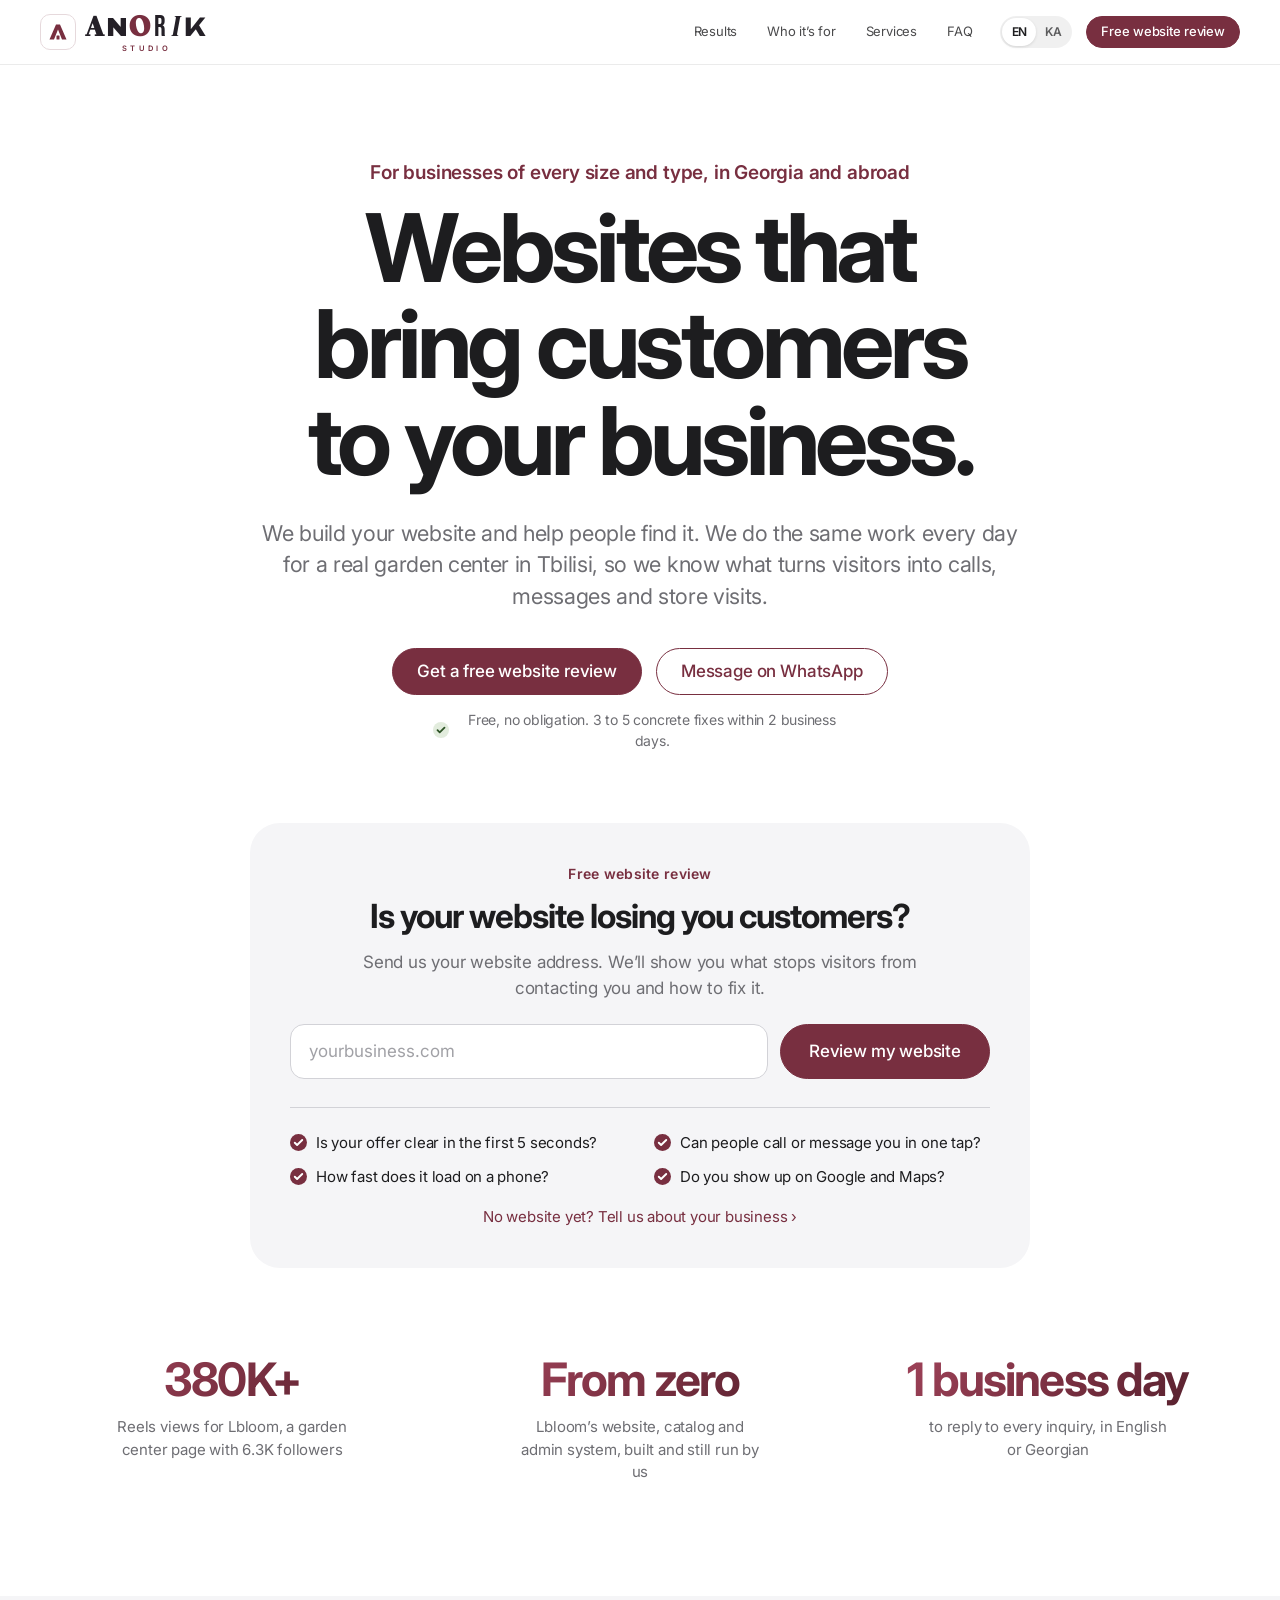
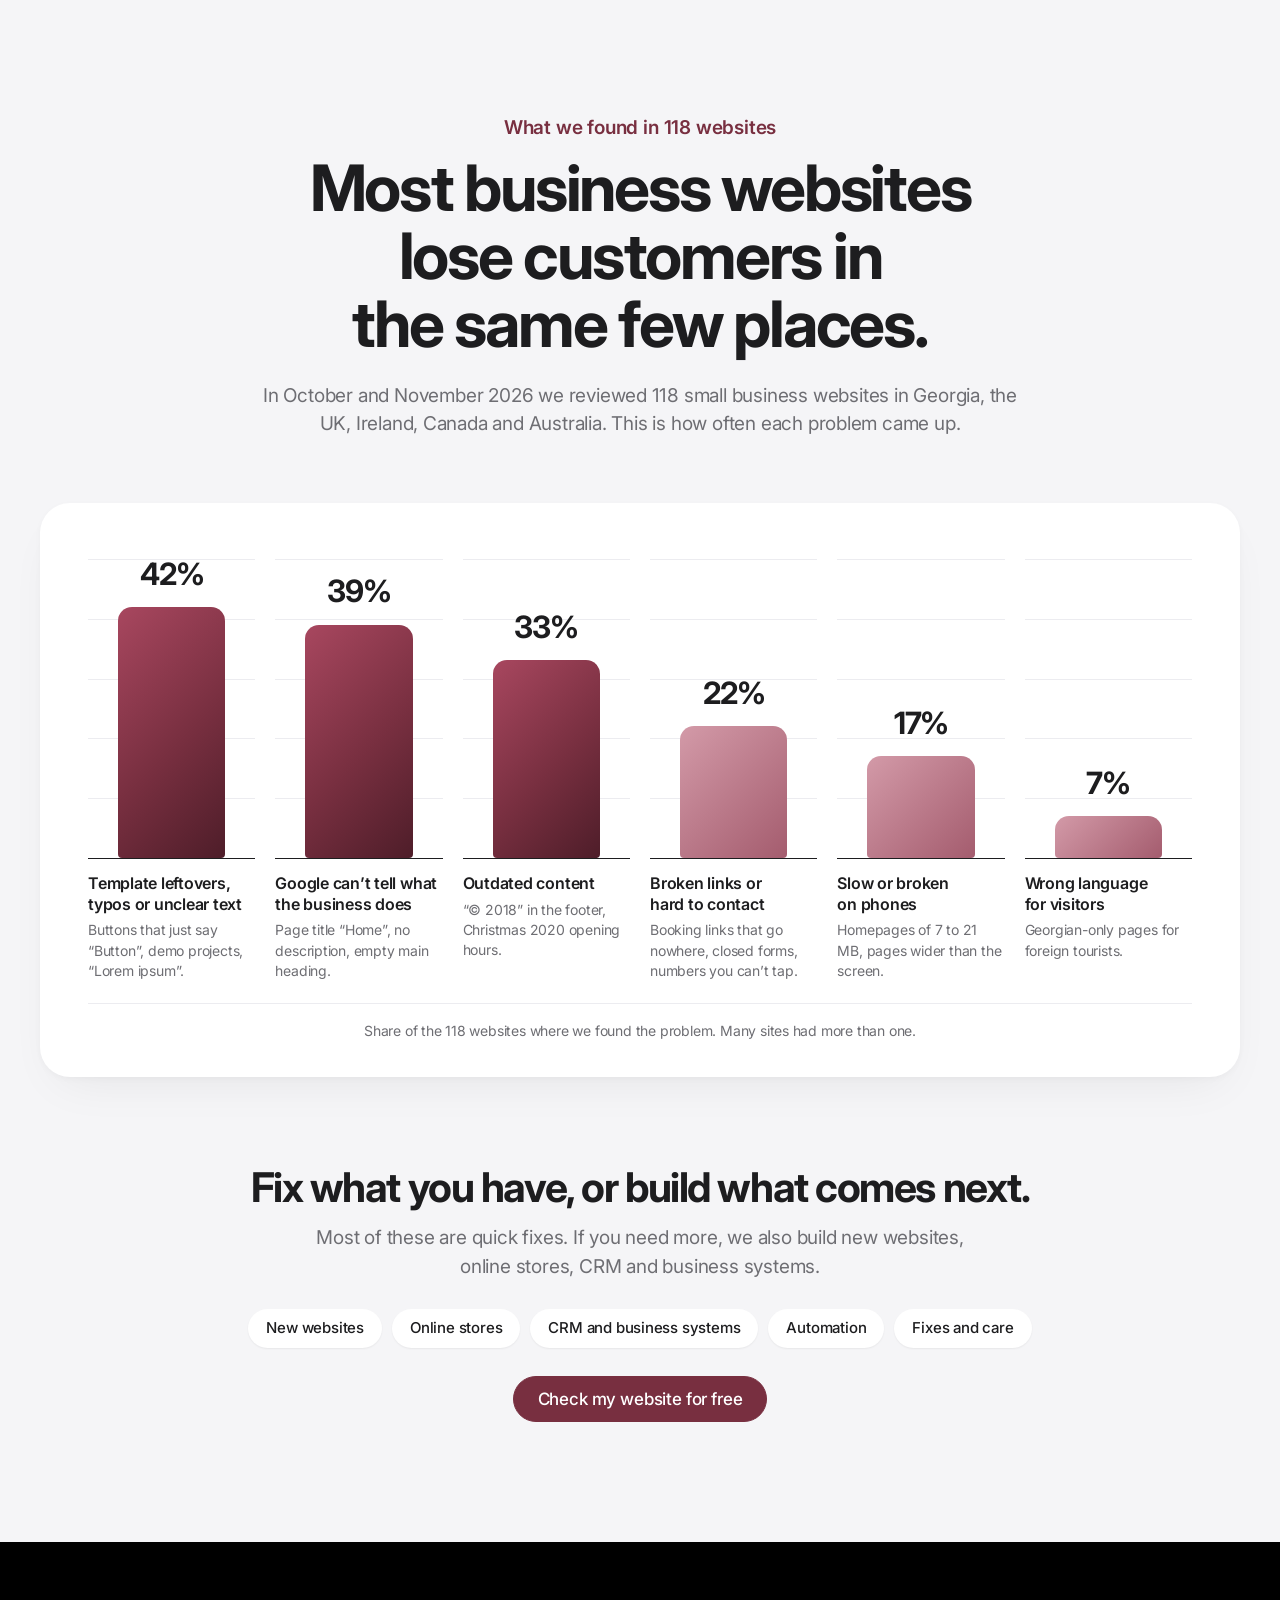
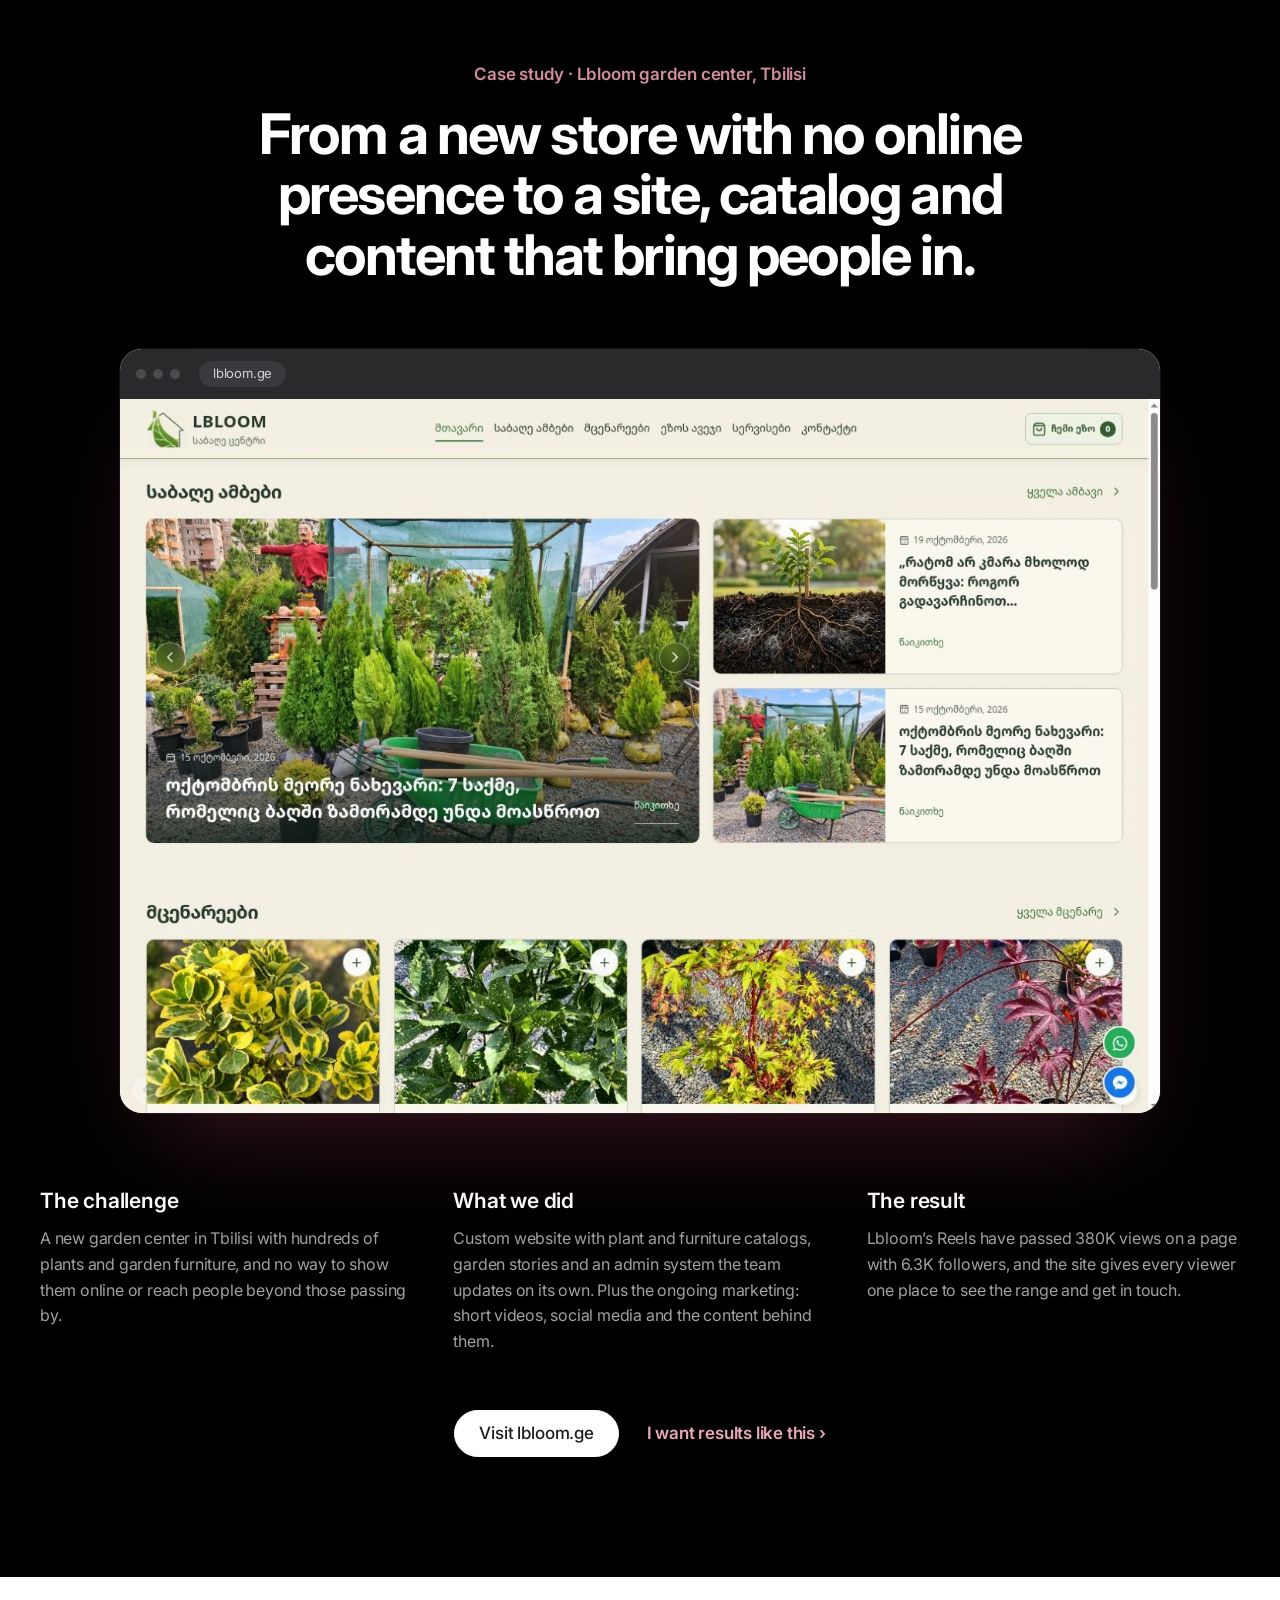
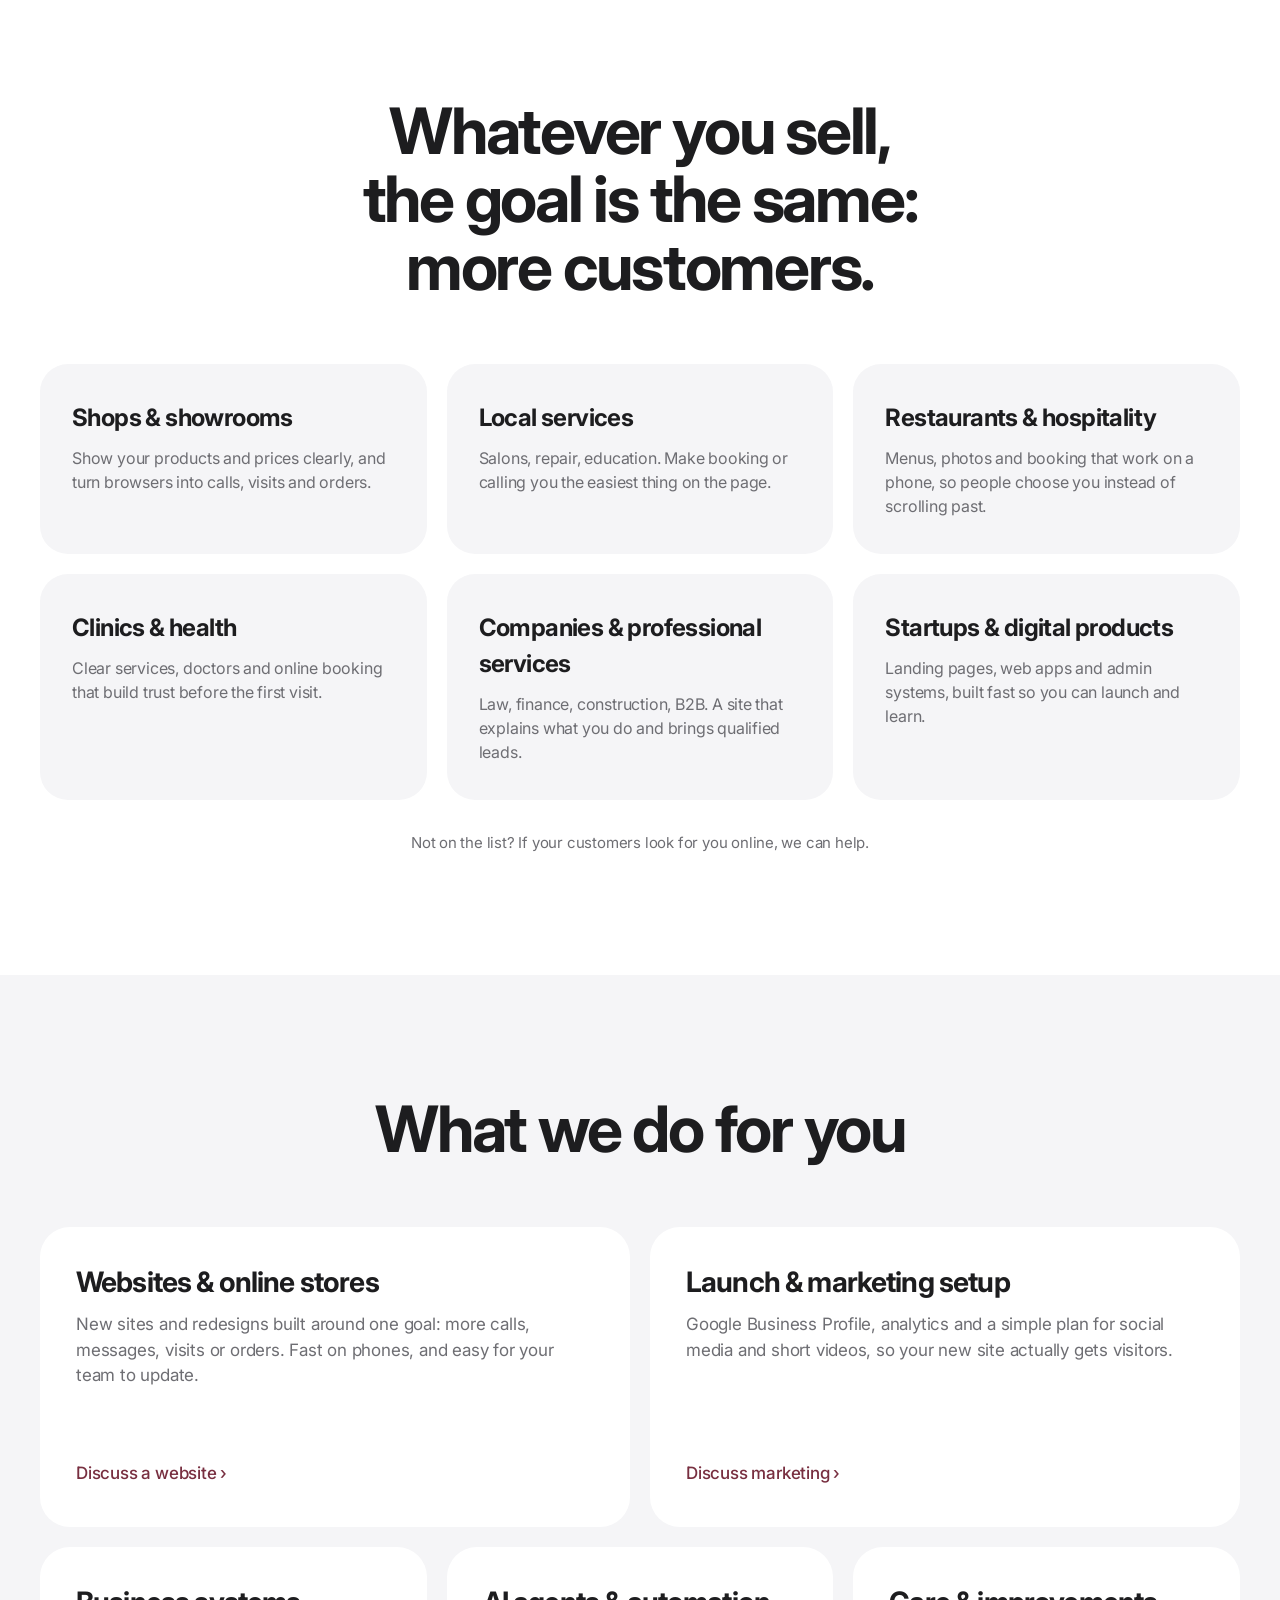
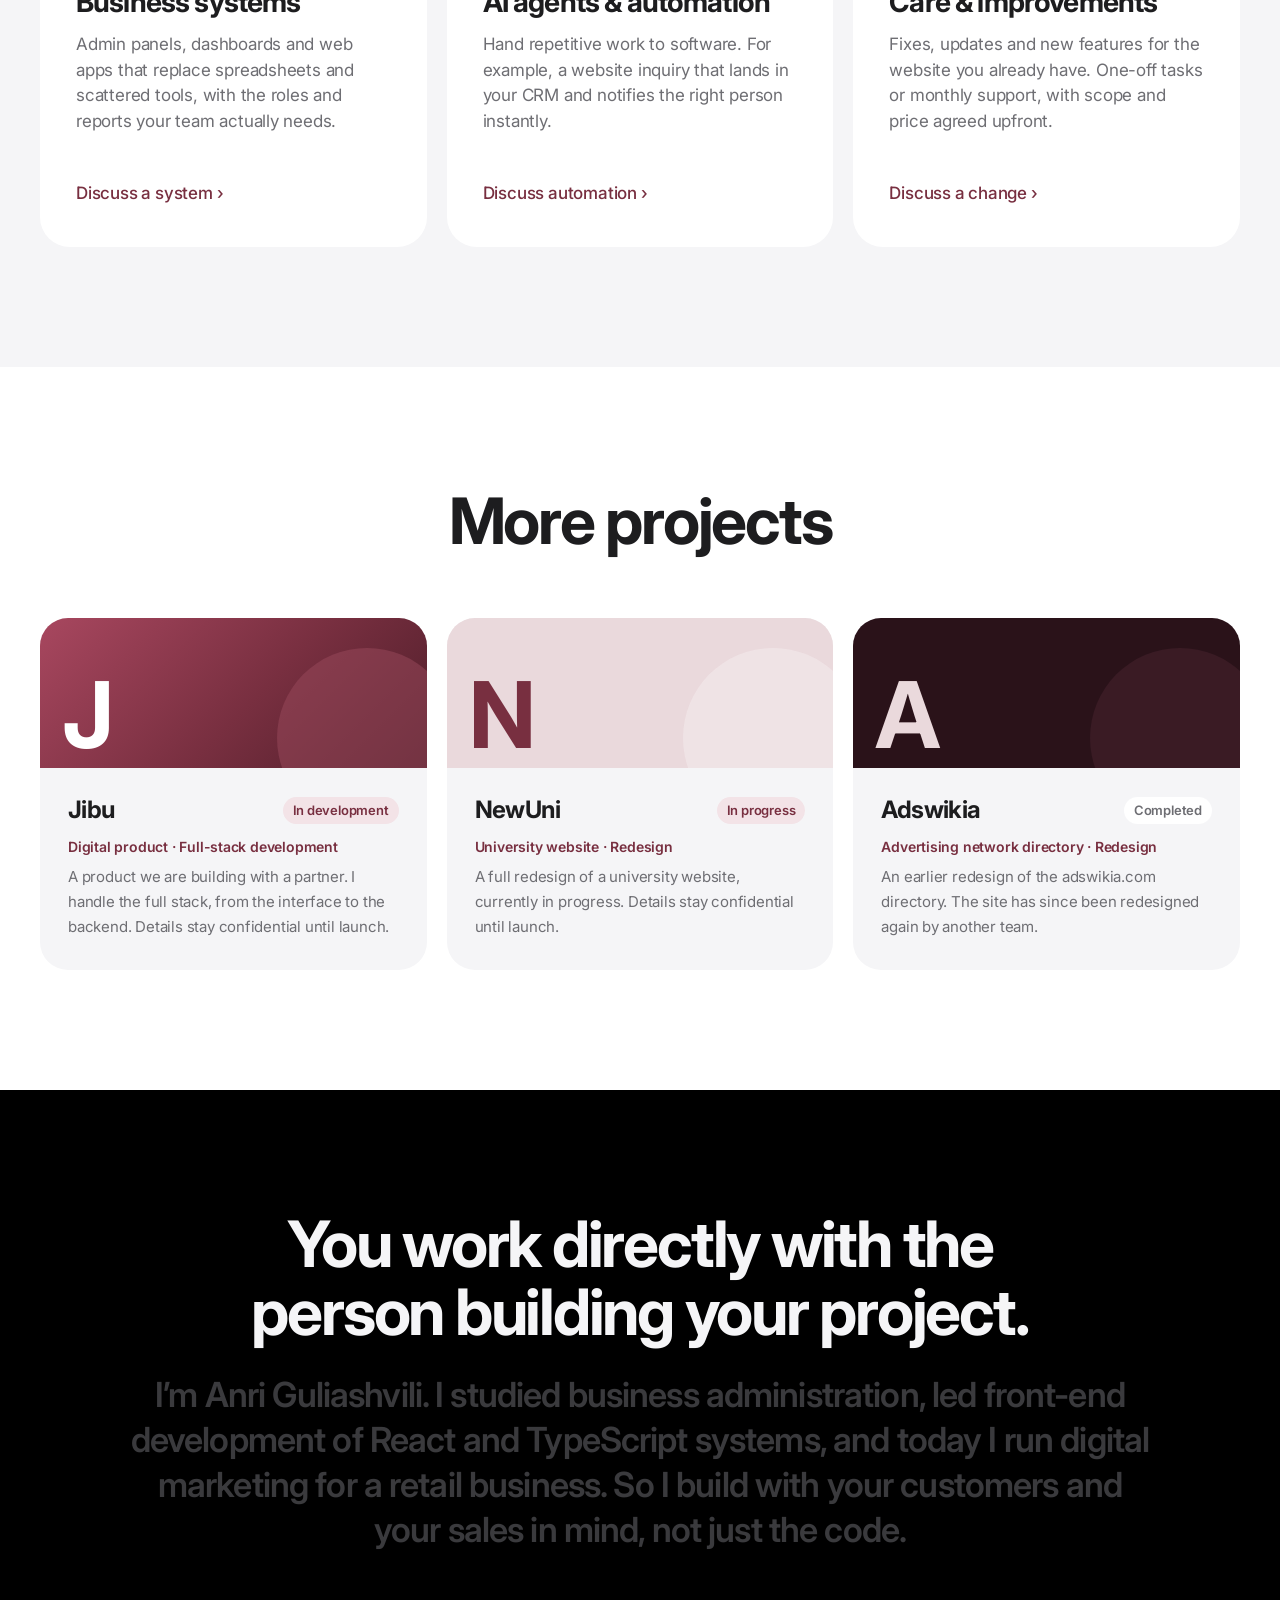
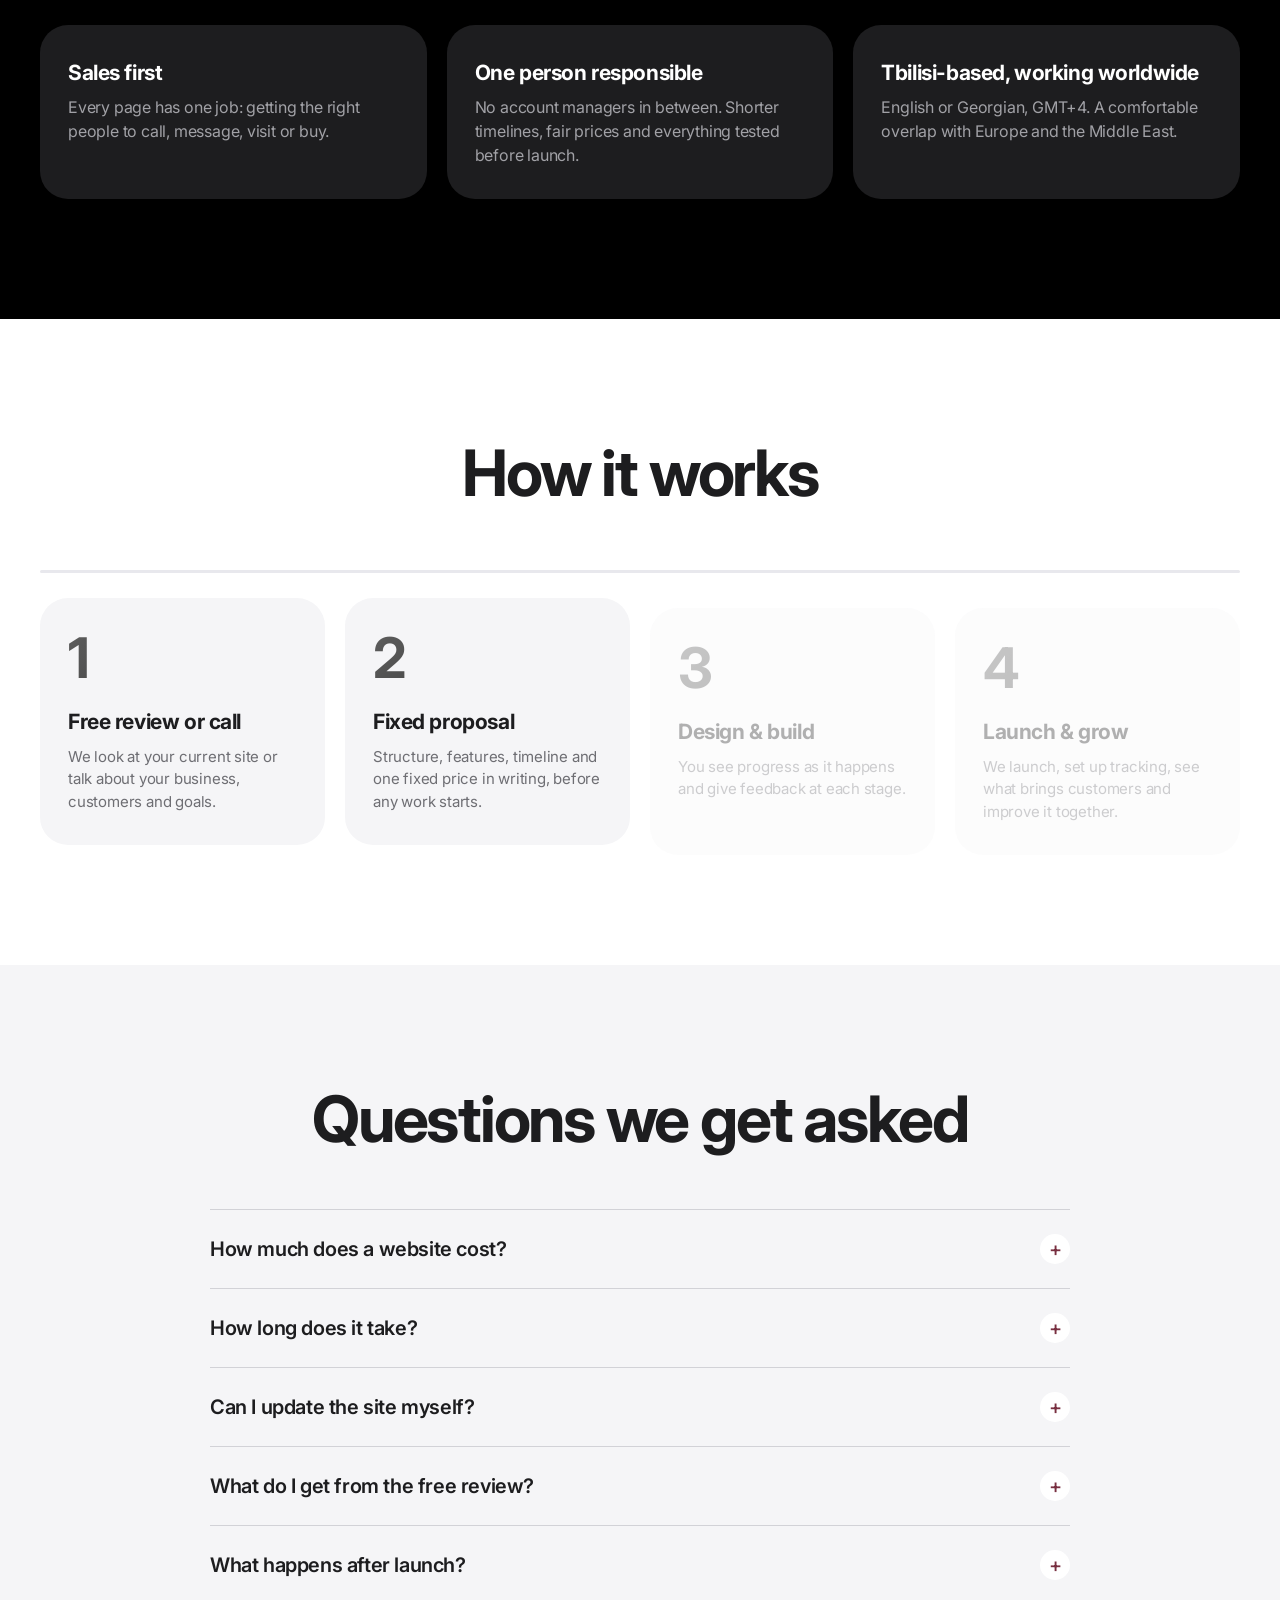
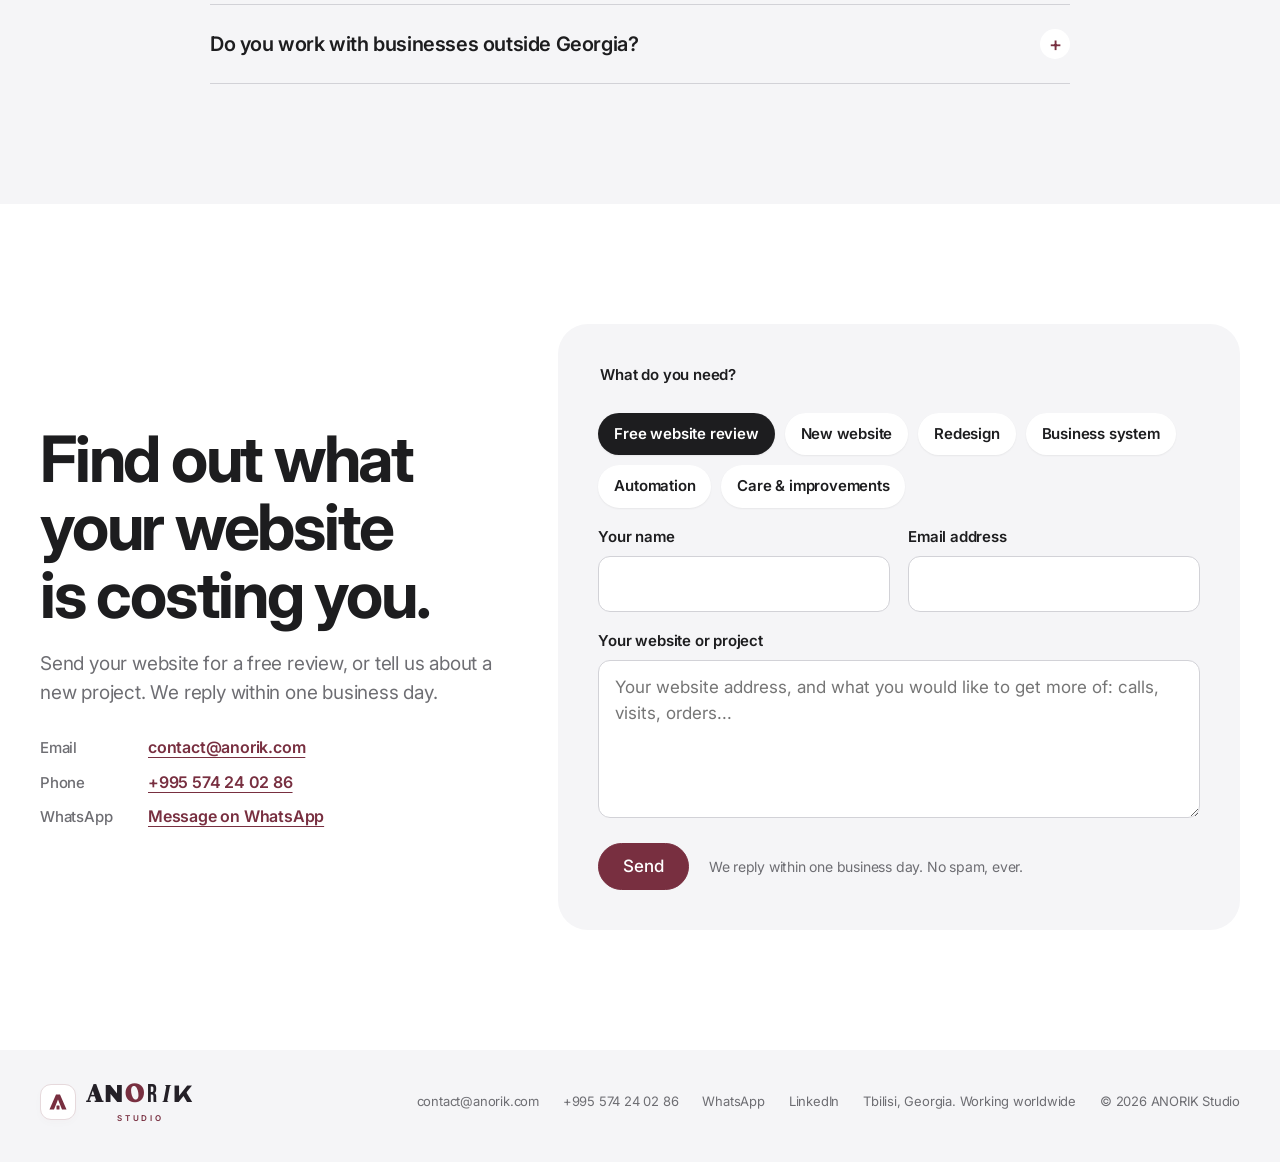
==== commit ab8a0036: "Wordmark: each ANORIK letter in its own typeface at equal cap height, font-shuffle on load and hover" ====
--- a/index.html
+++ b/index.html
@@ -9,7 +9,7 @@
 <meta name="twitter:card" content="summary_large_image"><meta name="twitter:title" content="ANORIK Studio | Websites that bring customers to your business"><meta name="twitter:description" content="Websites and marketing that bring customers, for businesses of every type. Get a free review of your website."><meta name="twitter:image" content="https://anorik.com/assets/og-image.png">
 <script type="application/ld+json">{"@context":"https://schema.org","@graph":[{"@type":"ProfessionalService","@id":"https://anorik.com/#studio","name":"ANORIK Studio","url":"https://anorik.com/","logo":"https://anorik.com/assets/favicon-180.png","image":"https://anorik.com/assets/og-image.png","description":"Websites, online stores and business systems built to bring calls, messages, visits and orders. For businesses of every type. Get a free website review. Tbilisi, working worldwide.","email":"contact@anorik.com","telephone":"+995 574 24 02 86","address":{"@type":"PostalAddress","addressLocality":"Tbilisi","addressCountry":"GE"},"areaServed":[{"@type":"Country","name":"Georgia"},"Worldwide"],"knowsLanguage":["en","ka"],"founder":{"@type":"Person","name":"Anri Guliashvili","sameAs":"https://www.linkedin.com/in/anri-guliashvili-5b4673323/"},"sameAs":["https://www.linkedin.com/in/anri-guliashvili-5b4673323/"],"hasOfferCatalog":{"@type":"OfferCatalog","name":"Services","itemListElement":[{"@type":"Offer","itemOffered":{"@type":"Service","name":"Website design and development"}},{"@type":"Offer","itemOffered":{"@type":"Service","name":"Online stores"}},{"@type":"Offer","itemOffered":{"@type":"Service","name":"Launch and marketing setup"}},{"@type":"Offer","itemOffered":{"@type":"Service","name":"Business systems and admin panels"}},{"@type":"Offer","itemOffered":{"@type":"Service","name":"AI agents and business automation"}},{"@type":"Offer","itemOffered":{"@type":"Service","name":"Website maintenance and improvements"}}]}},{"@type":"WebSite","@id":"https://anorik.com/#website","url":"https://anorik.com/","name":"ANORIK Studio","inLanguage":["en","ka"],"publisher":{"@id":"https://anorik.com/#studio"}}]}</script>
 <link rel="icon" href="assets/favicon.svg?v=3" type="image/svg+xml"><link rel="apple-touch-icon" href="assets/favicon-180.png?v=3">
-<link rel="preconnect" href="https://fonts.googleapis.com"><link rel="preconnect" href="https://fonts.gstatic.com" crossorigin><link rel="stylesheet" href="https://fonts.googleapis.com/css2?family=Inter:wght@400;500;600;700&family=Cinzel+Decorative:wght@700&family=Marcellus&family=Cormorant+SC:wght@600&family=Forum&family=Prata&family=Cinzel:wght@500&display=swap"><link rel="stylesheet" href="style.css"></head><body><div id="anorik-refined-studio" data-language="en" lang="en">
+<link rel="preconnect" href="https://fonts.googleapis.com"><link rel="preconnect" href="https://fonts.gstatic.com" crossorigin><link rel="stylesheet" href="https://fonts.googleapis.com/css2?family=Inter:wght@400;500;600;700&display=swap"><link rel="stylesheet" href="style.css"></head><body><div id="anorik-refined-studio" data-language="en" lang="en">
 
 <header class="x-head" id="al-top">
 <div class="x-wrap x-head-row">
--- a/style.css
+++ b/style.css
@@ -736,7 +736,6 @@
 
 /* scroll reveal (class added by app.js only) */
 #anorik-refined-studio.x-anim .x-rv{opacity:0;transform:translateY(32px);transition:opacity .9s var(--ease) var(--d,0s),transform 1s var(--ease) var(--d,0s)}
-#anorik-refined-studio.x-anim .x-case-shot.x-rv{transform:translateY(40px) scale(.94)}
 #anorik-refined-studio.x-anim .x-rv.is-in{opacity:1;transform:none}
 
 /* responsive */
@@ -809,3 +808,91 @@
   #anorik-refined-studio.x-bar-hidden .x-mobile-bar{transform:translateY(110%);opacity:0;pointer-events:none}
 }
 #anorik-refined-studio .x-head{background:rgba(255,255,255,.92)}
+
+/* ===== Scroll-driven motion ===== */
+/* hero: headline words sharpen in, then the copy eases back as you scroll on */
+#anorik-refined-studio .x-hero h1.x-words{animation:none}
+#anorik-refined-studio .x-w{display:inline-block;opacity:0;filter:blur(14px);transform:translateY(.35em);animation:x-word 1.1s var(--ease) forwards;animation-delay:calc(.15s + var(--wi) * 70ms)}
+@keyframes x-word{to{opacity:1;filter:blur(0);transform:none}}
+#anorik-refined-studio.x-motion .x-hero-copy{opacity:calc(1 - var(--hp,0) * .85);transform:translateY(calc(var(--hp,0) * -40px)) scale(calc(1 - var(--hp,0) * .06));will-change:transform,opacity}
+/* section titles blur in */
+#anorik-refined-studio.x-anim .x-section-title.x-rv,#anorik-refined-studio.x-anim .x-case-head.x-rv,#anorik-refined-studio.x-anim .x-stats-head.x-rv{filter:blur(10px);transition:opacity .9s var(--ease) var(--d,0s),transform 1s var(--ease) var(--d,0s),filter 1s var(--ease) var(--d,0s)}
+#anorik-refined-studio.x-anim .x-rv.is-in{filter:none}
+#anorik-refined-studio.x-anim .x-chart.x-rv{transform:translateY(48px) scale(.96)}
+#anorik-refined-studio.x-anim .x-chart.x-rv.is-in{transform:none}
+/* case study screenshot grows into view */
+#anorik-refined-studio.x-motion .x-case-shot{perspective:1400px}
+#anorik-refined-studio.x-motion .x-case-shot .x-browser{transform-origin:50% 0;transform:translateY(calc((1 - var(--sp,1)) * 60px)) scale(calc(.72 + var(--sp,1) * .28)) rotateX(calc((1 - var(--sp,1)) * 14deg));opacity:calc(.35 + var(--sp,1) * .65);will-change:transform}
+/* about: words light up while scrolling */
+#anorik-refined-studio .x-about-text{font-weight:600;font-size:clamp(24px,2.7vw,40px);line-height:1.3;letter-spacing:-.025em;max-width:30em;color:#f5f5f7}
+#anorik-refined-studio[data-language=ka] .x-about-text{font-size:clamp(20px,2vw,28px);line-height:1.55;letter-spacing:0}
+#anorik-refined-studio .x-aw{color:#3a3a3d;transition:color .35s ease}
+#anorik-refined-studio .x-aw.on{color:#f5f5f7}
+/* process: progress line and steps lighting up */
+#anorik-refined-studio.x-motion .x-steps{position:relative;padding-top:28px}
+#anorik-refined-studio.x-motion .x-steps:before,#anorik-refined-studio.x-motion .x-steps:after{content:'';position:absolute;left:0;right:0;top:0;height:3px;border-radius:3px;background:#e8e8ed}
+#anorik-refined-studio.x-motion .x-steps:after{background:var(--wine-grad);transform-origin:left;transform:scaleX(var(--pp,0))}
+#anorik-refined-studio.x-motion .x-steps li{transition:opacity .6s var(--ease),transform .6s var(--ease)}
+#anorik-refined-studio.x-motion .x-steps li:not(.on){opacity:.35;transform:translateY(10px)}
+#anorik-refined-studio.x-motion .x-steps li:not(.on):before{filter:grayscale(1)}
+/* pointer spotlight on cards */
+#anorik-refined-studio .x-spot{position:relative;isolation:isolate;overflow:hidden}
+#anorik-refined-studio .x-spot:after{content:'';position:absolute;inset:0;z-index:-1;pointer-events:none;opacity:0;transition:opacity .35s;background:radial-gradient(420px circle at var(--mx,50%) var(--my,50%),rgba(168,71,95,.13),transparent 65%)}
+#anorik-refined-studio .x-about .x-spot:after{background:radial-gradient(420px circle at var(--mx,50%) var(--my,50%),rgba(211,141,158,.18),transparent 65%)}
+#anorik-refined-studio .x-spot:hover:after{opacity:1}
+@media(max-width:600px){
+  #anorik-refined-studio.x-motion .x-steps{padding-top:0;padding-left:22px}
+  #anorik-refined-studio.x-motion .x-steps:before,#anorik-refined-studio.x-motion .x-steps:after{left:0;right:auto;top:0;bottom:0;width:3px;height:auto}
+  #anorik-refined-studio.x-motion .x-steps:after{transform-origin:top;transform:scaleY(var(--pp,0))}
+  #anorik-refined-studio.x-motion .x-case-shot .x-browser{transform:scale(calc(.86 + var(--sp,1) * .14));rotate:none}
+}
+#anorik-refined-studio .x-head{transition:background-color .4s ease,border-color .4s ease}
+#anorik-refined-studio.x-head-dark .x-head{background:rgba(22,22,23,.82);border-bottom-color:rgba(255,255,255,.08)}
+#anorik-refined-studio.x-head-dark .x-head .al-brand-name{color:#f5f5f7}
+#anorik-refined-studio.x-head-dark .x-head .al-brand-descriptor{color:#d38d9e}
+#anorik-refined-studio.x-head-dark .x-nav a,#anorik-refined-studio.x-head-dark .x-nav-mobile a{color:#f5f5f7}
+#anorik-refined-studio.x-head-dark .x-nav a[aria-current],#anorik-refined-studio.x-head-dark .x-nav-mobile a[aria-current]{color:#e9a9b8}
+#anorik-refined-studio.x-head-dark .x-locale{background:rgba(255,255,255,.12)}
+#anorik-refined-studio.x-head-dark .x-locale a{color:#f5f5f7}
+#anorik-refined-studio.x-head-dark .x-locale a[aria-current]{background:#f5f5f7;color:#1d1d1f}
+/* mobile chart fix: bars start at the left edge and fill exactly their percentage of the track */
+@media(max-width:640px){
+  #anorik-refined-studio .x-bar-col{height:12px;border:0;border-radius:999px;background:#ececf0;overflow:visible}
+  #anorik-refined-studio .x-bar-fill{left:0;right:auto;top:0;bottom:0;height:auto;width:calc(var(--v) * 1%);border-radius:999px}
+}
+
+/* ===== ANORIK wordmark: every letter its own typeface, equal cap height ===== */
+@font-face{font-family:'wm-abril';src:url('/assets/wordmark/abril.woff') format('woff');font-display:swap;size-adjust:100.0%}
+@font-face{font-family:'wm-archivo';src:url('/assets/wordmark/archivo.woff') format('woff');font-display:swap;size-adjust:101.7%}
+@font-face{font-family:'wm-bebas';src:url('/assets/wordmark/bebas.woff') format('woff');font-display:swap;size-adjust:100.0%}
+@font-face{font-family:'wm-bodoni';src:url('/assets/wordmark/bodoni.woff') format('woff');font-display:swap;size-adjust:93.3%}
+@font-face{font-family:'wm-cinzel';src:url('/assets/wordmark/cinzel.woff') format('woff');font-display:swap;size-adjust:83.5%}
+@font-face{font-family:'wm-cormorant';src:url('/assets/wordmark/cormorant.woff') format('woff');font-display:swap;size-adjust:112.0%}
+@font-face{font-family:'wm-dmserif';src:url('/assets/wordmark/dmserif.woff') format('woff');font-display:swap;size-adjust:106.1%}
+@font-face{font-family:'wm-fraunces';src:url('/assets/wordmark/fraunces.woff') format('woff');font-display:swap;size-adjust:100.0%}
+@font-face{font-family:'wm-grotesk';src:url('/assets/wordmark/grotesk.woff') format('woff');font-display:swap;size-adjust:100.0%}
+@font-face{font-family:'wm-italiana';src:url('/assets/wordmark/italiana.woff') format('woff');font-display:swap;size-adjust:100.0%}
+@font-face{font-family:'wm-majormono';src:url('/assets/wordmark/majormono.woff') format('woff');font-display:swap;size-adjust:100.4%}
+@font-face{font-family:'wm-monoton';src:url('/assets/wordmark/monoton.woff') format('woff');font-display:swap;size-adjust:86.5%}
+@font-face{font-family:'wm-playfair';src:url('/assets/wordmark/playfair.woff') format('woff');font-display:swap;size-adjust:92.8%}
+@font-face{font-family:'wm-plexserif';src:url('/assets/wordmark/plexserif.woff') format('woff');font-display:swap;size-adjust:100.3%}
+@font-face{font-family:'wm-righteous';src:url('/assets/wordmark/righteous.woff') format('woff');font-display:swap;size-adjust:100.0%}
+@font-face{font-family:'wm-rubikmono';src:url('/assets/wordmark/rubikmono.woff') format('woff');font-display:swap;size-adjust:100.0%}
+@font-face{font-family:'wm-syne';src:url('/assets/wordmark/syne.woff') format('woff');font-display:swap;size-adjust:109.4%}
+@font-face{font-family:'wm-unbounded';src:url('/assets/wordmark/unbounded.woff') format('woff');font-display:swap;size-adjust:93.3%}
+#anorik-refined-studio .al-brand-name{display:flex;align-items:baseline;gap:.04em;font-size:30px;line-height:1;letter-spacing:0;color:var(--ink)}
+#anorik-refined-studio .al-brand-name>span{display:inline-block;font-weight:400;font-style:normal;font-size:1em;line-height:1;min-width:.5em;text-align:center}
+#anorik-refined-studio .al-brand-name .al-letter-a{font-family:'wm-abril',Georgia,serif}
+#anorik-refined-studio .al-brand-name .al-letter-n{font-family:'wm-archivo',Inter,sans-serif}
+#anorik-refined-studio .al-brand-name .al-letter-o{font-family:'wm-fraunces',Georgia,serif;color:var(--wine)}
+#anorik-refined-studio .al-brand-name .al-letter-r{font-family:'wm-bebas',Inter,sans-serif;font-size:1.06em}
+#anorik-refined-studio .al-brand-name .al-letter-i{font-family:'wm-dmserif',Georgia,serif;font-size:1.04em}
+#anorik-refined-studio .al-brand-name .al-letter-k{font-family:'wm-unbounded',Inter,sans-serif}
+#anorik-refined-studio .al-brand-name.is-shuffling>span{color:var(--ink)}
+#anorik-refined-studio .al-brand-name>span.is-set{animation:wm-set .35s var(--ease,ease) both}
+@keyframes wm-set{0%{transform:scale(1.18)}100%{transform:none}}
+#anorik-refined-studio .x-head .al-logo .al-brand-name{font-size:27px;line-height:28px}
+#anorik-refined-studio .x-footer .al-logo .al-brand-name,#anorik-refined-studio .al-footer .al-logo .al-brand-name{font-size:24px;line-height:25px;gap:.04em}
+#anorik-refined-studio.x-head-dark .x-head .al-brand-name .al-letter-o{color:#e9a9b8}
+#anorik-refined-studio .al-logo .al-brand-descriptor{font-family:Inter,var(--text);font-weight:600}
+#anorik-refined-studio .al-brand-name.is-shuffling>span{white-space:nowrap;overflow:visible;display:inline-flex;justify-content:center}
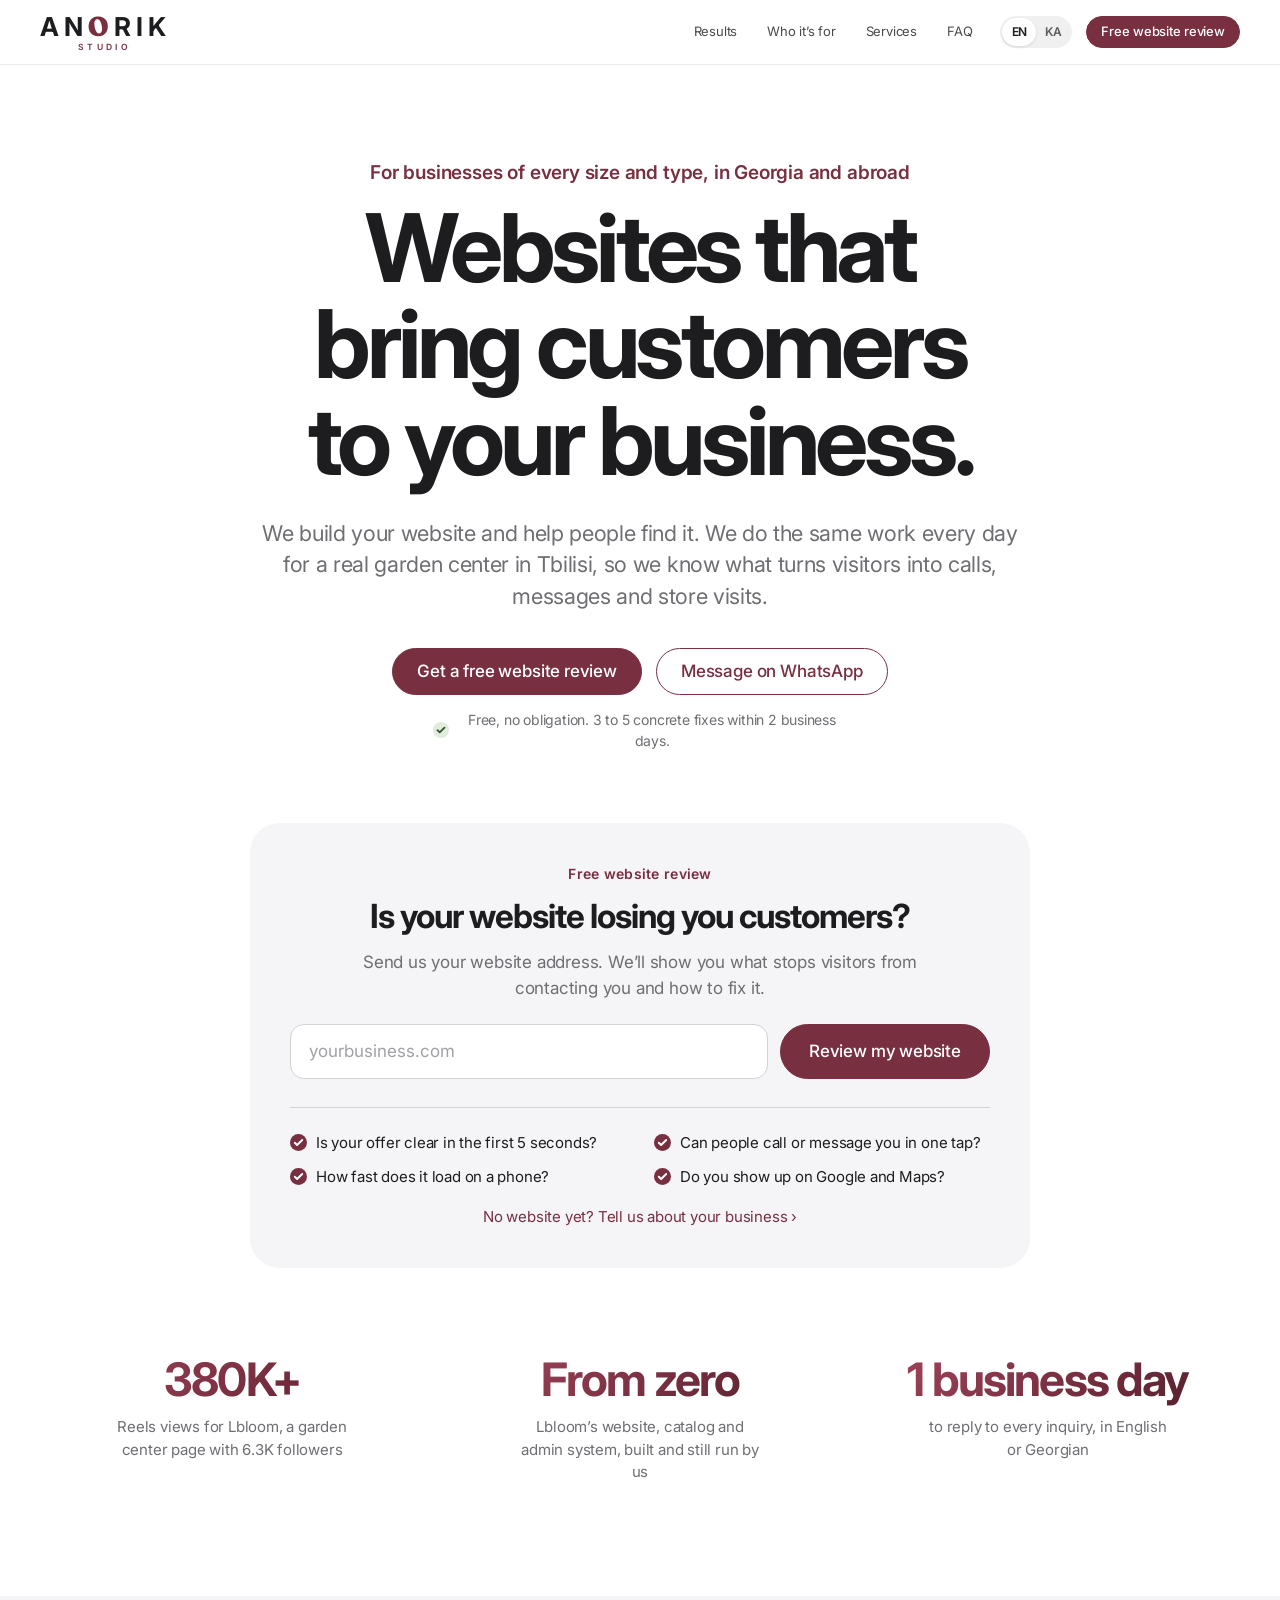
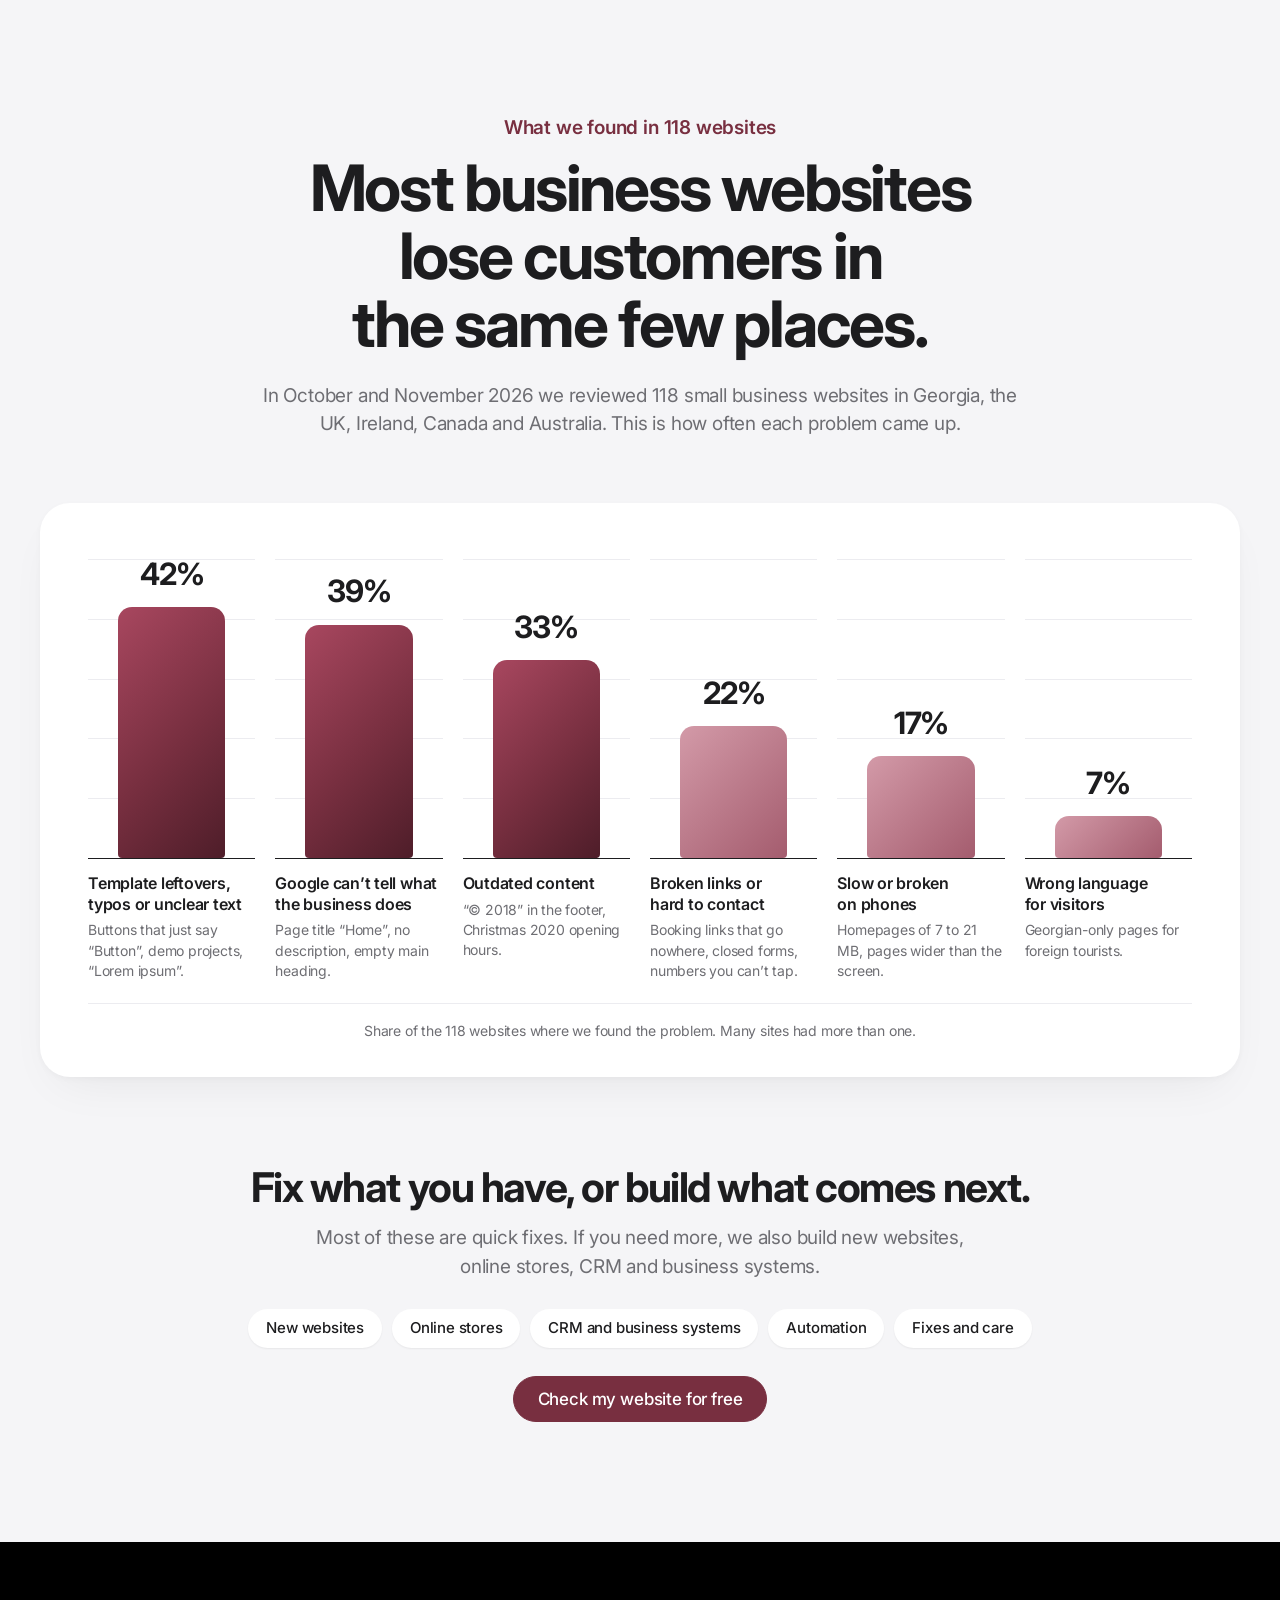
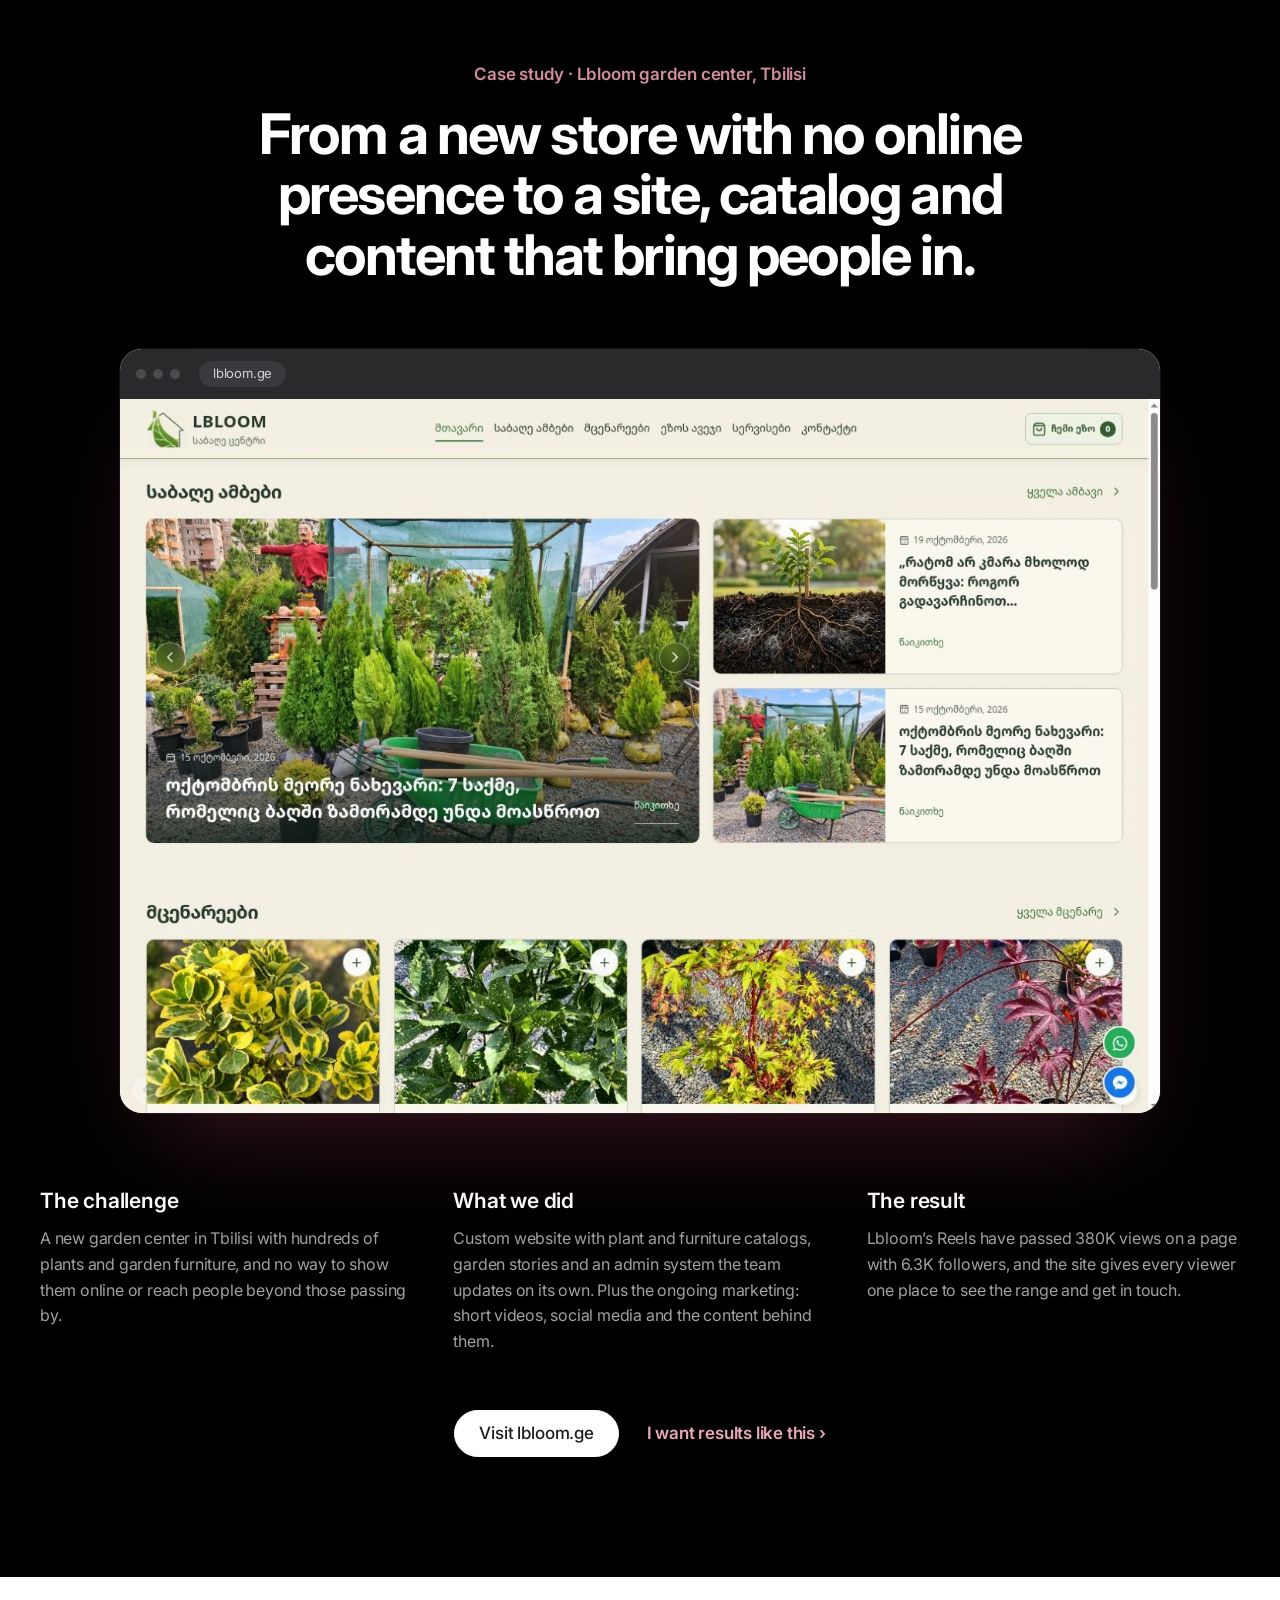
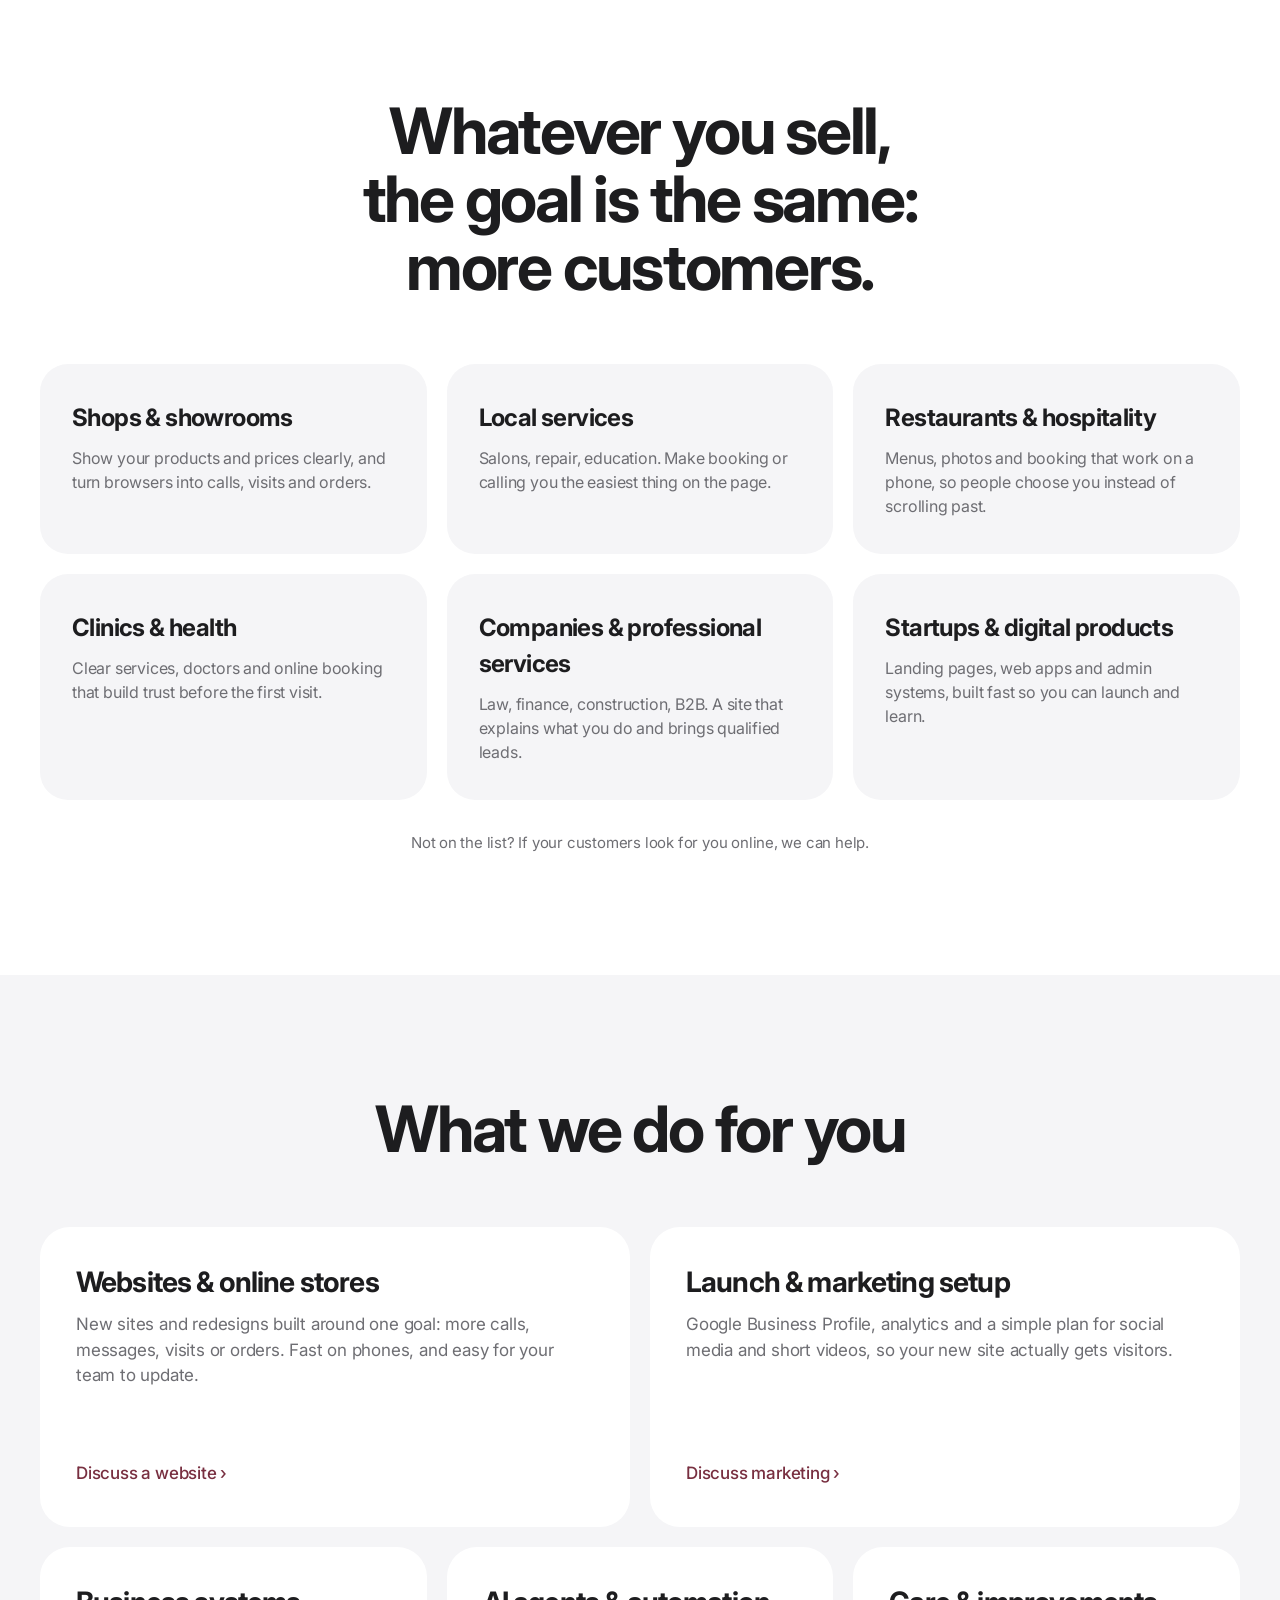
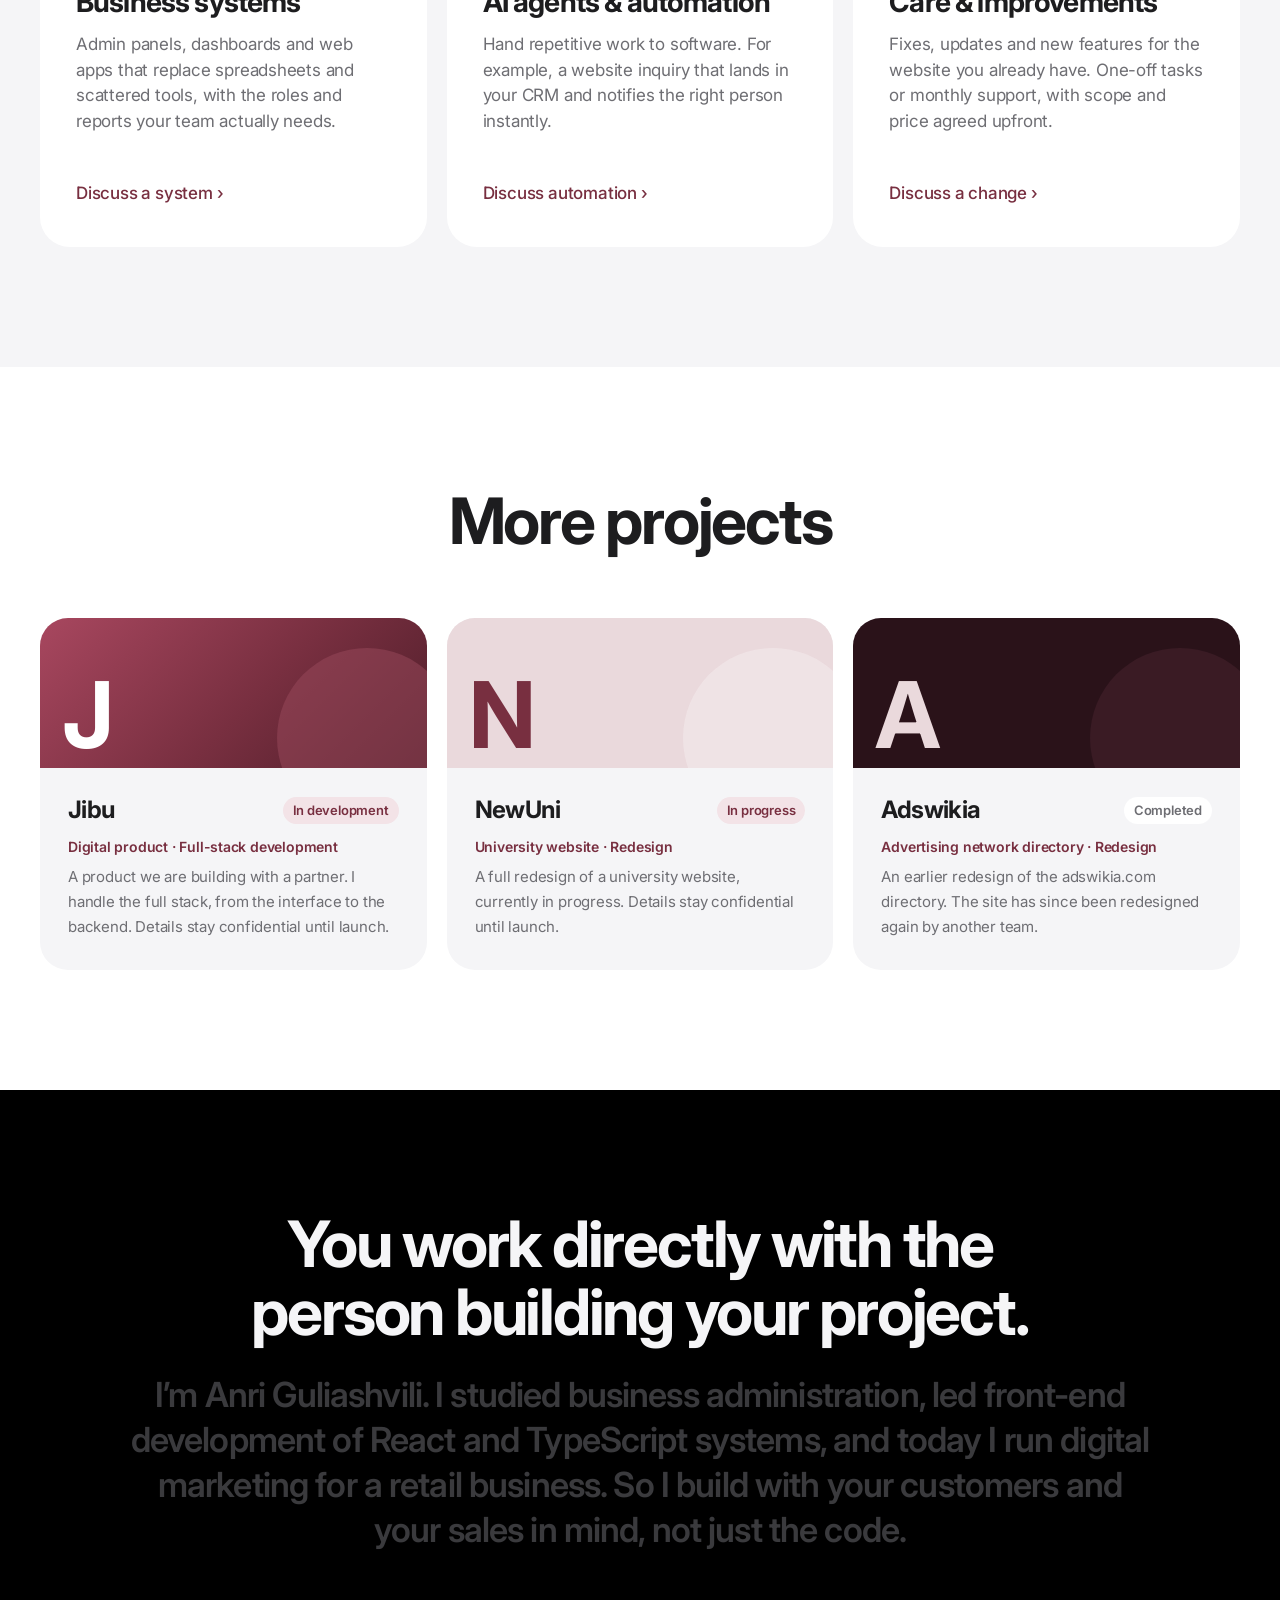
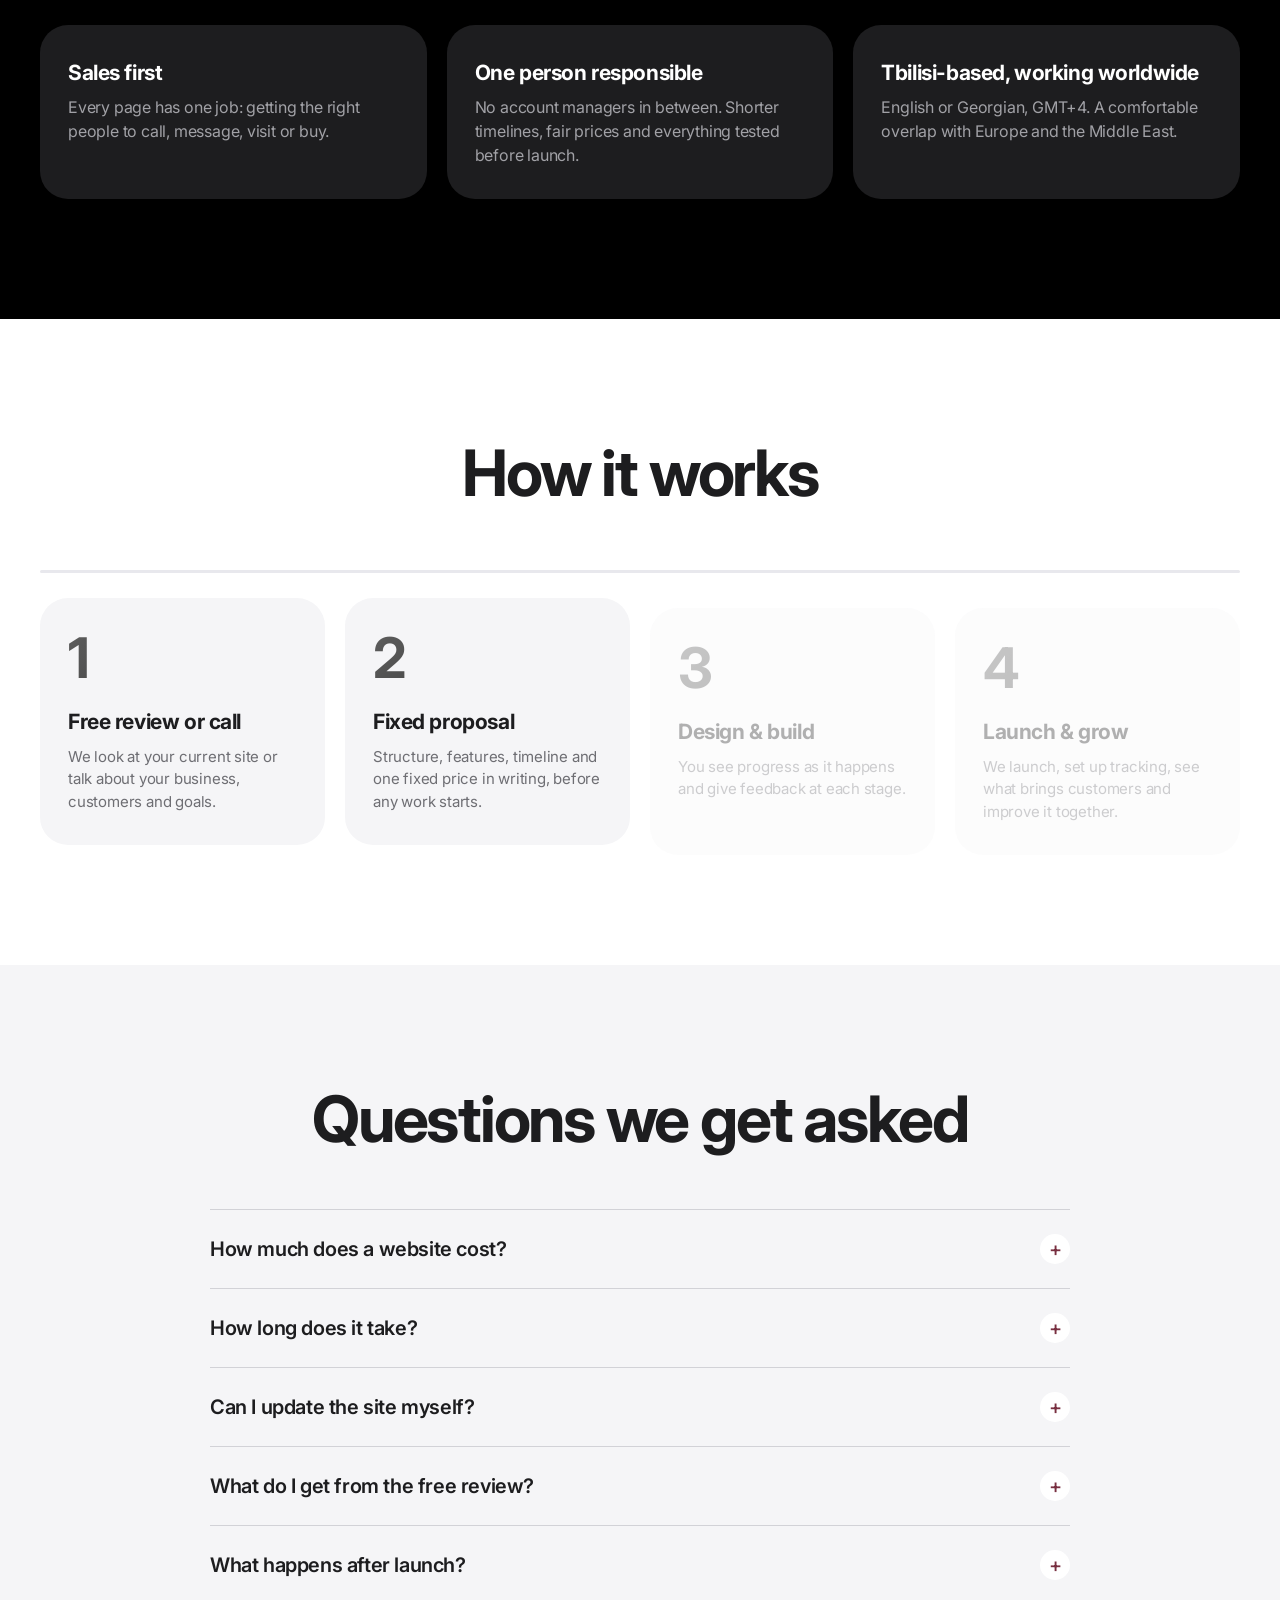
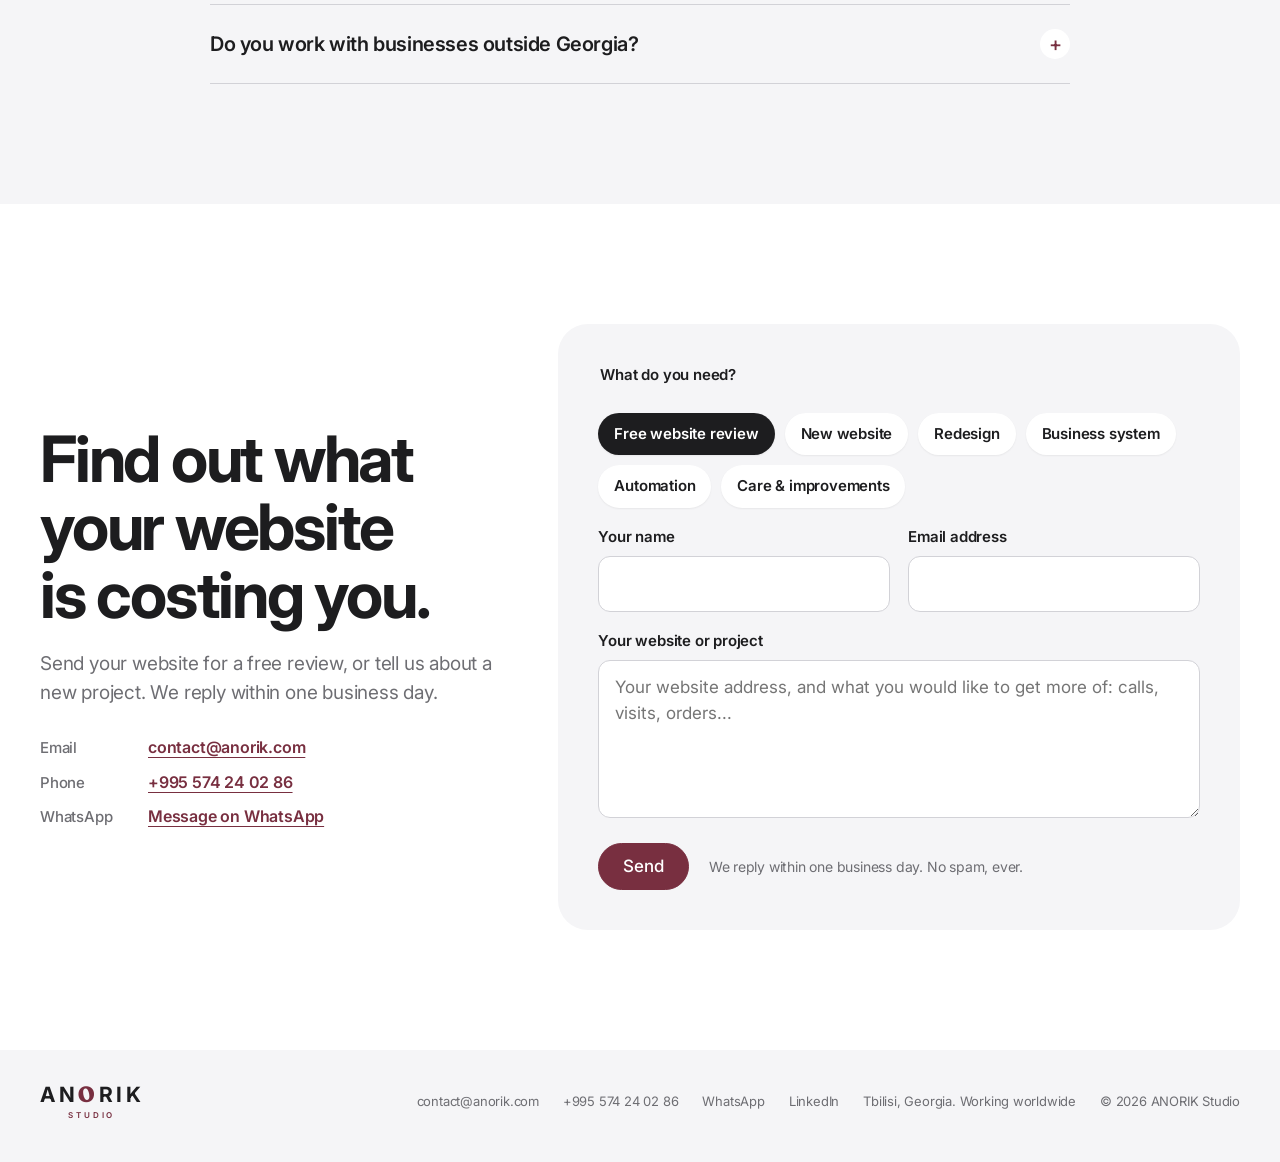
==== commit c5d2d798: "Wordmark v2: ANORIK in Inter with a wine Fraunces O (O shuffles once per session and on hover), icon" ====
--- a/index.html
+++ b/index.html
@@ -13,7 +13,7 @@
 
 <header class="x-head" id="al-top">
 <div class="x-wrap x-head-row">
-<a class="al-logo" href="#al-top" aria-label="ANORIK Studio home"><img class="al-brand-mark" src="assets/mark.svg" alt="" aria-hidden="true"><span class="al-brand-type"><strong class="al-brand-name" aria-label="ANORIK"><span class="al-letter-a" aria-hidden="true">A</span><span class="al-letter-n" aria-hidden="true">N</span><span class="al-letter-o" aria-hidden="true">O</span><span class="al-letter-r" aria-hidden="true">R</span><span class="al-letter-i" aria-hidden="true">I</span><span class="al-letter-k" aria-hidden="true">K</span></strong><small class="al-brand-descriptor">STUDIO</small></span></a>
+<a class="al-logo" href="#al-top" aria-label="ANORIK Studio home"><span class="al-brand-type"><strong class="al-brand-name" aria-label="ANORIK"><span class="al-letter-a" aria-hidden="true">A</span><span class="al-letter-n" aria-hidden="true">N</span><span class="al-letter-o" aria-hidden="true">O</span><span class="al-letter-r" aria-hidden="true">R</span><span class="al-letter-i" aria-hidden="true">I</span><span class="al-letter-k" aria-hidden="true">K</span></strong><small class="al-brand-descriptor">STUDIO</small></span></a>
 <nav class="x-nav" aria-label="Main navigation"><a href="#work"><span data-en="Results" data-ka="შედეგები">Results</span></a><a href="#for"><span data-en="Who it’s for" data-ka="ვისთვის">Who it’s for</span></a><a href="#services"><span data-en="Services" data-ka="სერვისები">Services</span></a><a href="#faq"><span data-en="FAQ" data-ka="კითხვები">FAQ</span></a></nav>
 <div class="x-head-actions"><nav class="x-locale" aria-label="Language"><a href="/" hreflang="en" lang="en" data-language-button="en" aria-current="true">EN</a><a href="/ka/" hreflang="ka" lang="ka" data-language-button="ka">KA</a></nav><a class="x-btn x-btn-small" href="#contact" data-pick-kind="Free website review"><span data-en="Free website review" data-ka="უფასო აუდიტი">Free website review</span></a></div>
 </div>
@@ -260,7 +260,7 @@
 
 <footer class="x-footer al-footer">
 <div class="x-wrap x-footer-row">
-<a class="al-logo" href="#al-top" aria-label="ANORIK Studio home"><img class="al-brand-mark" src="assets/mark.svg" alt="" aria-hidden="true"><span class="al-brand-type"><strong class="al-brand-name" aria-label="ANORIK"><span class="al-letter-a" aria-hidden="true">A</span><span class="al-letter-n" aria-hidden="true">N</span><span class="al-letter-o" aria-hidden="true">O</span><span class="al-letter-r" aria-hidden="true">R</span><span class="al-letter-i" aria-hidden="true">I</span><span class="al-letter-k" aria-hidden="true">K</span></strong><small class="al-brand-descriptor">STUDIO</small></span></a>
+<a class="al-logo" href="#al-top" aria-label="ANORIK Studio home"><span class="al-brand-type"><strong class="al-brand-name" aria-label="ANORIK"><span class="al-letter-a" aria-hidden="true">A</span><span class="al-letter-n" aria-hidden="true">N</span><span class="al-letter-o" aria-hidden="true">O</span><span class="al-letter-r" aria-hidden="true">R</span><span class="al-letter-i" aria-hidden="true">I</span><span class="al-letter-k" aria-hidden="true">K</span></strong><small class="al-brand-descriptor">STUDIO</small></span></a>
 <div class="x-footer-info"><a href="mailto:contact@anorik.com">contact@anorik.com</a><a href="tel:+995574240286">+995 574 24 02 86</a><a href="https://wa.me/995574240286" target="_blank" rel="noopener noreferrer">WhatsApp</a><a href="https://www.linkedin.com/in/anri-guliashvili-5b4673323/" target="_blank" rel="noopener noreferrer">LinkedIn</a><span data-en="Tbilisi, Georgia. Working worldwide" data-ka="თბილისი, საქართველო. ვმუშაობთ მთელ მსოფლიოში">Tbilisi, Georgia. Working worldwide</span><span>© 2026 ANORIK Studio</span></div>
 </div>
 </footer>
--- a/style.css
+++ b/style.css
@@ -896,3 +896,23 @@
 #anorik-refined-studio.x-head-dark .x-head .al-brand-name .al-letter-o{color:#e9a9b8}
 #anorik-refined-studio .al-logo .al-brand-descriptor{font-family:Inter,var(--text);font-weight:600}
 #anorik-refined-studio .al-brand-name.is-shuffling>span{white-space:nowrap;overflow:visible;display:inline-flex;justify-content:center}
+
+/* ===== Wordmark v2: clean ANORIK with a wine O, no icon box ===== */
+#anorik-refined-studio .al-logo{gap:0;height:auto}
+#anorik-refined-studio .al-brand-type{height:auto;gap:5px;align-items:center}
+#anorik-refined-studio .al-brand-name{gap:0;font-size:24px;line-height:1;letter-spacing:0}
+#anorik-refined-studio .al-brand-name>span{font-family:Inter,var(--text)!important;font-weight:700;font-style:normal;font-size:1em;min-width:0;margin-right:.13em;color:var(--ink)}
+#anorik-refined-studio .al-brand-name>span:last-child{margin-right:0}
+#anorik-refined-studio .al-brand-name .al-letter-o{font-family:'wm-fraunces',Georgia,serif!important;font-weight:400;font-size:1.06em;color:var(--wine)}
+#anorik-refined-studio .al-brand-name.is-shuffling .al-letter-o{font-family:var(--wm-f,'wm-fraunces'),Georgia,serif!important}
+#anorik-refined-studio .al-logo .al-brand-descriptor{font-size:8px;line-height:9px;letter-spacing:.62em;padding-left:.62em;font-weight:600;color:var(--wine);text-align:center;width:100%}
+#anorik-refined-studio .x-head .al-logo .al-brand-name{font-size:23px;line-height:24px}
+#anorik-refined-studio .x-footer .al-logo .al-brand-name,#anorik-refined-studio .al-footer .al-logo .al-brand-name{font-size:21px;line-height:22px}
+#anorik-refined-studio.x-head-dark .x-head .al-brand-name>span{color:#f5f5f7}
+#anorik-refined-studio.x-head-dark .x-head .al-brand-name .al-letter-o{color:#e9a9b8}
+#anorik-refined-studio.x-head-dark .x-head .al-brand-descriptor{color:#d38d9e}
+#anorik-refined-studio .al-brand-name .al-letter-o.is-set{animation:wm-set .4s var(--ease,ease) both}
+@media(max-width:520px){#anorik-refined-studio .x-head .al-logo .al-brand-name{font-size:22px}}
+@media(min-width:981px){#anorik-refined-studio .x-head .al-logo .al-brand-name{font-size:26px;line-height:27px}#anorik-refined-studio .x-head .al-logo .al-brand-descriptor{font-size:8.5px}}
+#anorik-refined-studio .al-brand-name>span[class]{font-weight:700!important;font-size:1em}
+#anorik-refined-studio .al-brand-name>span.al-letter-o{font-weight:400!important;font-size:1.06em}
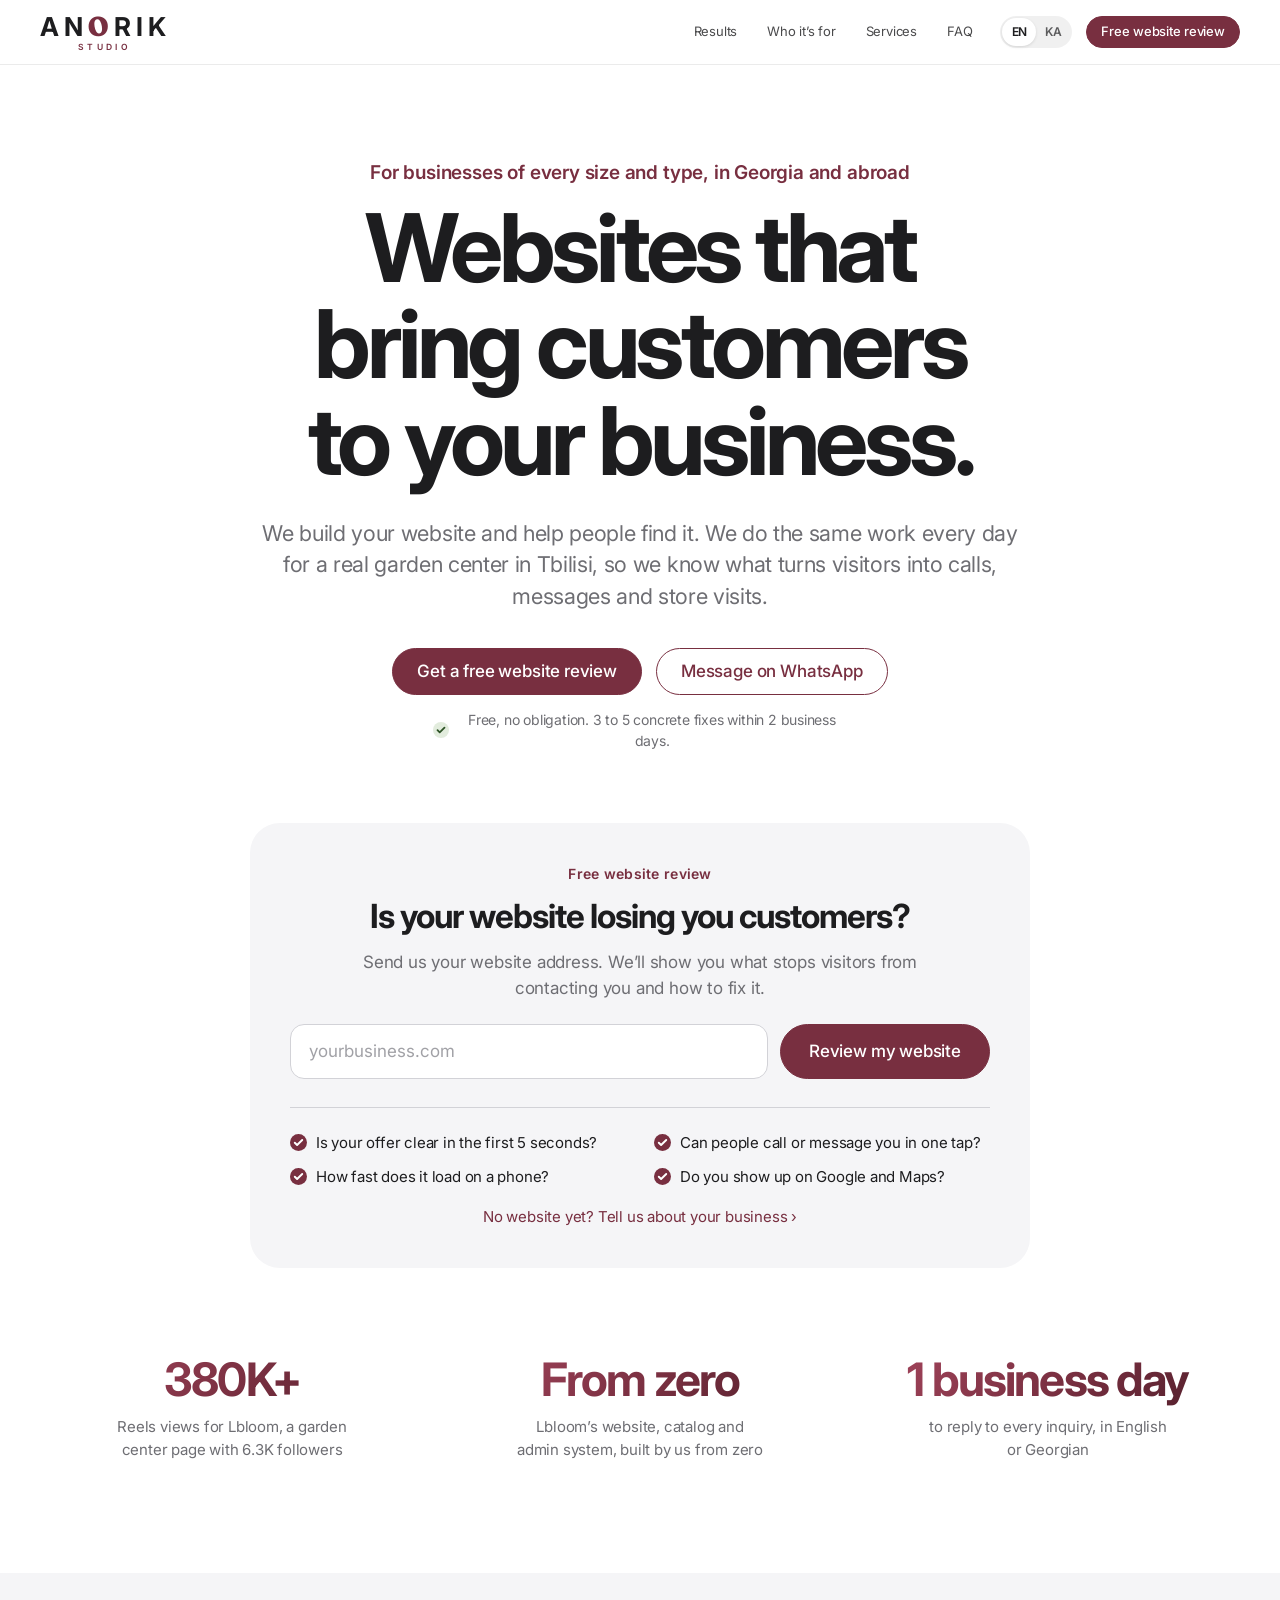
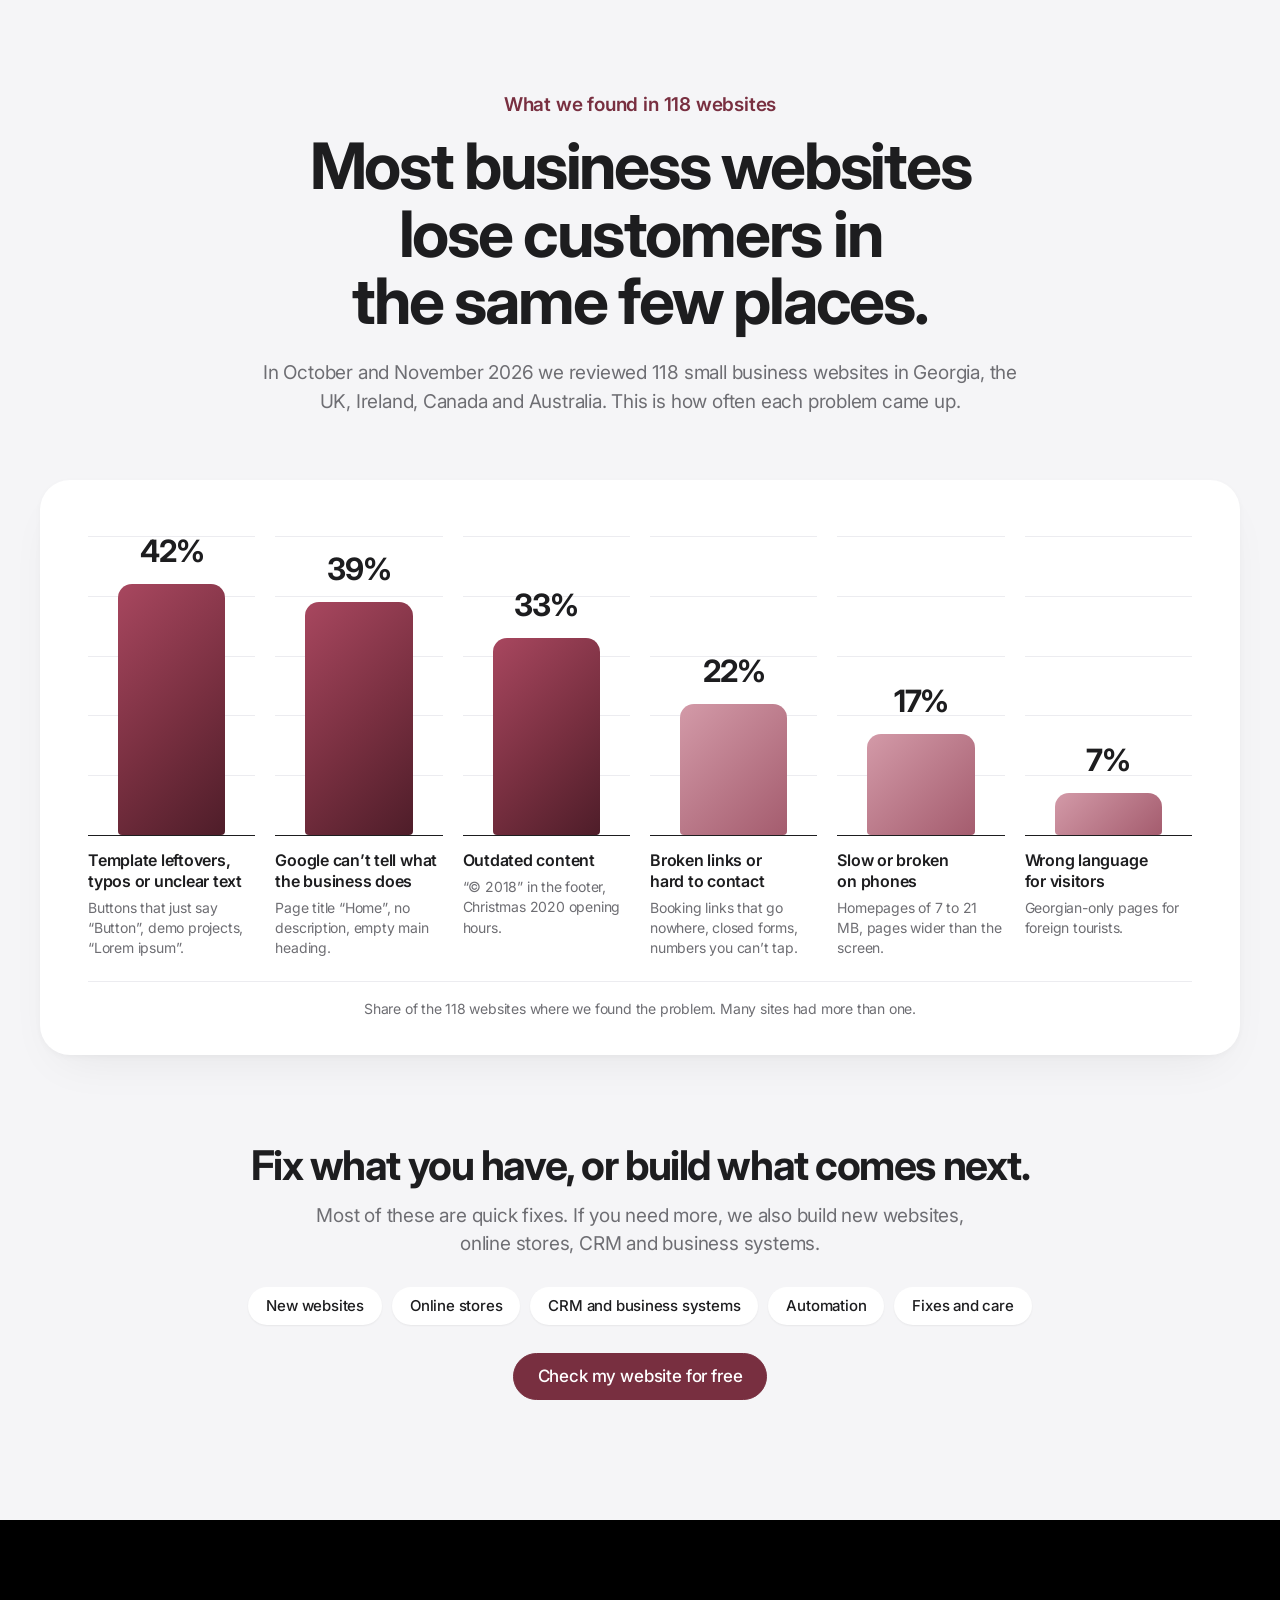
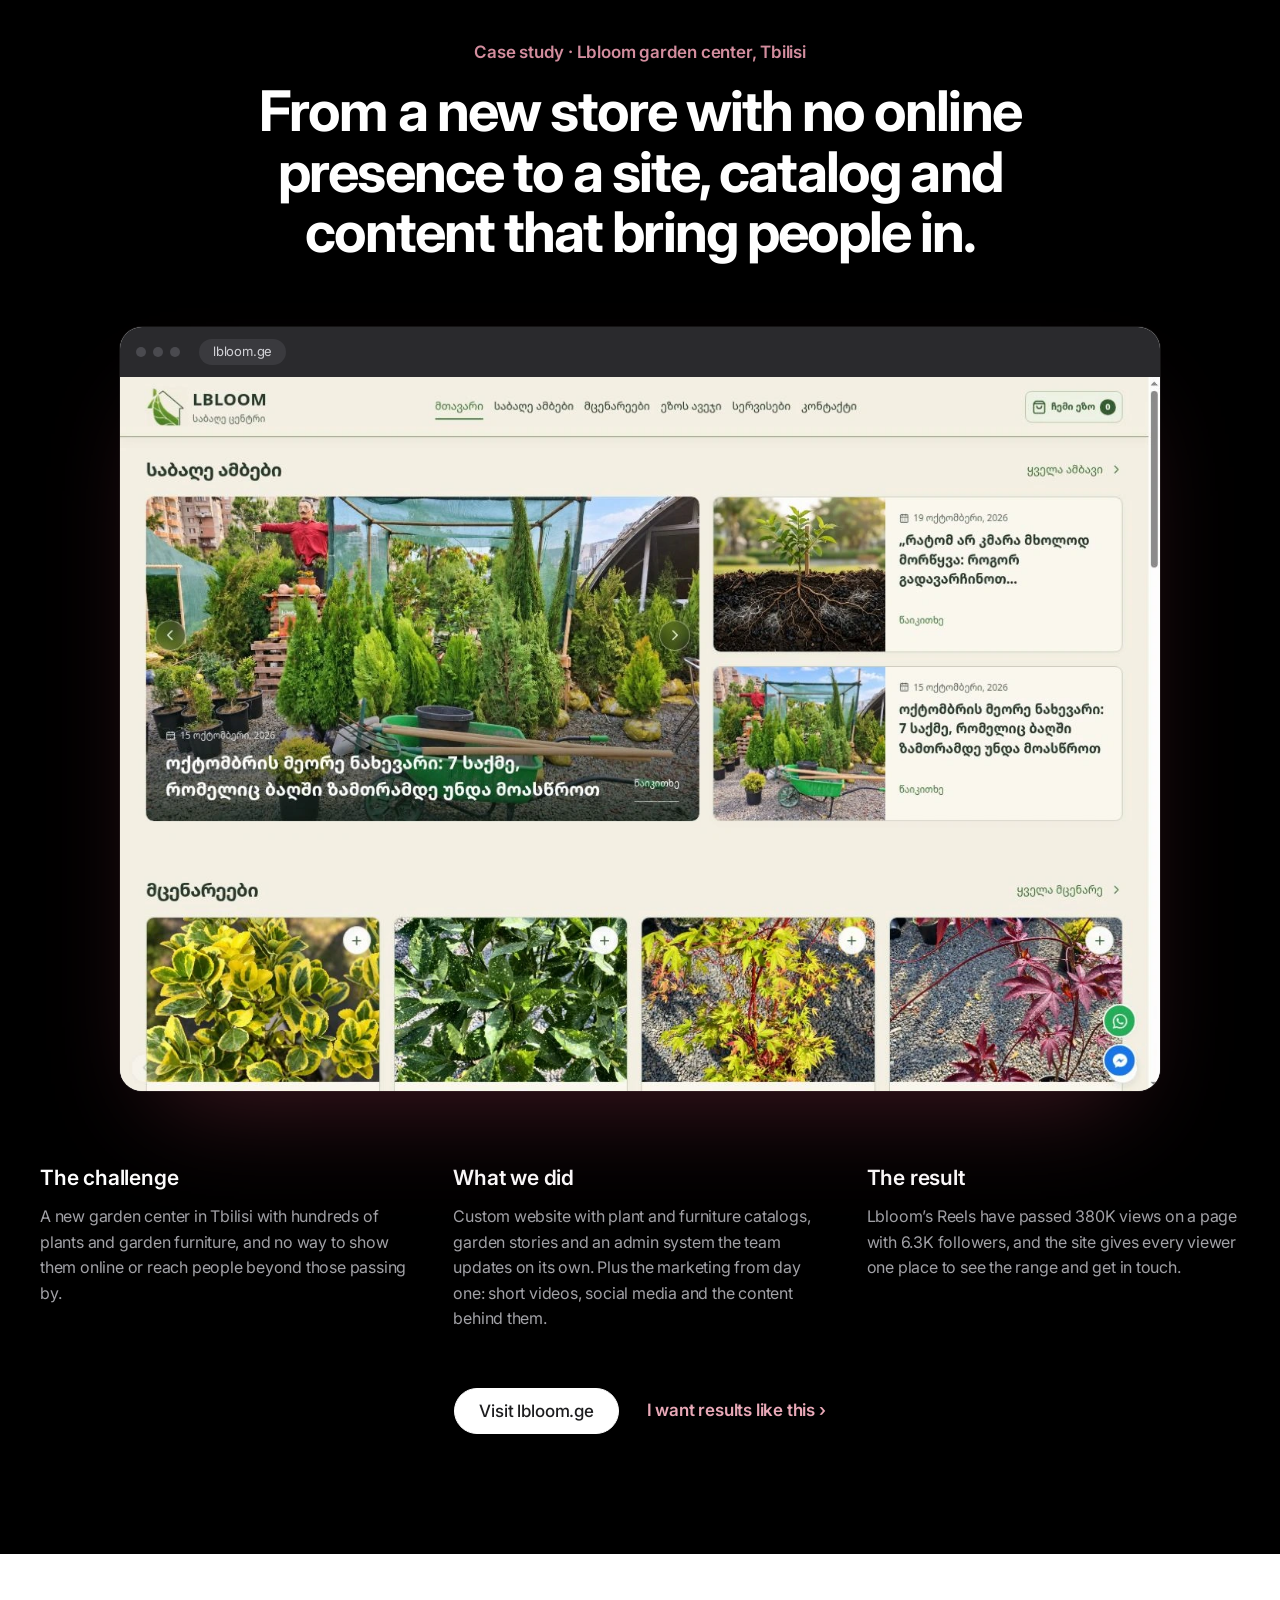
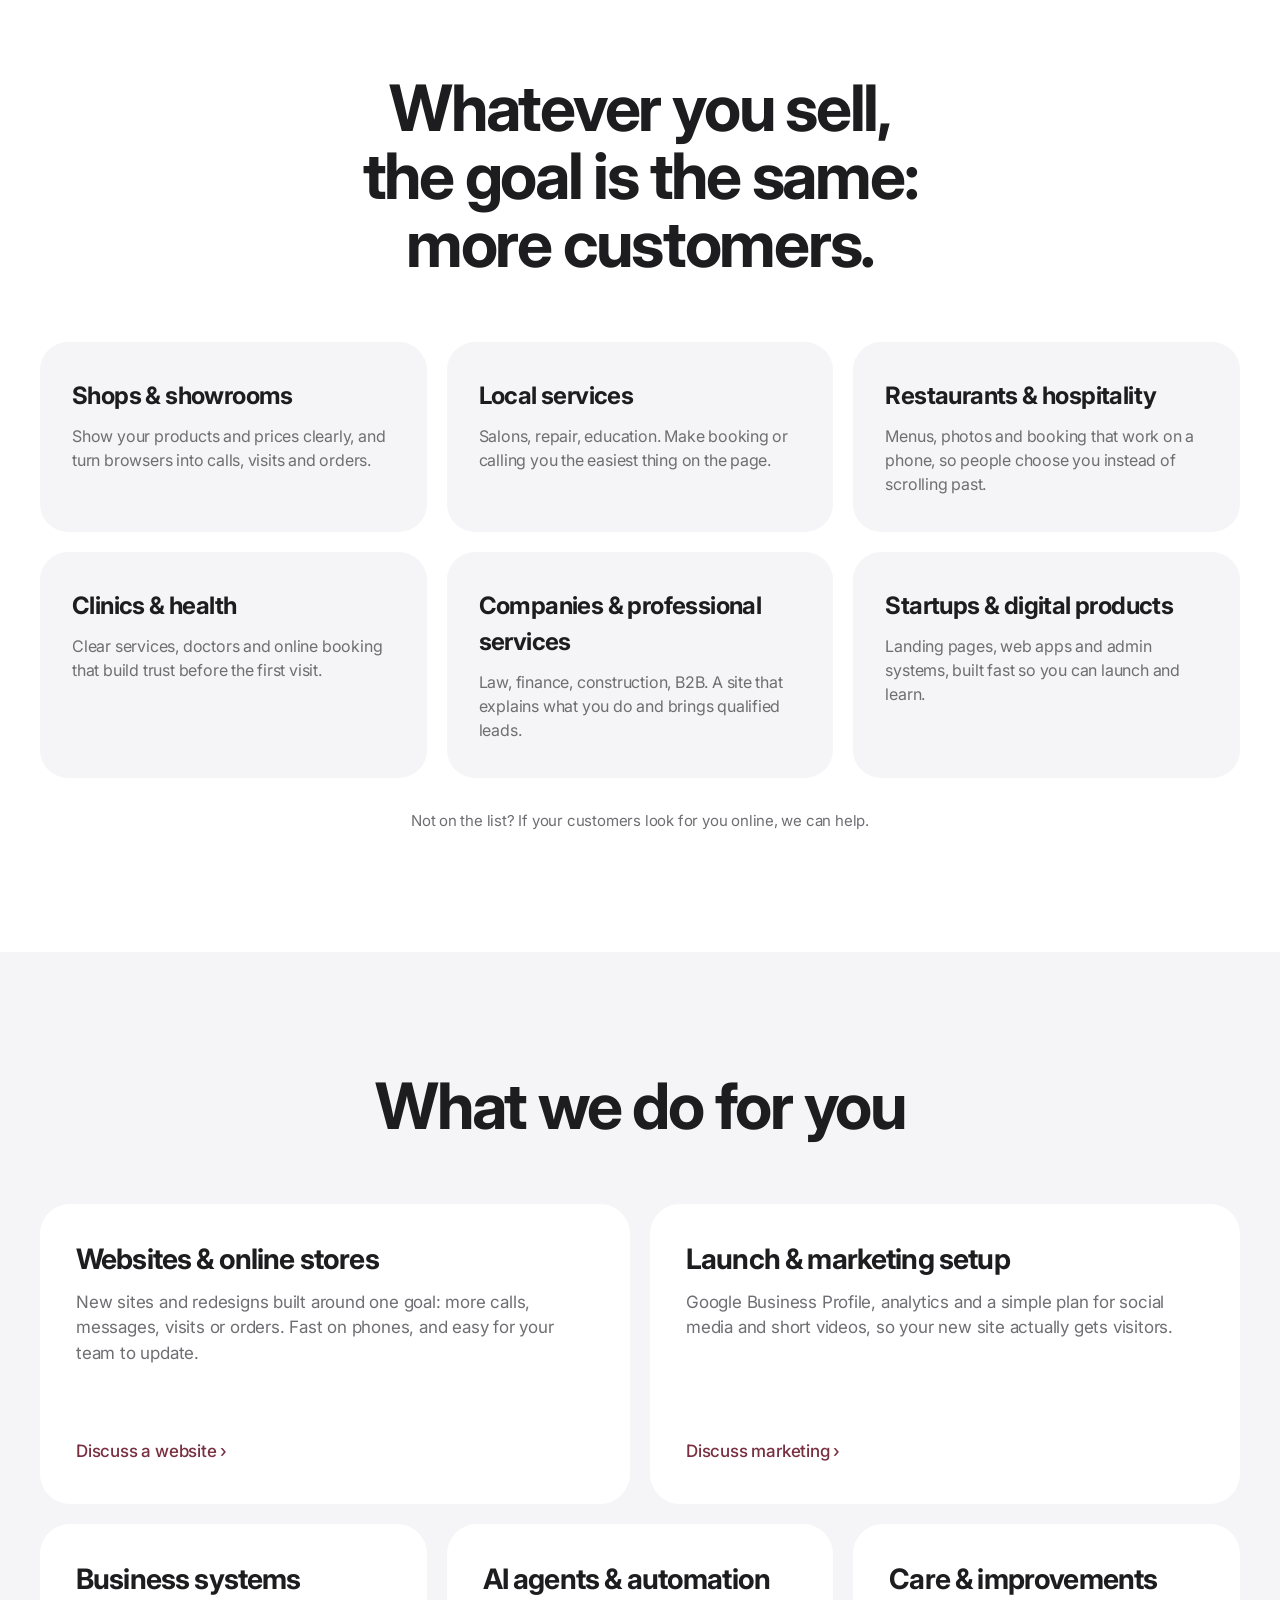
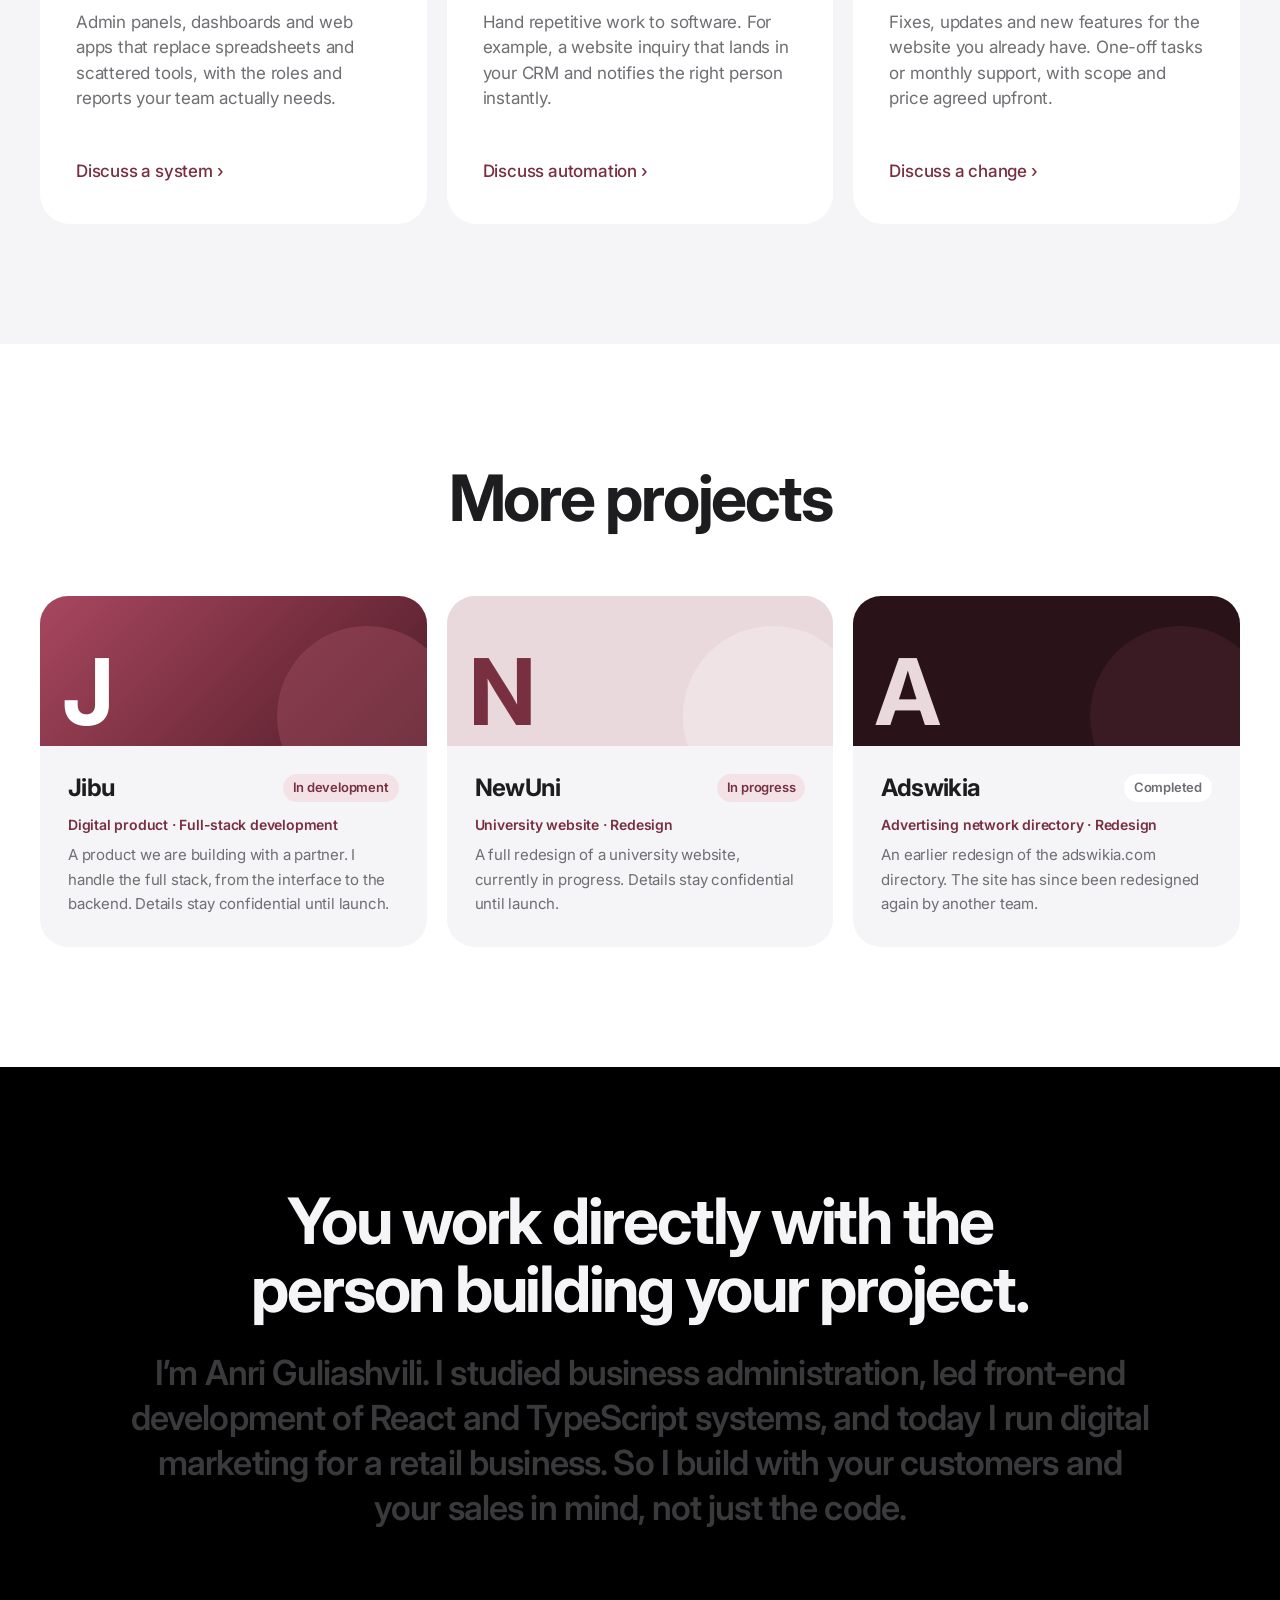
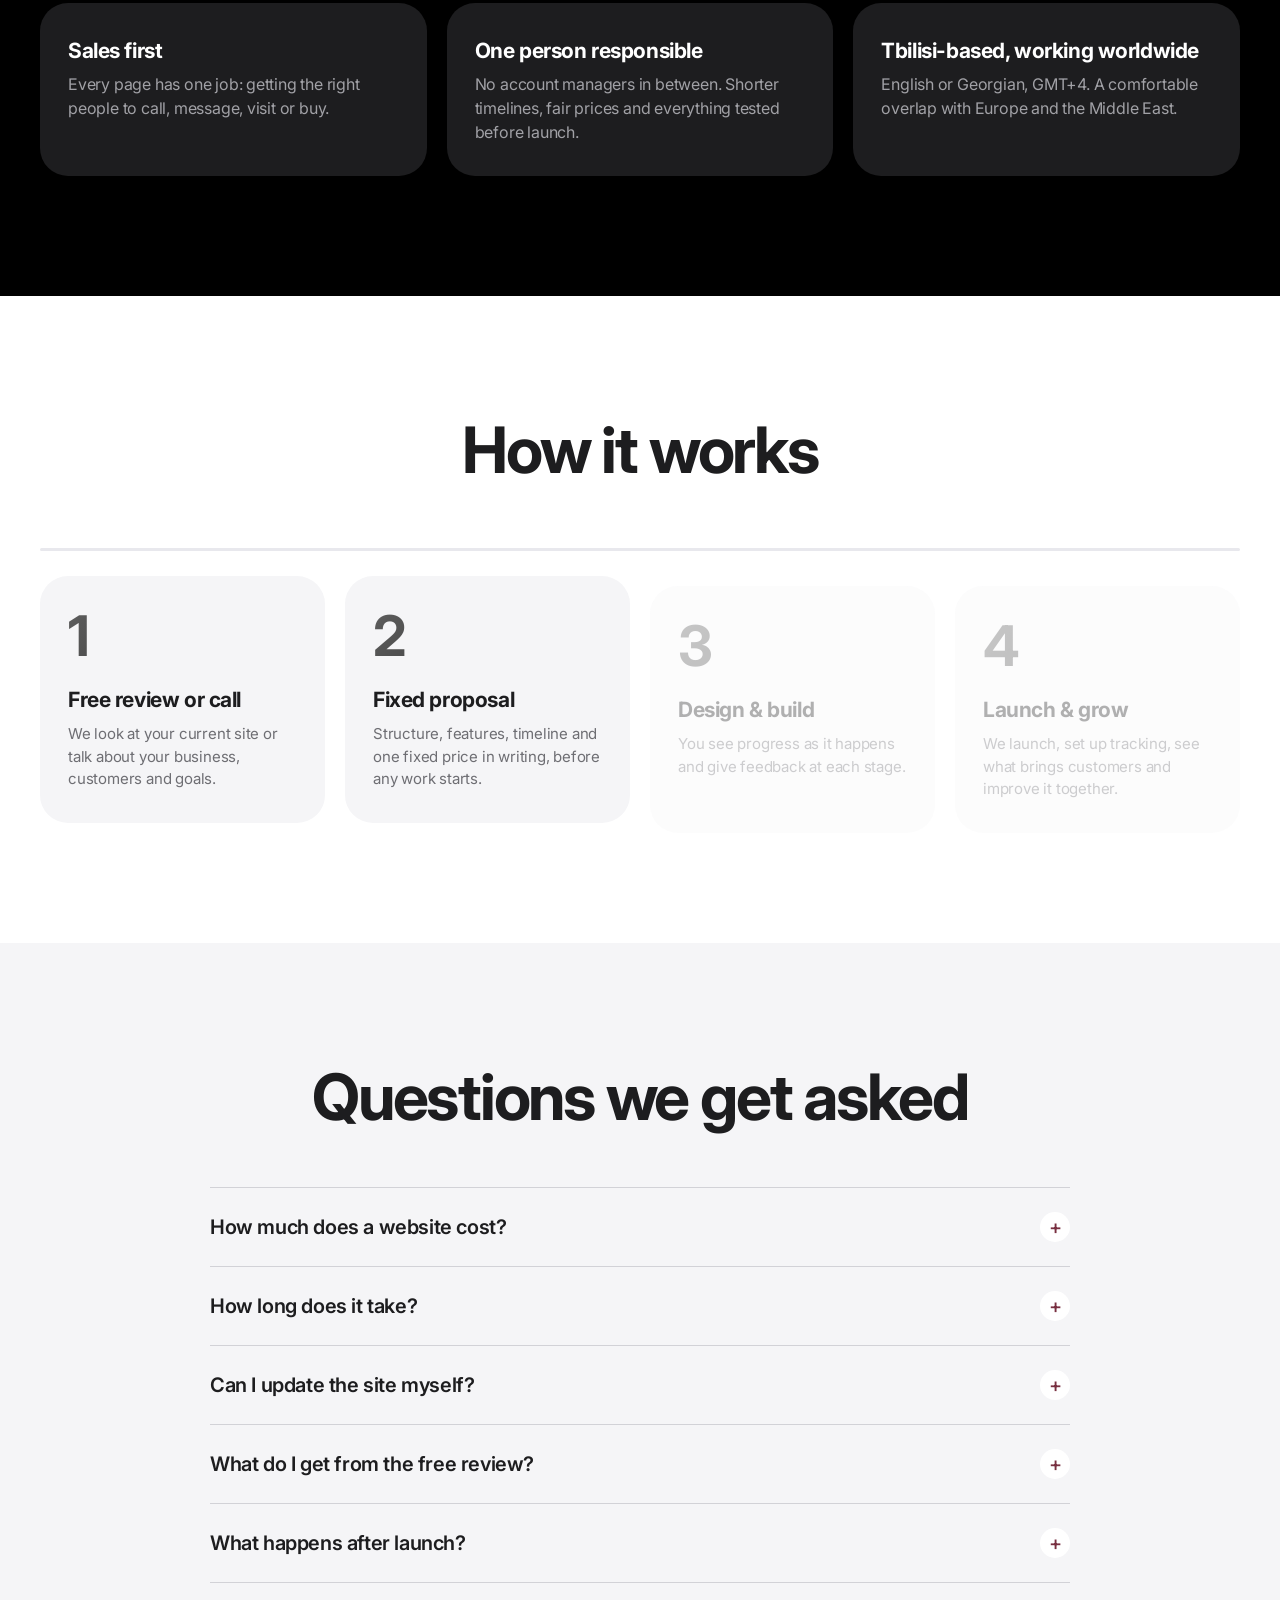
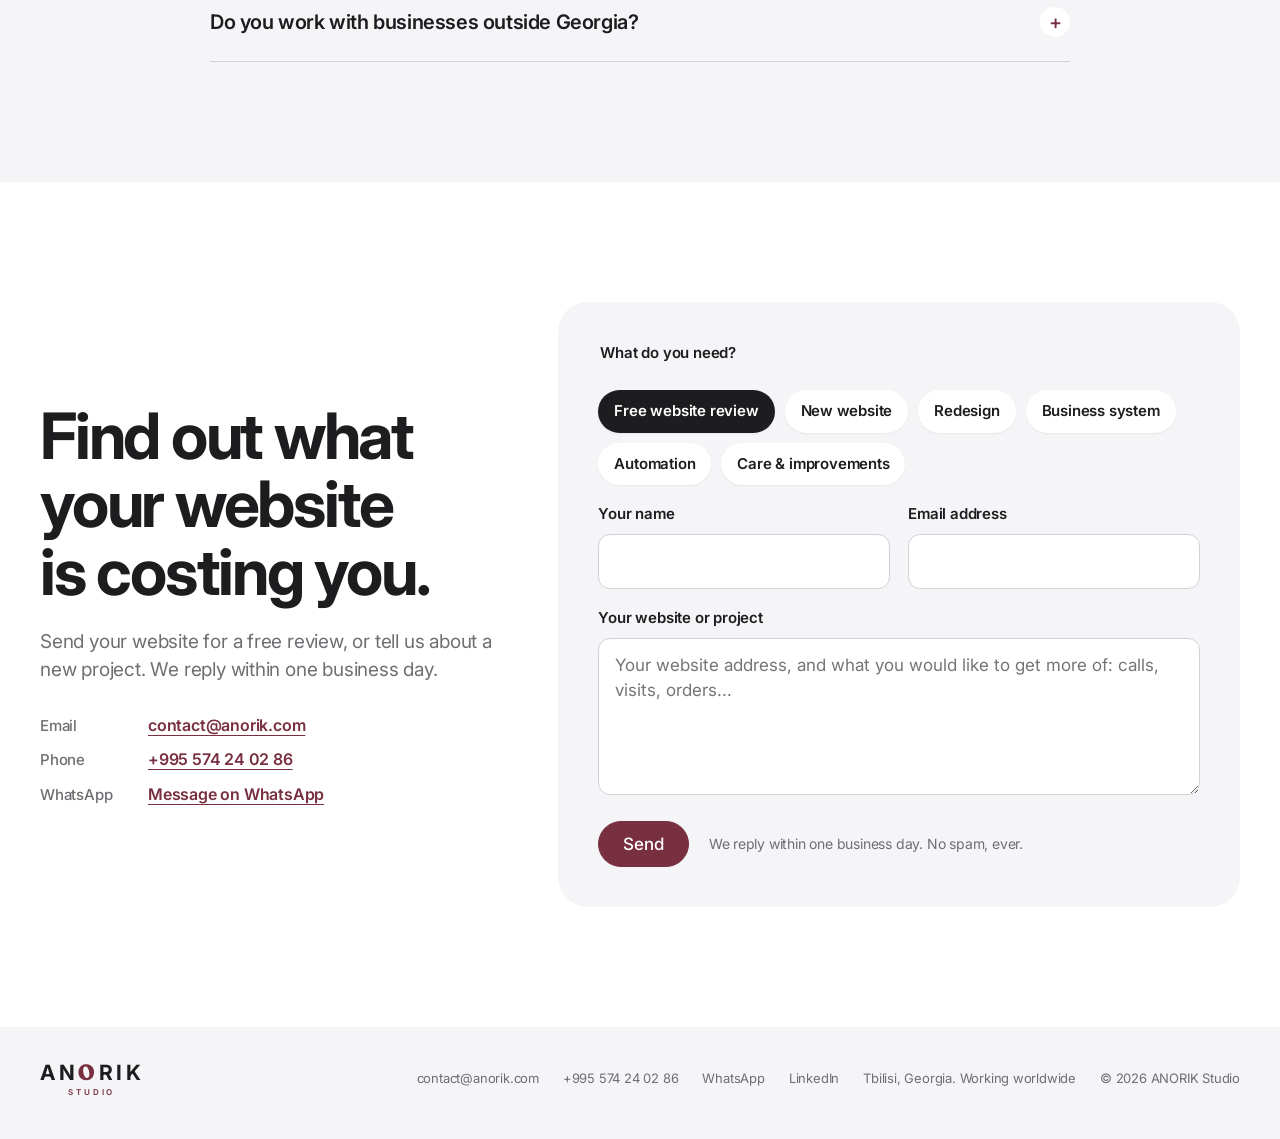
==== commit 44144ed5: "Lbloom case: past tense, Anri has left Lbloom Co-Authored-By: Claude Opus 5.5 <noreply@anthropic.com" ====
--- a/index.html
+++ b/index.html
@@ -9,7 +9,7 @@
 <meta name="twitter:card" content="summary_large_image"><meta name="twitter:title" content="ANORIK Studio | Websites that bring customers to your business"><meta name="twitter:description" content="Websites and marketing that bring customers, for businesses of every type. Get a free review of your website."><meta name="twitter:image" content="https://anorik.com/assets/og-image.png">
 <script type="application/ld+json">{"@context":"https://schema.org","@graph":[{"@type":"ProfessionalService","@id":"https://anorik.com/#studio","name":"ANORIK Studio","url":"https://anorik.com/","logo":"https://anorik.com/assets/favicon-180.png","image":"https://anorik.com/assets/og-image.png","description":"Websites, online stores and business systems built to bring calls, messages, visits and orders. For businesses of every type. Get a free website review. Tbilisi, working worldwide.","email":"contact@anorik.com","telephone":"+995 574 24 02 86","address":{"@type":"PostalAddress","addressLocality":"Tbilisi","addressCountry":"GE"},"areaServed":[{"@type":"Country","name":"Georgia"},"Worldwide"],"knowsLanguage":["en","ka"],"founder":{"@type":"Person","name":"Anri Guliashvili","sameAs":"https://www.linkedin.com/in/anri-guliashvili-5b4673323/"},"sameAs":["https://www.linkedin.com/in/anri-guliashvili-5b4673323/"],"hasOfferCatalog":{"@type":"OfferCatalog","name":"Services","itemListElement":[{"@type":"Offer","itemOffered":{"@type":"Service","name":"Website design and development"}},{"@type":"Offer","itemOffered":{"@type":"Service","name":"Online stores"}},{"@type":"Offer","itemOffered":{"@type":"Service","name":"Launch and marketing setup"}},{"@type":"Offer","itemOffered":{"@type":"Service","name":"Business systems and admin panels"}},{"@type":"Offer","itemOffered":{"@type":"Service","name":"AI agents and business automation"}},{"@type":"Offer","itemOffered":{"@type":"Service","name":"Website maintenance and improvements"}}]}},{"@type":"WebSite","@id":"https://anorik.com/#website","url":"https://anorik.com/","name":"ANORIK Studio","inLanguage":["en","ka"],"publisher":{"@id":"https://anorik.com/#studio"}}]}</script>
 <link rel="icon" href="assets/favicon.svg?v=3" type="image/svg+xml"><link rel="apple-touch-icon" href="assets/favicon-180.png?v=3">
-<link rel="preconnect" href="https://fonts.googleapis.com"><link rel="preconnect" href="https://fonts.gstatic.com" crossorigin><link rel="stylesheet" href="https://fonts.googleapis.com/css2?family=Inter:wght@400;500;600;700&display=swap"><link rel="stylesheet" href="style.css"></head><body><div id="anorik-refined-studio" data-language="en" lang="en">
+<link rel="preconnect" href="https://fonts.googleapis.com"><link rel="preconnect" href="https://fonts.gstatic.com" crossorigin><link rel="stylesheet" href="https://fonts.googleapis.com/css2?family=Inter:wght@400;500;600;700&display=swap"><link rel="stylesheet" href="style.css?v=ff3f2659"></head><body><div id="anorik-refined-studio" data-language="en" lang="en">
 
 <header class="x-head" id="al-top">
 <div class="x-wrap x-head-row">
@@ -50,7 +50,7 @@
 <div class="x-wrap">
 <dl class="x-proof">
 <div><dt>380K+</dt><dd data-en="Reels views for Lbloom, a garden center page with 6.3K followers" data-ka="Reels-ის ნახვა Lbloom-ისთვის, საბაღე ცენტრის გვერდზე 6.3K გამომწერით">Reels views for Lbloom, a garden center page with 6.3K followers</dd></div>
-<div><dt data-en="From zero" data-ka="ნულიდან">From zero</dt><dd data-en="Lbloom’s website, catalog and admin system, built and still run by us" data-ka="Lbloom-ის საიტი, კატალოგი და ადმინსისტემა, ჩვენ მიერ შექმნილი და დღესაც ჩვენ ვმართავთ">Lbloom’s website, catalog and admin system, built and still run by us</dd></div>
+<div><dt data-en="From zero" data-ka="ნულიდან">From zero</dt><dd data-en="Lbloom’s website, catalog and admin system, built by us from zero" data-ka="Lbloom-ის საიტი, კატალოგი და ადმინსისტემა, ჩვენ მიერ ნულიდან შექმნილი">Lbloom’s website, catalog and admin system, built by us from zero</dd></div>
 <div><dt data-en="1 business day" data-ka="1 სამუშაო დღე">1 business day</dt><dd data-en="to reply to every inquiry, in English or Georgian" data-ka="ყველა მოთხოვნაზე პასუხისთვის, ქართულად ან ინგლისურად">to reply to every inquiry, in English or Georgian</dd></div>
 </dl>
 </div>
@@ -124,8 +124,8 @@
 <figure class="x-case-shot"><div class="x-browser"><span class="x-browser-bar" aria-hidden="true"><i></i><i></i><i></i><span>lbloom.ge</span></span><img src="assets/lbloom-home.webp" width="1348" height="926" alt="Lbloom homepage with garden stories and plant photos" loading="lazy"></div></figure>
 <dl class="x-case-facts">
 <div><dt data-en="The challenge" data-ka="ამოცანა">The challenge</dt><dd data-en="A new garden center in Tbilisi with hundreds of plants and garden furniture, and no way to show them online or reach people beyond those passing by." data-ka="ახალი საბაღე ცენტრი თბილისში, ასობით მცენარითა და საბაღე ავეჯით, მაგრამ მათი ონლაინ ჩვენებისა და გამვლელებს მიღმა ხალხამდე მიღწევის საშუალების გარეშე.">A new garden center in Tbilisi with hundreds of plants and garden furniture, and no way to show them online or reach people beyond those passing by.</dd></div>
-<div><dt data-en="What we did" data-ka="რა გავაკეთეთ">What we did</dt><dd data-en="Custom website with plant and furniture catalogs, garden stories and an admin system the team updates on its own. Plus the ongoing marketing: short videos, social media and the content behind them." data-ka="ინდივიდუალური საიტი მცენარეებისა და ავეჯის კატალოგებით, ბაღის ისტორიებითა და ადმინსისტემით, რომელსაც გუნდი თავად ანახლებს. ასევე მუდმივი მარკეტინგი: მოკლე ვიდეოები, სოციალური მედია და მათი კონტენტი.">Custom website with plant and furniture catalogs, garden stories and an admin system the team updates on its own. Plus the ongoing marketing: short videos, social media and the content behind them.</dd></div>
-<div><dt data-en="The result" data-ka="შედეგი">The result</dt><dd data-en="Lbloom’s Reels have passed 380K views on a page with 6.3K followers, and the site gives every viewer one place to see the range and get in touch." data-ka="Lbloom-ის Reels-მა 380 ათას ნახვას გადააჭარბა გვერდზე 6.3K გამომწერით, საიტი კი ყველა მნახველს აძლევს ერთ სივრცეს, სადაც არჩევანს ნახავს და დაგვიკავშირდება.">Lbloom’s Reels have passed 380K views on a page with 6.3K followers, and the site gives every viewer one place to see the range and get in touch.</dd></div>
+<div><dt data-en="What we did" data-ka="რა გავაკეთეთ">What we did</dt><dd data-en="Custom website with plant and furniture catalogs, garden stories and an admin system the team updates on its own. Plus the marketing from day one: short videos, social media and the content behind them." data-ka="ინდივიდუალური საიტი მცენარეებისა და ავეჯის კატალოგებით, ბაღის ისტორიებითა და ადმინსისტემით, რომელსაც გუნდი თავად ანახლებს. ასევე მარკეტინგი პირველი დღიდან: მოკლე ვიდეოები, სოციალური მედია და მათი კონტენტი.">Custom website with plant and furniture catalogs, garden stories and an admin system the team updates on its own. Plus the marketing from day one: short videos, social media and the content behind them.</dd></div>
+<div><dt data-en="The result" data-ka="შედეგი">The result</dt><dd data-en="Lbloom’s Reels have passed 380K views on a page with 6.3K followers, and the site gives every viewer one place to see the range and get in touch." data-ka="Lbloom-ის Reels-მა 380 ათას ნახვას გადააჭარბა გვერდზე 6.3K გამომწერით, საიტი კი ყველა მნახველს აძლევს ერთ სივრცეს, სადაც არჩევანს ნახავს და მაღაზიას დაუკავშირდება.">Lbloom’s Reels have passed 380K views on a page with 6.3K followers, and the site gives every viewer one place to see the range and get in touch.</dd></div>
 </dl>
 <div class="x-case-foot"><a class="x-btn x-btn-light" href="https://lbloom.ge/" target="_blank" rel="noopener noreferrer"><span data-en="Visit lbloom.ge" data-ka="ეწვიე lbloom.ge-ს">Visit lbloom.ge</span></a><a class="x-case-link" href="#contact" data-pick-kind="New website"><span data-en="I want results like this" data-ka="მინდა მსგავსი შედეგი">I want results like this</span></a>
 </div>
@@ -267,4 +267,4 @@
 
 <div class="x-mobile-bar" aria-label="Quick contact"><a class="x-btn" href="#contact" data-pick-kind="Free website review"><span data-en="Free review" data-ka="უფასო აუდიტი">Free review</span></a><a class="x-btn x-btn-ghost" href="https://wa.me/995574240286" target="_blank" rel="noopener noreferrer">WhatsApp</a></div>
 </div>
-<script src="app.js"></script></body></html>
+<script src="app.js?v=f6922201"></script></body></html>
--- a/style.css
+++ b/style.css
@@ -225,7 +225,6 @@
 }
 @media(prefers-reduced-motion:reduce){
   html{scroll-behavior:auto}
-  #anorik-refined-studio *{animation:none!important;transition:none!important}
 }
 
 /* compact pass: less scrolling */
@@ -510,7 +509,7 @@
   #anorik-refined-studio .x-bar-example{margin-top:8px}
   #anorik-refined-studio .x-stats-more .x-btn{width:100%}
 }
-@media(prefers-reduced-motion:reduce){#anorik-refined-studio .x-bar-fill,#anorik-refined-studio .x-bar-num{transition:none}}
+
 
 /* =====================================================================
    Apple-style layer: clean white and light-grey surfaces, big centred
@@ -795,10 +794,7 @@
   #anorik-refined-studio .x-mobile-bar .x-btn{min-height:46px}
   #anorik-refined-studio .x-mobile-bar .x-btn-ghost{background:#fff}
 }
-@media(prefers-reduced-motion:reduce){
-  #anorik-refined-studio.x-anim .x-rv{opacity:1;transform:none;transition:none}
-  #anorik-refined-studio .x-hero-copy>*{animation:none}
-}
+
 #anorik-refined-studio .x-proof dt{font-size:clamp(36px,3.6vw,52px);white-space:nowrap}
 @media(max-width:700px){#anorik-refined-studio .x-proof dt{white-space:normal}}
 @media(max-width:600px){
@@ -916,3 +912,21 @@
 @media(min-width:981px){#anorik-refined-studio .x-head .al-logo .al-brand-name{font-size:26px;line-height:27px}#anorik-refined-studio .x-head .al-logo .al-brand-descriptor{font-size:8.5px}}
 #anorik-refined-studio .al-brand-name>span[class]{font-weight:700!important;font-size:1em}
 #anorik-refined-studio .al-brand-name>span.al-letter-o{font-weight:400!important;font-size:1.06em}
+
+/* ===== Calm mode: visitors who turned off animations in their system (Windows "Animation effects",
+   macOS "Reduce motion") still get soft fades, the count-up and the logo, but nothing slides, zooms or blurs. ===== */
+@keyframes x-fade{from{opacity:0}to{opacity:1}}
+@media(prefers-reduced-motion:reduce){
+  #anorik-refined-studio.x-anim .x-rv,#anorik-refined-studio.x-anim .x-chart.x-rv,#anorik-refined-studio.x-anim .x-section-title.x-rv,#anorik-refined-studio.x-anim .x-case-head.x-rv,#anorik-refined-studio.x-anim .x-stats-head.x-rv{transform:none!important;filter:none!important;transition:opacity .8s ease var(--d,0s)!important}
+  #anorik-refined-studio .x-hero-copy>*{animation-name:x-fade}
+  #anorik-refined-studio .x-w{filter:none;transform:none;animation-name:x-fade}
+  #anorik-refined-studio .x-bar-fill{transform:none!important;opacity:0;transition:opacity .8s ease calc(var(--i) * 110ms)!important}
+  #anorik-refined-studio .x-stats.is-in .x-bar-fill{opacity:1}
+  #anorik-refined-studio .x-bar-num{transform:none!important}
+  #anorik-refined-studio.x-motion .x-steps li:not(.on){transform:none}
+  #anorik-refined-studio .x-for-list li:hover,#anorik-refined-studio .x-service-list li:hover{transform:none}
+}
+/* tablets: two columns for the audience cards instead of one long stack */
+@media(min-width:601px) and (max-width:980px){
+  #anorik-refined-studio .x-for-list{grid-template-columns:1fr 1fr}
+}
